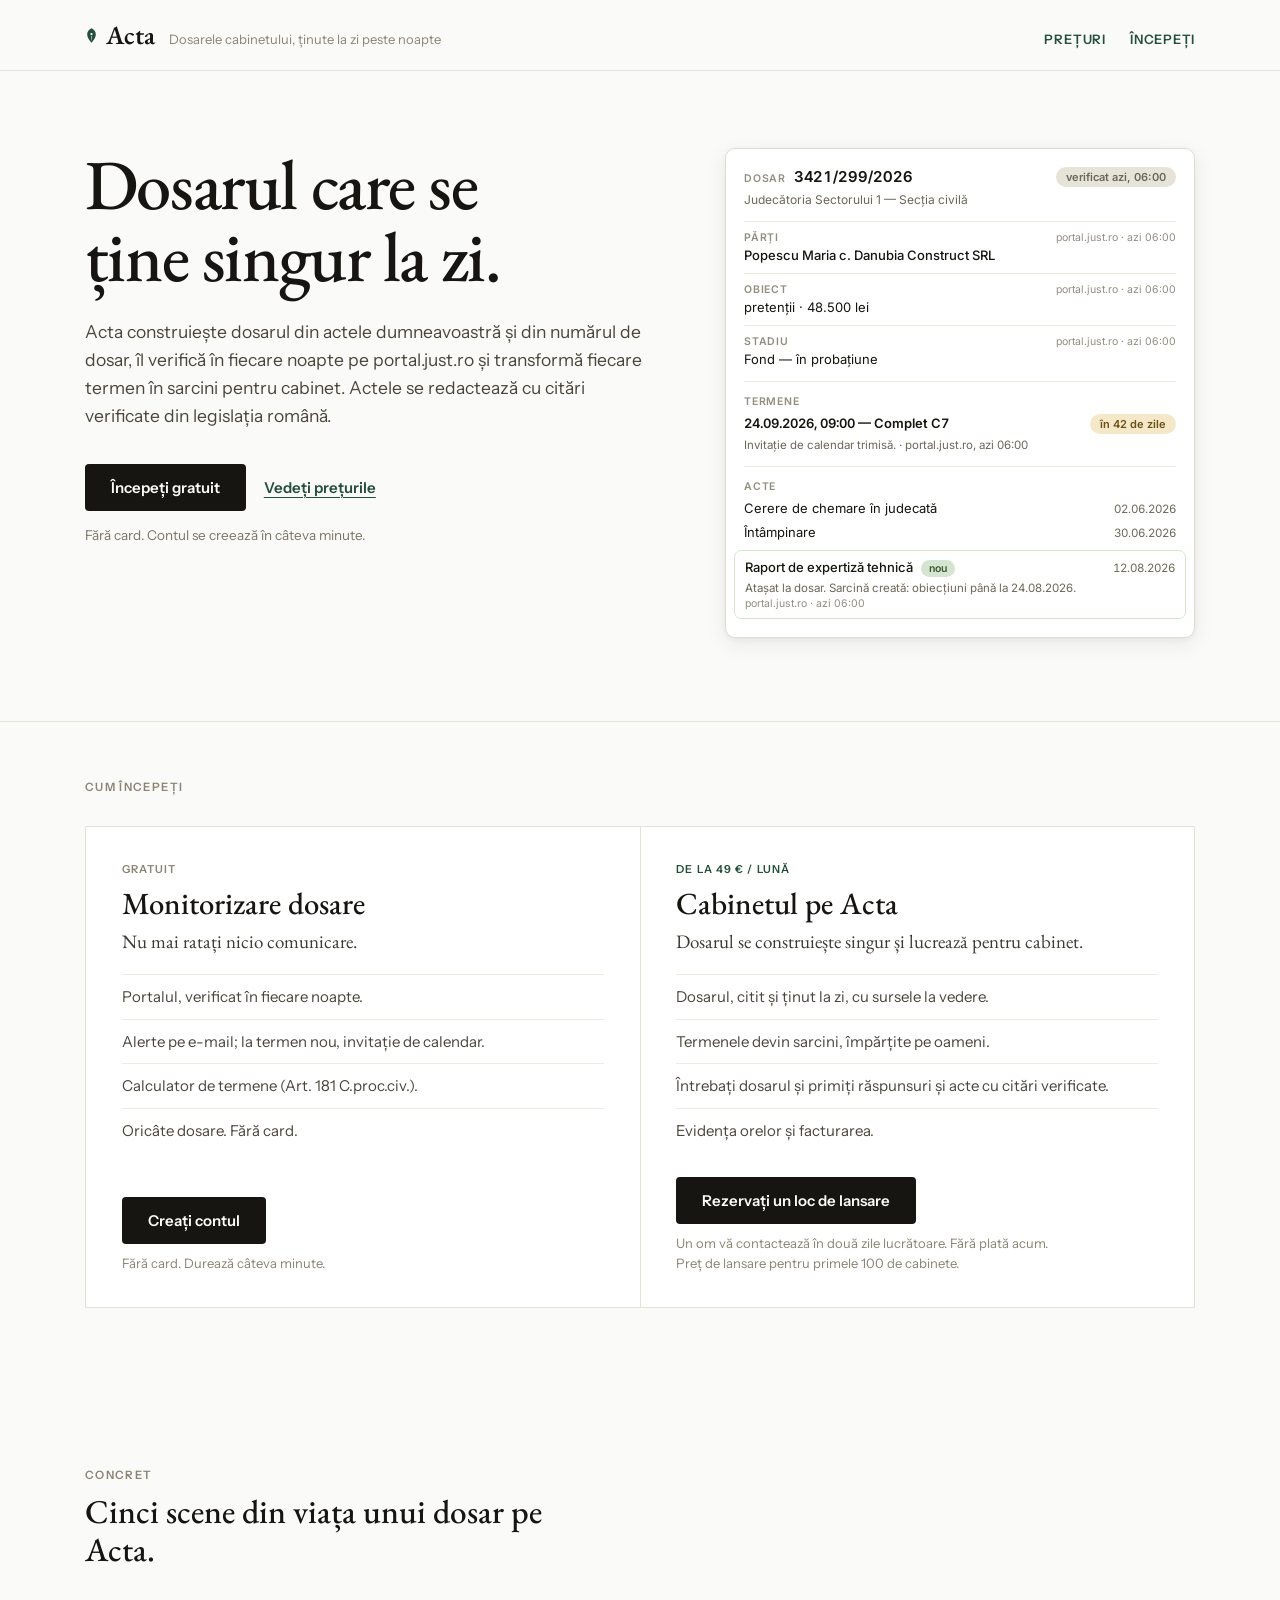
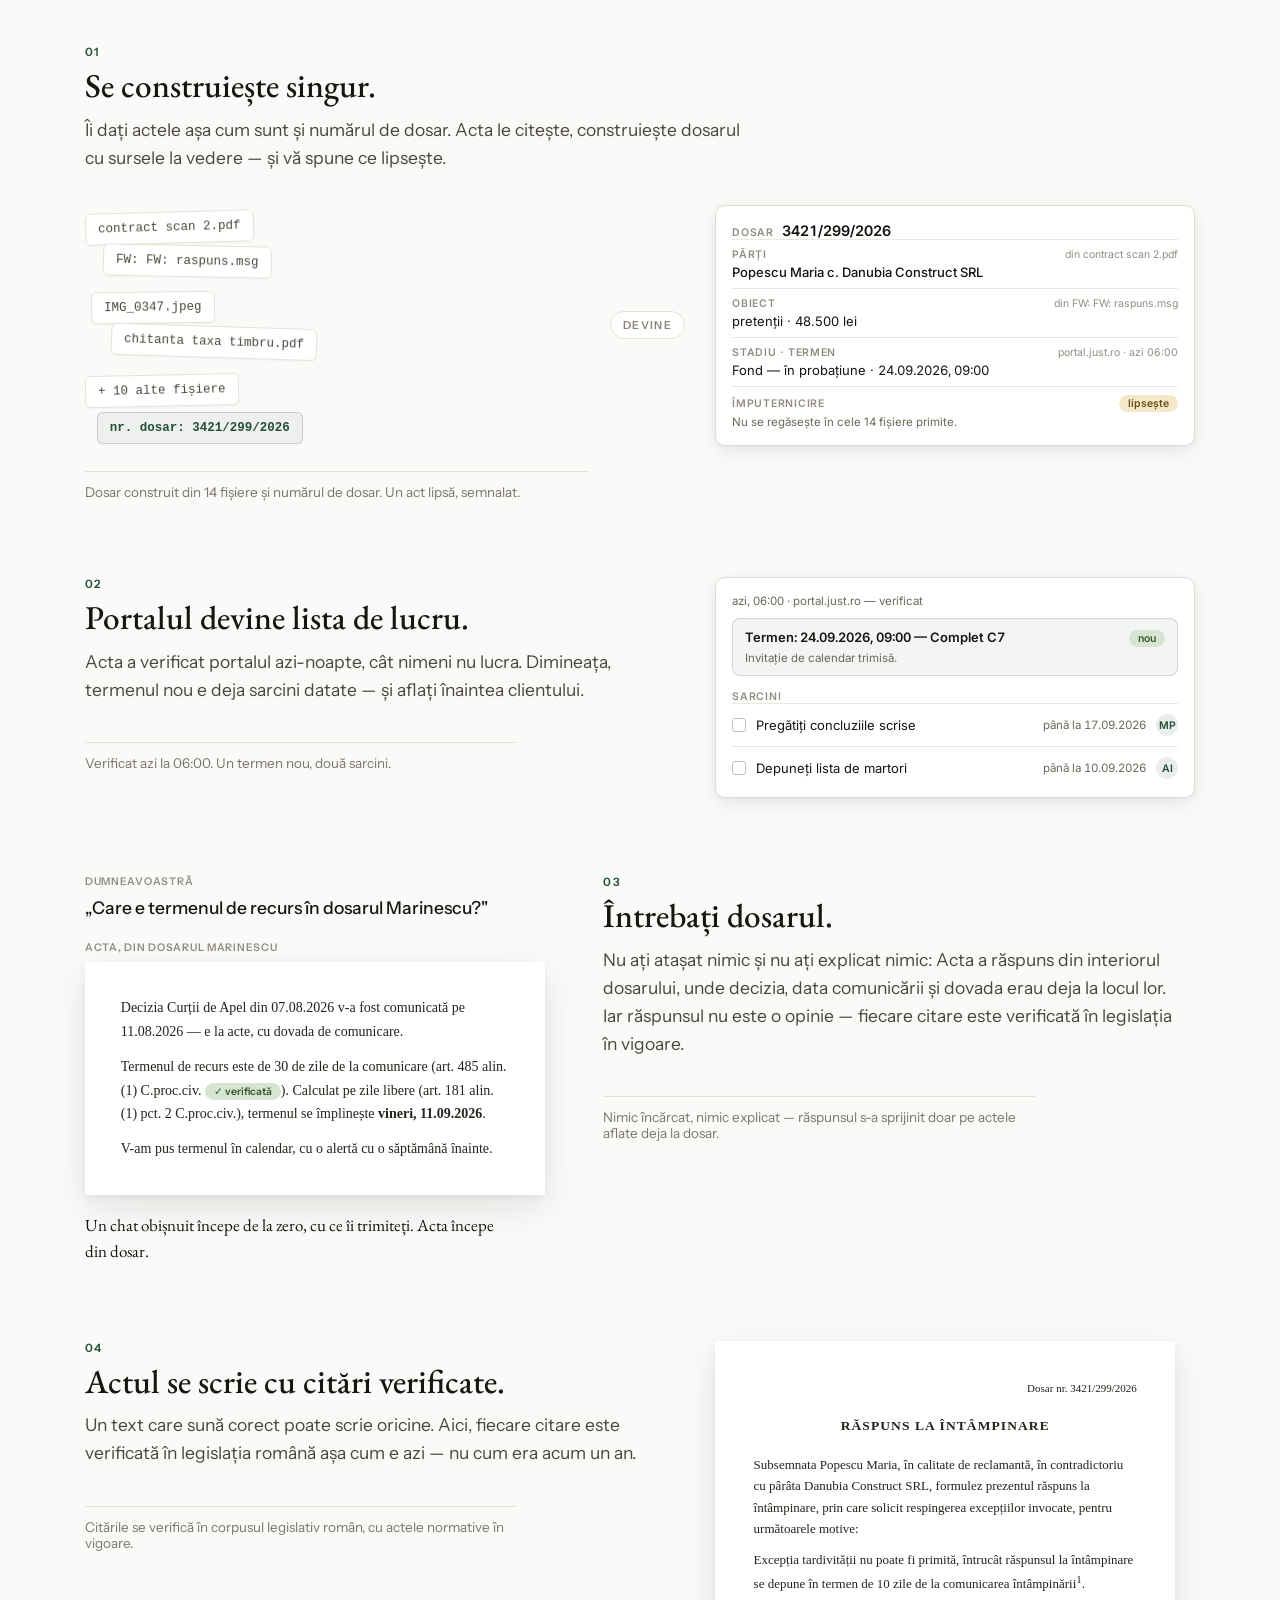
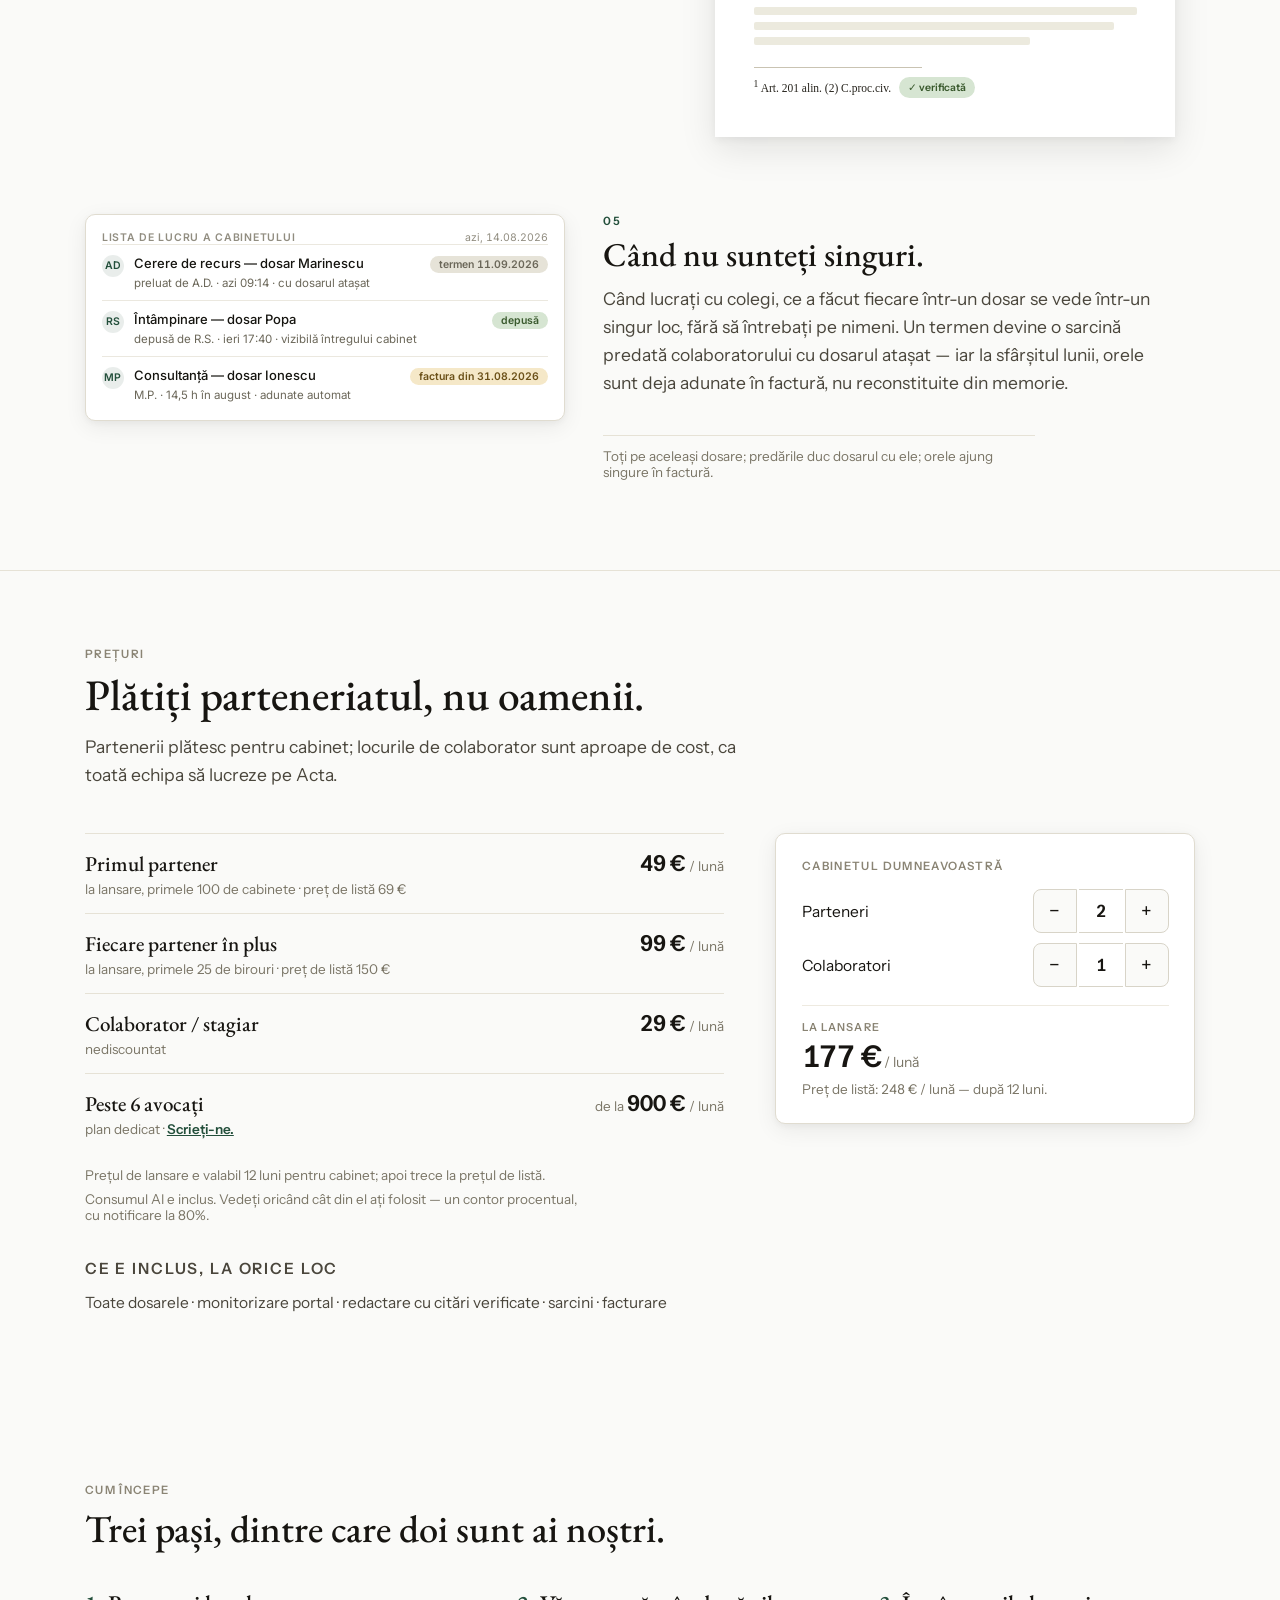
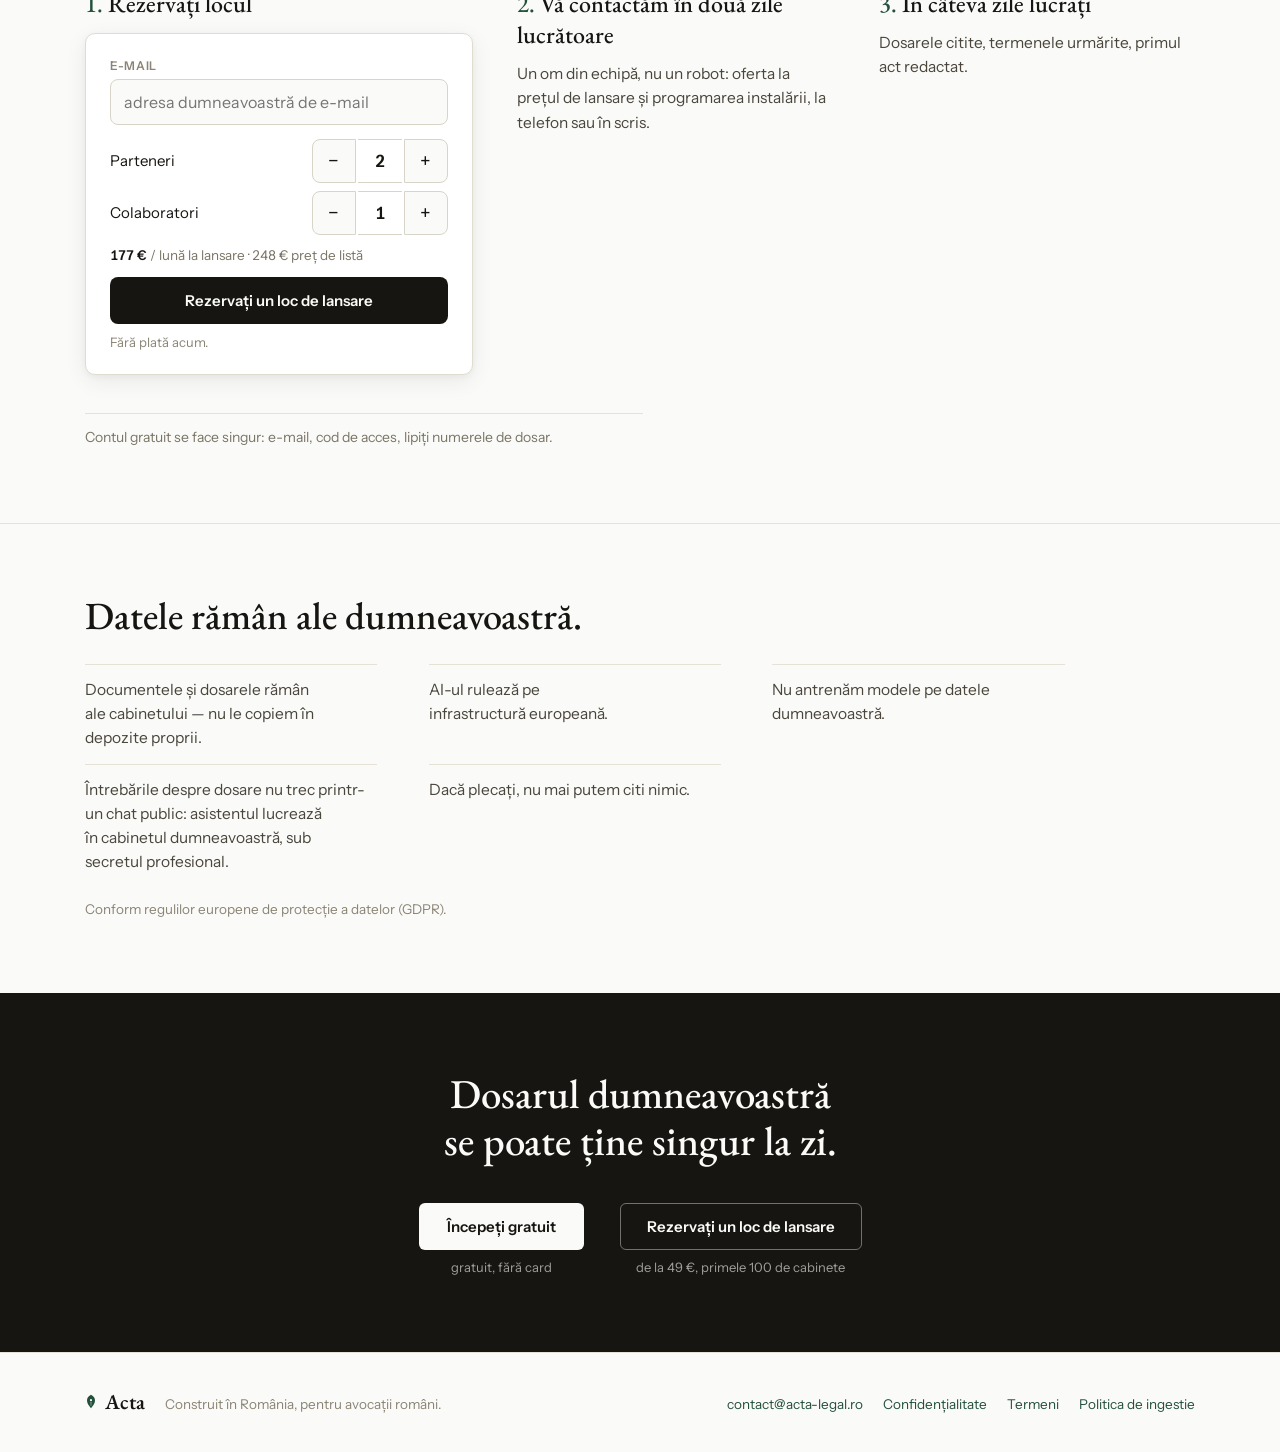
==== index.html @ aa52ecfa "Landing: sticky masthead; hide tagline under 760px so brand+nav share one row Anchor targets get scr" ====
<!DOCTYPE html>
<!-- THE GATE: data-gate="closed" | "open" on <html> is the single launch flag.
     Flipping it to "open" swaps every free-door copy variant at once (hero
     receipt line, free door footer, bottom free-path note, final band
     sub-line). No layout changes on flip. -->
<html lang="ro" data-gate="open">
<head>
  <meta charset="UTF-8">
  <meta name="viewport" content="width=device-width, initial-scale=1">
  <title>Acta — Dosarul care se ține singur la zi</title>
  <link rel="icon" href="/favicon.svg" type="image/svg+xml">
  <link rel="alternate icon" href="/favicon-32.png" type="image/png">
  <link rel="apple-touch-icon" href="/apple-touch-icon.png">
  <meta name="description" content="Acta construiește dosarul din actele dumneavoastră și din numărul de dosar, îl verifică în fiecare noapte pe portal.just.ro și transformă fiecare termen în sarcini pentru cabinet.">
  <meta property="og:title" content="Acta — Dosarul care se ține singur la zi">
  <meta property="og:description" content="Dosarele cabinetului, ținute la zi peste noapte. Monitorizare gratuită sau cabinetul întreg pe Acta, de la 49 €.">
  <meta property="og:url" content="https://acta-legal.ro/">
  <meta property="og:type" content="website">
  <meta property="og:locale" content="ro_RO">
  <link rel="preconnect" href="https://fonts.googleapis.com">
  <link rel="preconnect" href="https://fonts.gstatic.com" crossorigin>
  <link href="https://fonts.googleapis.com/css2?family=EB+Garamond:wght@400;500;600&family=Instrument+Sans:wght@400;500;600&family=Inter:wght@400;500;600&family=Inter+Tight:wght@600&family=Tinos:wght@400;700&display=swap" rel="stylesheet">
  <style>
  :root {
    --paper: #fafaf8;
    --ink: #171511;
    --ink-hover: #33302a;
    --body: #4a463c;
    --muted: #7a7566;
    --faint: #8a8474;
    --green: #234f3b;
    --green-hover: #17352a;
    --green-tint: rgba(35,79,59,0.055);
    --green-line: rgba(35,79,59,0.2);
    --line: #e6e2d6;
    --line-in: #eeeae0;
    --card-line: #e0dcd0;
    --card-line-in: #ebe8df;
    --input-line: #d8d4c8;
    --a-ink: #15140f;
    --a-label: #918d80;
    --a-mut: #6b6759;
    --a-pill: #e6e3d8;
    --warn-bg: #f5e8c8;
    --warn-tx: #6b5018;
    --ok-bg: #d6e5d2;
    --ok-tx: #3a5a2e;
    --err: #7a1f0f;
    --dark-sub: rgba(250,250,248,0.6);
    --serif: 'EB Garamond', Georgia, serif;
    --sans: 'Instrument Sans', system-ui, sans-serif;
    --a-sans: 'Inter', system-ui, sans-serif;
    --doc: 'Tinos', Georgia, serif;
    --card-shadow: 0 6px 22px rgba(21,20,15,0.07), 0 2px 6px rgba(21,20,15,0.04);
    --sheet-shadow: 0 12px 34px rgba(21,20,15,0.1), 0 3px 8px rgba(21,20,15,0.05);
  }
  * { box-sizing: border-box; }
  body { margin: 0; background: var(--paper); color: var(--ink);
    font-family: var(--sans); -webkit-font-smoothing: antialiased; }
  a { color: var(--green); }
  a:hover { color: var(--green-hover); }

  /* the gate: default (closed) hides .g-open; data-gate="open" flips it */
  html[data-gate="closed"] .g-open { display: none; }
  html[data-gate="open"] .g-closed { display: none; }

  .shell { max-width: 1200px; margin: 0 auto; padding-left: clamp(18px, 3.5vw, 48px);
    padding-right: clamp(18px, 3.5vw, 48px); }

  /* ---------- masthead ---------- */
  .masthead { border-bottom: 1px solid var(--line); position: sticky; top: 0;
    z-index: 40; background: var(--paper); }
  /* anchor targets must clear the sticky bar */
  #incepeti, #gratuit, #preturi, #lansare { scroll-margin-top: 76px; }
  @media (max-width: 760px) {
    .brand-tag { display: none; }
    .masthead .shell { flex-wrap: nowrap; }
  }
  .masthead .shell { padding-top: clamp(16px, 1.8vw, 22px); padding-bottom: clamp(16px, 1.8vw, 22px);
    display: flex; align-items: baseline; justify-content: space-between; gap: 16px; flex-wrap: wrap; }
  .brand { display: inline-flex; align-items: baseline; gap: 14px; flex-wrap: wrap; }
  .brand-mark { display: inline-flex; align-items: baseline; gap: 8px; }
  .brand-mark svg { align-self: center; flex: none; }
  .brand-name { font-family: var(--serif); font-size: 26px; font-weight: 600; line-height: 1; }
  .brand-tag { font-size: 13px; color: var(--faint); }
  .masthead nav { display: flex; gap: 24px; font-size: 13px; font-weight: 600;
    letter-spacing: 0.06em; text-transform: uppercase; }
  .masthead nav a { text-decoration: none; }
  .masthead nav a:hover { text-decoration: underline; }

  /* ---------- hero ---------- */
  .hero { padding-top: clamp(44px, 6vw, 104px); padding-bottom: clamp(52px, 6.5vw, 110px); }
  .hero-inner { display: flex; flex-wrap: wrap; gap: clamp(32px, 5vw, 84px); align-items: flex-start; }
  .hero-copy { flex: 1 1 400px; min-width: 0; }
  h1 { margin: 0; font-family: var(--serif); font-size: clamp(38px, 5.5vw, 74px);
    line-height: 1.03; font-weight: 500; letter-spacing: -0.02em; text-wrap: balance; }
  .lead { margin: clamp(18px, 2vw, 28px) 0 0; font-size: clamp(16px, 1.4vw, 17.5px);
    line-height: 1.6; color: var(--body); max-width: 54ch; text-wrap: pretty; }
  .hero-ctas { display: flex; flex-wrap: wrap; gap: 18px; align-items: center;
    margin-top: clamp(24px, 2.6vw, 36px); }
  .btn { display: inline-block; background: var(--ink); color: var(--paper); text-decoration: none;
    border: none; border-radius: 4px; padding: 14px 26px; font-family: var(--sans);
    font-size: 15px; font-weight: 600; cursor: pointer; }
  .btn:hover { background: var(--ink-hover); color: var(--paper); }
  .link-cta { font-size: 15px; font-weight: 600; text-decoration: underline;
    text-underline-offset: 4px; text-decoration-thickness: 1px; }
  .hero-fine { margin: 16px 0 0; font-size: 13.5px; color: var(--muted); }

  /* ---------- dosar card (hero artifact) ---------- */
  .dosar-card { flex: 1 1 330px; max-width: 470px; min-width: 0; font-family: var(--a-sans);
    background: #fff; border: 1px solid var(--card-line); border-radius: 10px;
    box-shadow: var(--card-shadow); padding: 18px 18px 8px; font-size: 13px; color: var(--a-ink); }
  .dc-top { display: flex; align-items: center; justify-content: space-between; gap: 10px; flex-wrap: wrap; }
  .a-label { font-size: 10.5px; font-weight: 600; letter-spacing: 0.07em; color: var(--a-label); }
  .dc-nr { font-family: 'Inter Tight', Inter, sans-serif; font-size: 15px; font-weight: 600;
    font-variant-numeric: tabular-nums; }
  .pill { border-radius: 999px; padding: 3px 10px; font-size: 11px; font-weight: 600; white-space: nowrap; }
  .pill.gray { background: var(--a-pill); color: var(--a-mut); }
  .pill.warn { background: var(--warn-bg); color: var(--warn-tx); }
  .pill.ok { background: var(--ok-bg); color: var(--ok-tx); }
  .dc-sub { margin: 5px 0 0; font-size: 12px; color: var(--a-mut); }
  .dc-rows { margin-top: 14px; display: grid; gap: 10px; }
  .dc-row { border-top: 1px solid var(--card-line-in); padding-top: 9px; }
  .dc-head { display: flex; justify-content: space-between; gap: 10px; align-items: baseline; }
  .a-src { font-size: 10.5px; color: var(--a-label); }
  .dc-row p { margin: 3px 0 0; }
  .dc-row .strong { font-weight: 500; }
  .dc-block { margin-top: 14px; border-top: 1px solid var(--card-line-in); padding-top: 10px; }
  .dc-termen { display: flex; justify-content: space-between; gap: 10px; align-items: baseline; margin-top: 6px; }
  .dc-termen .when { font-weight: 600; font-variant-numeric: tabular-nums; }
  .dc-note { margin: 4px 0 0; font-size: 11.5px; color: var(--a-mut); }
  .dc-acte { display: grid; gap: 8px; margin-top: 7px; padding-bottom: 10px; }
  .dc-act { display: flex; justify-content: space-between; gap: 10px; align-items: baseline; }
  .dc-date { font-size: 11.5px; color: var(--a-mut); font-variant-numeric: tabular-nums; white-space: nowrap; }
  .dc-new { border: 1px solid var(--ok-bg); border-radius: 7px; padding: 8px 10px; margin: 2px -10px 0;
    animation: acta-file-in 0.7s cubic-bezier(0.2,0,0,1) 1.4s both, acta-settle 2.8s ease 1.4s both; }
  .dc-new .title { font-weight: 500; display: inline-flex; gap: 8px; align-items: baseline; }
  .dc-new .pill.ok { padding: 2px 8px; font-size: 10.5px; }
  .dc-src-line { margin: 2px 0 0; font-size: 10.5px; color: var(--a-label); }
  @keyframes acta-file-in { 0% { opacity: 0; transform: translateY(-9px); } 100% { opacity: 1; transform: none; } }
  @keyframes acta-settle { 0%, 55% { background-color: var(--warn-bg); } 100% { background-color: #fff; } }

  /* ---------- doors ---------- */
  .doors-sect { border-top: 1px solid var(--line); }
  .doors-sect .shell { padding-top: clamp(36px, 4.5vw, 64px); padding-bottom: clamp(56px, 6.5vw, 104px); }
  .kicker { margin: 0; font-size: 11.5px; font-weight: 600; letter-spacing: 0.12em;
    text-transform: uppercase; color: var(--faint); }
  .doors { display: flex; flex-wrap: wrap; gap: 1px; background: var(--line);
    border: 1px solid var(--line); margin-top: clamp(20px, 2.6vw, 32px); }
  .door { flex: 1 1 340px; min-width: 0; background: #fff; padding: clamp(24px, 2.8vw, 40px);
    display: flex; flex-direction: column; }
  .door-kicker { font-size: 11px; font-weight: 600; letter-spacing: 0.1em; text-transform: uppercase; }
  .door-kicker.free { color: var(--faint); }
  .door-kicker.paid { color: var(--green); }
  .door h2 { margin: 10px 0 0; font-family: var(--serif); font-size: clamp(26px, 2.4vw, 32px);
    font-weight: 500; line-height: 1.12; }
  .door-promise { margin: 8px 0 0; font-family: var(--serif); font-size: 19px; color: #3d3a32; }
  .door-facts { margin-top: 20px; font-size: 15px; color: var(--body); line-height: 1.45; }
  .door-facts p { margin: 0; border-top: 1px solid var(--line-in); padding: 11px 0; }
  .door-cta { margin-top: auto; padding-top: 24px; }
  .door-soon { margin: 0 0 12px; font-size: 15px; font-weight: 600; }
  .wl-row { display: flex; flex-wrap: wrap; gap: 8px; }
  .wl-row input { flex: 1 1 190px; min-width: 0; font: 400 16px var(--sans); color: var(--ink);
    background: var(--paper); border: 1px solid var(--input-line); border-radius: 4px;
    padding: 11px 13px; outline: none; }
  .wl-row .btn { padding: 12px 20px; font-size: 14.5px; white-space: nowrap; }
  .fine { margin: 11px 0 0; font-size: 13px; color: var(--faint); }
  .fine + .fine { margin-top: 4px; }
  .wl-done { margin: 0; font-size: 14.5px; font-weight: 600; color: var(--green); }
  .wl-done small { display: block; margin-top: 6px; font-size: 13px; font-weight: 400; color: var(--faint); }
  .wl-err { margin: 11px 0 0; font-size: 13px; color: var(--err); }
  .wl-err a { color: var(--err); font-weight: 600; }

  /* ---------- proof ---------- */
  .proof .shell { padding-top: clamp(48px, 6vw, 96px); padding-bottom: clamp(56px, 7vw, 110px); }
  .proof-title { margin: 10px 0 0; font-family: var(--serif); font-size: clamp(26px, 2.6vw, 36px);
    font-weight: 500; line-height: 1.15; max-width: 30ch; }
  .scene { margin-top: clamp(52px, 6vw, 92px); }
  .scene-nr { margin: 0; font-size: 11.5px; font-weight: 600; letter-spacing: 0.12em; color: var(--green); }
  .scene h2 { margin: 8px 0 0; font-family: var(--serif); font-size: clamp(27px, 2.6vw, 34px);
    font-weight: 500; line-height: 1.1; }
  .scene .stand { margin: 12px 0 0; font-size: clamp(16px, 1.4vw, 17.5px); line-height: 1.6;
    color: var(--body); max-width: 56ch; text-wrap: pretty; }
  .receipt { margin: clamp(18px, 2vw, 26px) 0 0; padding-top: 12px; border-top: 1px solid var(--line);
    font-size: 13.5px; color: var(--muted); max-width: 56ch; }

  /* scene 1: files -> dosar */
  .s1-flow { display: flex; flex-wrap: wrap; gap: clamp(18px, 2.4vw, 32px); align-items: center;
    margin-top: clamp(22px, 2.6vw, 36px); }
  .files { flex: 1 1 300px; min-width: 0; display: flex; flex-direction: column; gap: 9px;
    font-family: ui-monospace, Menlo, monospace; font-size: 12.5px; color: var(--body); }
  .fchip { display: inline-block; background: #fff; border: 1px solid var(--line); border-radius: 6px;
    padding: 8px 12px; box-shadow: 0 1px 2px rgba(21,20,15,0.04); }
  .fchip.nr { background: var(--green-tint); border-color: var(--green-line); color: var(--green); font-weight: 600; }
  .devine { flex: 0 0 auto; align-self: center; margin: 0 auto; font-size: 11px; font-weight: 600;
    letter-spacing: 0.12em; color: var(--faint); padding: 6px 12px; border: 1px solid var(--line);
    border-radius: 999px; background: #fff; }
  .a-card { flex: 1 1 320px; min-width: 0; max-width: 480px; font-family: var(--a-sans); background: #fff;
    border: 1px solid var(--card-line); border-radius: 10px; box-shadow: var(--card-shadow);
    padding: 16px 16px 6px; font-size: 13px; color: var(--a-ink); }
  .a-card .dc-nr { font-size: 14.5px; }
  .a-row { border-top: 1px solid var(--card-line-in); margin-top: 0; padding: 8px 0; }
  .a-row:first-of-type { margin-top: 10px; }
  .a-row p { margin: 3px 0 0; }
  .a-row .mut { font-size: 11.5px; color: var(--a-mut); }

  /* scenes 2 & 3: text | visual grid */
  .scene.grid { display: grid; grid-template-columns: minmax(0, 1fr); gap: clamp(20px, 3vw, 48px);
    align-items: start; }
  .scene.grid > .txt { min-width: 0; }
  .scene.grid > .vis { min-width: 0; max-width: 480px; width: 100%; justify-self: start; }
  .scene.grid > .receipt { margin: 0; }
  @media (min-width: 800px) {
    .scene.grid { grid-template-rows: auto 1fr; }
    .scene.grid > .vis { grid-row: 1 / span 2; }
    .scene.grid > .receipt { align-self: start; }
    .scene.grid.right { grid-template-columns: minmax(0, 1fr) minmax(320px, 480px); }
    .scene.grid.right > .vis { grid-column: 2; }
    .scene.grid.right > .txt, .scene.grid.right > .receipt { grid-column: 1; }
    .scene.grid.left { grid-template-columns: minmax(320px, 480px) minmax(0, 1fr); }
    .scene.grid.left > .vis { grid-column: 1; }
    .scene.grid.left > .txt, .scene.grid.left > .receipt { grid-column: 2; }
  }
  .work-card { font-family: var(--a-sans); background: #fff; border: 1px solid var(--card-line);
    border-radius: 10px; box-shadow: var(--card-shadow); padding: 16px; font-size: 13px; color: var(--a-ink); }
  .wc-check { margin: 0; font-size: 11.5px; color: var(--a-mut); }
  .wc-termen { margin-top: 10px; background: var(--green-tint); border: 1px solid rgba(35,79,59,0.18);
    border-radius: 8px; padding: 10px 12px; }
  .wc-termen .top { display: flex; justify-content: space-between; gap: 10px; align-items: baseline; flex-wrap: wrap; }
  .wc-termen .when { font-weight: 600; font-variant-numeric: tabular-nums; }
  .wc-label { margin: 14px 0 0; }
  .task { display: flex; gap: 10px; align-items: center; border-top: 1px solid var(--card-line-in); padding: 10px 0; }
  .task:first-of-type { margin-top: 7px; }
  .task:last-child { padding-bottom: 2px; }
  .task .box { flex: none; width: 14px; height: 14px; border: 1.5px solid #c6c1b3; border-radius: 3px; }
  .task .what { flex: 1; min-width: 0; }
  .task .due { font-size: 11.5px; color: var(--a-mut); font-variant-numeric: tabular-nums; white-space: nowrap; }
  .task .who { flex: none; width: 22px; height: 22px; border-radius: 999px; background: rgba(35,79,59,0.1);
    color: var(--green); font-size: 10.5px; font-weight: 600; display: inline-flex;
    align-items: center; justify-content: center; }

  .doc-sheet { font-family: var(--doc); background: #fff; box-shadow: var(--sheet-shadow);
    padding: clamp(24px, 3vw, 40px) clamp(22px, 3vw, 42px); font-size: 13px; line-height: 1.65; color: #26231c; }
  .doc-nr { margin: 0; font-size: 11px; text-align: right; font-variant-numeric: tabular-nums; }
  .doc-title { margin: 18px 0 0; text-align: center; font-weight: 700; letter-spacing: 0.08em; font-size: 13.5px; }
  .doc-sheet .para { margin: 16px 0 0; text-wrap: pretty; }
  .doc-sheet .para + .para { margin-top: 10px; }
  .doc-skel { margin-top: 12px; }
  .doc-skel span { display: block; height: 8px; background: #eceade; border-radius: 2px; }
  .doc-skel span + span { margin-top: 7px; }
  .doc-skel span:nth-child(2) { width: 94%; }
  .doc-skel span:nth-child(3) { width: 72%; }
  .doc-fnline { margin-top: 22px; border-top: 1px solid #c9c3b2; width: 44%; }
  .doc-fn { margin: 8px 0 0; font-size: 11.5px; display: flex; align-items: baseline; gap: 8px; flex-wrap: wrap; }
  .doc-fn .pill.ok { font-family: var(--sans); padding: 2px 9px; font-size: 10.5px; }

  /* scene 3: the exchange — typographic, no chat UI */
  .exch-label { margin: 0; font-size: 10.5px; font-weight: 600; letter-spacing: 0.07em;
    text-transform: uppercase; color: var(--a-label); }
  .exch-q { margin: 7px 0 0; font-size: 17.5px; line-height: 1.5; font-weight: 500;
    color: var(--ink); text-wrap: pretty; }
  .exch-sheet { margin-top: 8px; font-family: var(--doc); background: #fff;
    box-shadow: var(--sheet-shadow); padding: clamp(20px, 3vw, 34px) clamp(20px, 3vw, 36px);
    font-size: 14px; line-height: 1.7; color: #26231c; }
  .exch-sheet p { margin: 0; text-wrap: pretty; }
  .exch-sheet p + p { margin-top: 11px; }
  .exch-sheet .pill.ok { font-family: var(--sans); padding: 2px 9px; font-size: 10.5px; white-space: nowrap; }
  .exch-contrast { margin: 18px 0 0; font-family: var(--serif); font-size: 17px;
    line-height: 1.5; color: var(--ink); text-wrap: pretty; }

  /* scene 5: the firm work list */
  .frow-head { display: flex; justify-content: space-between; gap: 10px; align-items: baseline; }
  .frow { display: flex; gap: 10px; align-items: flex-start; border-top: 1px solid var(--card-line-in);
    padding: 10px 0; }
  .frow:first-of-type { margin-top: 10px; }
  .frow:last-child { padding-bottom: 12px; }
  .who-chip { flex: none; width: 22px; height: 22px; border-radius: 999px; background: rgba(35,79,59,0.1);
    color: var(--green); font-size: 10.5px; font-weight: 600; display: inline-flex;
    align-items: center; justify-content: center; }
  .fbody { flex: 1; min-width: 0; display: flex; flex-direction: column; gap: 3px; }
  .ftop { display: flex; justify-content: space-between; gap: 8px; align-items: baseline; flex-wrap: wrap; }
  .ftop .ft { font-weight: 500; }
  .fsrc { font-size: 11.5px; color: var(--a-mut); }

  @keyframes fx-rise { 0% { opacity: 0; transform: translateY(10px); } 100% { opacity: 1; transform: none; } }
  @keyframes fx-pop { 0% { opacity: 0; transform: scale(0.85); } 70% { transform: scale(1.04); } 100% { opacity: 1; transform: none; } }

  /* ---------- pricing ---------- */
  .pricing { border-top: 1px solid var(--line); }
  .pricing .shell { padding-top: clamp(48px, 6vw, 96px); padding-bottom: clamp(56px, 7vw, 104px); }
  .pricing h2.big { margin: 10px 0 0; font-family: var(--serif); font-size: clamp(30px, 3.4vw, 46px);
    font-weight: 500; line-height: 1.1; text-wrap: balance; }
  .pricing .intro { margin: 14px 0 0; font-size: clamp(16px, 1.4vw, 17.5px); line-height: 1.6;
    color: var(--body); max-width: 56ch; text-wrap: pretty; }
  .price-cols { display: flex; flex-wrap: wrap; gap: clamp(28px, 4vw, 64px); align-items: flex-start;
    margin-top: clamp(28px, 3.4vw, 48px); }
  .ladder { flex: 1 1 420px; min-width: 0; }
  .lrow { border-top: 1px solid var(--line); padding: 16px 0; display: flex; flex-wrap: wrap;
    justify-content: space-between; align-items: baseline; gap: 6px 18px; }
  .lrow:last-of-type { border-bottom: 1px solid var(--line); }
  .lrow .role { margin: 0; font-family: var(--serif); font-size: 21px; font-weight: 500; }
  .lrow .cond { margin: 4px 0 0; font-size: 13.5px; color: var(--muted); }
  .lrow .price { margin: 0; white-space: nowrap; }
  .lrow .price b { font-size: 22px; font-weight: 600; font-variant-numeric: tabular-nums; }
  .lrow .price span { font-size: 13.5px; color: var(--muted); font-weight: 400; }
  .price-note { margin: 14px 0 0; font-size: 13.5px; color: var(--muted); max-width: 56ch; }
  .price-note + .price-note { margin-top: 8px; }
  .included { margin-top: clamp(22px, 2.6vw, 34px); }
  .included p { margin: 8px 0 0; font-size: 15.5px; line-height: 1.7; color: var(--body); max-width: 60ch; }

  .calc { flex: 1 1 300px; min-width: 0; max-width: 420px; background: #fff;
    border: 1px solid var(--card-line); border-radius: 10px; box-shadow: var(--card-shadow);
    padding: clamp(18px, 2vw, 26px); }
  .calc-row { display: flex; justify-content: space-between; align-items: center; gap: 12px; margin-top: 16px; }
  .calc-row + .calc-row { margin-top: 10px; }
  .calc-row .lbl { font-size: 15.5px; }
  .stepper { display: inline-flex; align-items: center; gap: 2px; }
  .stepper button { width: 44px; height: 44px; border: 1px solid var(--input-line); background: var(--paper);
    font-size: 20px; color: var(--ink); cursor: pointer; font-family: var(--sans); padding: 0; }
  .stepper .dec { border-radius: 8px 0 0 8px; }
  .stepper .inc { border-radius: 0 8px 8px 0; }
  .stepper output { width: 44px; height: 44px; display: inline-flex; align-items: center;
    justify-content: center; border-top: 1px solid var(--input-line); border-bottom: 1px solid var(--input-line);
    font-size: 17px; font-weight: 600; font-variant-numeric: tabular-nums; }
  .calc-result { margin-top: 18px; border-top: 1px solid var(--line-in); padding-top: 14px; }
  .calc-kicker { margin: 0; font-size: 11px; font-weight: 600; letter-spacing: 0.1em;
    text-transform: uppercase; color: var(--faint); }
  .calc-total { margin: 4px 0 0; }
  .calc-total b { font-size: 30px; font-weight: 600; font-variant-numeric: tabular-nums; letter-spacing: -0.01em; }
  .calc-total span { font-size: 14px; color: var(--muted); font-weight: 400; }
  .calc-list { margin: 6px 0 0; font-size: 13.5px; color: var(--muted); }
  .calc-list b { font-weight: 400; font-variant-numeric: tabular-nums; }
  .calc-dedicat p { margin: 0; font-size: 15.5px; line-height: 1.5; }
  .calc-dedicat .sub { margin: 8px 0 0; font-size: 13.5px; color: var(--muted); }

  /* ---------- cum începe ---------- */
  .start .shell { padding-top: clamp(48px, 6vw, 96px); padding-bottom: clamp(48px, 6vw, 88px); }
  .start h2.big { margin: 10px 0 0; font-family: var(--serif); font-size: clamp(28px, 3vw, 40px);
    font-weight: 500; line-height: 1.1; text-wrap: balance; }
  .steps { display: flex; flex-wrap: wrap; gap: clamp(28px, 3.5vw, 56px); align-items: flex-start;
    margin-top: clamp(26px, 3vw, 44px); }
  .step { flex: 1 1 260px; min-width: 0; }
  .step.form-step { flex: 1.2 1 320px; }
  .step-title { margin: 0; font-family: var(--serif); font-size: 24px; font-weight: 500; }
  .step-title .n { color: var(--green); }
  .step p.body { margin: 12px 0 0; font-size: 15.5px; line-height: 1.6; color: var(--body); text-wrap: pretty; }

  .claim { margin-top: 14px; background: #fff; border: 1px solid var(--card-line); border-radius: 10px;
    box-shadow: var(--card-shadow); padding: clamp(16px, 2vw, 24px); }
  .claim label { display: block; font-size: 12px; font-weight: 600; letter-spacing: 0.06em;
    text-transform: uppercase; color: var(--faint); }
  .claim input[type=email] { margin-top: 6px; width: 100%; font: 400 16px var(--sans); color: var(--ink);
    background: var(--paper); border: 1px solid var(--input-line); border-radius: 8px;
    padding: 12px 13px; outline: none; }
  .claim .calc-row { margin-top: 14px; }
  .claim .calc-row + .calc-row { margin-top: 8px; }
  .claim .calc-row .lbl { font-size: 15px; }
  .claim-price { margin: 12px 0 0; font-size: 13.5px; color: var(--muted); }
  .claim-price b { font-weight: 600; color: var(--ink); font-variant-numeric: tabular-nums; }
  .claim-price span { font-variant-numeric: tabular-nums; }
  .claim .btn { margin-top: 14px; width: 100%; border-radius: 8px; padding: 14px 22px; }
  .claim-fine { margin: 10px 0 0; font-size: 13px; color: var(--faint); }
  .claim-err { margin: 12px 0 0; font-size: 13.5px; color: var(--err); display: none; }
  .claim-err a { color: var(--err); font-weight: 600; }
  .claim.err .claim-err { display: block; }
  .claim-done { margin-top: 14px; background: var(--green-tint); border: 1px solid var(--green-line);
    border-radius: 10px; padding: clamp(16px, 2vw, 24px); }
  .claim-done .t { margin: 0; font-size: 16px; font-weight: 600; color: var(--green); }
  .claim-done .m { margin: 8px 0 0; font-size: 14.5px; color: var(--body); }
  .claim-done .m b { font-weight: 600; }
  .claim-done .echo { margin: 8px 0 0; font-size: 13.5px; color: var(--muted); }

  .free-note { margin: clamp(24px, 3vw, 40px) 0 0; padding-top: 14px; border-top: 1px solid var(--line);
    font-size: 14px; color: var(--muted); max-width: 62ch; }

  /* ---------- trust ---------- */
  .trust { border-top: 1px solid var(--line); }
  .trust .shell { padding-top: clamp(44px, 5.5vw, 80px); padding-bottom: clamp(48px, 6vw, 88px); }
  .trust h2 { margin: 0; font-family: var(--serif); font-size: clamp(28px, 3vw, 40px);
    font-weight: 500; line-height: 1.1; }
  .trust-grid { display: grid; grid-template-columns: repeat(auto-fit, minmax(280px, 1fr));
    gap: 0 clamp(28px, 4vw, 64px); margin-top: clamp(18px, 2.2vw, 28px); font-size: 15.5px;
    line-height: 1.55; color: var(--body); max-width: 980px; }
  .trust-grid p { margin: 0; border-top: 1px solid var(--line); padding: 13px 0; text-wrap: pretty; }
  .trust-fine { margin: 14px 0 0; font-size: 13.5px; color: var(--faint); }

  /* ---------- final band ---------- */
  .band { background: var(--ink); color: var(--paper); }
  .band .shell { padding-top: clamp(48px, 6vw, 88px); padding-bottom: clamp(48px, 6vw, 88px); text-align: center; }
  .band h2 { margin: 0 auto; font-family: var(--serif); font-size: clamp(28px, 3.2vw, 44px);
    font-weight: 500; line-height: 1.15; max-width: 24ch; text-wrap: balance; }
  .band-ctas { display: flex; flex-wrap: wrap; justify-content: center; gap: 24px 36px;
    margin-top: clamp(26px, 3vw, 40px); }
  .band-cta { display: flex; flex-direction: column; gap: 9px; align-items: center; }
  .band-cta .sub { font-size: 13px; color: var(--dark-sub); }
  .btn-light { display: inline-block; background: var(--paper); color: var(--ink); text-decoration: none;
    padding: 14px 28px; border-radius: 6px; font-size: 15px; font-weight: 600; }
  .btn-light:hover { background: #e8e6df; color: var(--ink); }
  .btn-ghost { display: inline-block; background: transparent; color: var(--paper); text-decoration: none;
    padding: 13px 26px; border-radius: 6px; border: 1px solid rgba(250,250,248,0.4);
    font-size: 15px; font-weight: 600; }
  .btn-ghost:hover { border-color: rgba(250,250,248,0.8); color: var(--paper); }

  /* ---------- footer ---------- */
  .footer { border-top: 1px solid var(--line); }
  .footer .shell { padding-top: clamp(24px, 3vw, 40px); padding-bottom: clamp(24px, 3vw, 40px);
    display: flex; flex-wrap: wrap; justify-content: space-between; align-items: baseline; gap: 16px 32px; }
  .footer .brand-name { font-size: 21px; }
  .footer .brand-tag { font-size: 13.5px; margin-left: 6px; }
  .footer nav { display: flex; flex-wrap: wrap; gap: 8px 20px; font-size: 13.5px; }
  .footer nav a { text-decoration: none; }
  .footer nav a:hover { text-decoration: underline; }

  @media (prefers-reduced-motion: reduce) {
    * { animation: none !important; transition: none !important; }
  }
  </style>
  <!-- Umami: self-hosted, cookieless analytics. No consent banner required.
       The tracker is vendored (js/a.js) rather than loaded from the analytics
       host, so no third-party origin can execute script on a page that collects
       email addresses. data-host-url points it at our collector.
       On Umami upgrade, re-vendor:
       curl -sS https://analytics.acta-legal.ro/script.js -o js/a.js -->
  <script defer src="/js/a.js"
          data-website-id="198f8cd9-6c70-42f2-9277-fb39db06a86d"
          data-host-url="https://analytics.acta-legal.ro"></script>
</head>
<body>

<!-- MASTHEAD -->
<header class="masthead">
  <div class="shell">
    <span class="brand">
      <span class="brand-mark">
        <svg width="13" height="17" viewBox="0 0 18 22" aria-hidden="true"><path fill-rule="evenodd" d="M9 1 C13.2 3.2 15 6.3 15 9.6 C15 13.9 11.6 18.4 9 21 C6.4 18.4 3 13.9 3 9.6 C3 6.3 4.8 3.2 9 1 Z M9 7.4 A1.6 1.6 0 1 0 9 10.6 A1.6 1.6 0 1 0 9 7.4 Z M8.55 11.6 L9.45 11.6 L9.2 17.8 L8.8 17.8 Z" fill="#234f3b"/></svg>
        <span class="brand-name">Acta</span>
      </span>
      <span class="brand-tag">Dosarele cabinetului, ținute la zi peste noapte</span>
    </span>
    <nav>
      <a href="#preturi">Prețuri</a>
      <a href="#incepeti">Începeți</a>
    </nav>
  </div>
</header>

<!-- HERO -->
<section class="hero">
  <div class="shell hero-inner">
    <div class="hero-copy">
      <h1>Dosarul care se ține singur la&nbsp;zi.</h1>
      <p class="lead">Acta construiește dosarul din actele dumneavoastră și din numărul de dosar, îl verifică în fiecare noapte pe portal.just.ro și transformă fiecare termen în sarcini pentru cabinet. Actele se redactează cu citări verificate din legislația română.</p>
      <div class="hero-ctas">
        <a class="btn" href="#incepeti" data-track="hero-cta-gratuit">Începeți gratuit</a>
        <a class="link-cta" href="#preturi" data-track="hero-cta-preturi">Vedeți prețurile</a>
      </div>
      <p class="hero-fine g-closed">Contul gratuit se deschide pe rând, pe invitații — vă trecem pe lista de așteptare.</p>
      <p class="hero-fine g-open">Fără card. Contul se creează în câteva minute.</p>
    </div>

    <div class="dosar-card" aria-label="Exemplu: un dosar ținut la zi de Acta">
      <div class="dc-top">
        <span style="display:inline-flex;align-items:baseline;gap:8px">
          <span class="a-label">DOSAR</span>
          <span class="dc-nr">3421/299/2026</span>
        </span>
        <span class="pill gray">verificat azi, 06:00</span>
      </div>
      <p class="dc-sub">Judecătoria Sectorului 1 — Secția civilă</p>
      <div class="dc-rows">
        <div class="dc-row">
          <div class="dc-head"><span class="a-label">PĂRȚI</span><span class="a-src">portal.just.ro · azi 06:00</span></div>
          <p class="strong">Popescu Maria c. Danubia Construct SRL</p>
        </div>
        <div class="dc-row">
          <div class="dc-head"><span class="a-label">OBIECT</span><span class="a-src">portal.just.ro · azi 06:00</span></div>
          <p>pretenții · 48.500 lei</p>
        </div>
        <div class="dc-row">
          <div class="dc-head"><span class="a-label">STADIU</span><span class="a-src">portal.just.ro · azi 06:00</span></div>
          <p>Fond — în probațiune</p>
        </div>
      </div>
      <div class="dc-block">
        <span class="a-label">TERMENE</span>
        <div class="dc-termen">
          <span class="when">24.09.2026, 09:00 — Complet C7</span>
          <span class="pill warn">în 42 de zile</span>
        </div>
        <p class="dc-note">Invitație de calendar trimisă. · portal.just.ro, azi 06:00</p>
      </div>
      <div class="dc-block">
        <span class="a-label">ACTE</span>
        <div class="dc-acte">
          <div class="dc-act"><span>Cerere de chemare în judecată</span><span class="dc-date">02.06.2026</span></div>
          <div class="dc-act"><span>Întâmpinare</span><span class="dc-date">30.06.2026</span></div>
          <div class="dc-new">
            <div class="dc-act">
              <span class="title">Raport de expertiză tehnică <span class="pill ok">nou</span></span>
              <span class="dc-date">12.08.2026</span>
            </div>
            <p class="dc-note">Atașat la dosar. Sarcină creată: obiecțiuni până la 24.08.2026.</p>
            <p class="dc-src-line">portal.just.ro · azi 06:00</p>
          </div>
        </div>
      </div>
    </div>
  </div>
</section>

<!-- THE TWO DOORS -->
<section class="doors-sect" id="incepeti">
  <div class="shell">
    <p class="kicker">Cum începeți</p>
    <div class="doors">

      <div class="door" id="gratuit">
        <span class="door-kicker free">Gratuit</span>
        <h2>Monitorizare dosare</h2>
        <p class="door-promise">Nu mai ratați nicio comunicare.</p>
        <div class="door-facts">
          <p>Portalul, verificat în fiecare noapte.</p>
          <p>Alerte pe e-mail; la termen nou, invitație de calendar.</p>
          <p>Calculator de termene (Art. 181 C.proc.civ.).</p>
          <p>Oricâte dosare. Fără card.</p>
        </div>
        <div class="door-cta g-closed">
          <p class="door-soon">În curând — deschis pe rând, pe invitații.</p>
          <form class="wl-row" id="freeWaitlist">
            <input type="email" name="email" autocomplete="email" required placeholder="adresa dumneavoastră de e-mail" aria-label="E-mail">
            <button type="submit" class="btn">Treceți pe listă</button>
          </form>
          <p class="fine" id="freeWaitlistFine">Vă anunțăm când se deschide.</p>
        </div>
        <div class="door-cta g-open">
          <a class="btn" href="https://app.acta-legal.ro/veghe/start">Creați contul</a>
          <p class="fine">Fără card. Durează câteva minute.</p>
        </div>
      </div>

      <div class="door">
        <span class="door-kicker paid">De la 49 € / lună</span>
        <h2>Cabinetul pe Acta</h2>
        <p class="door-promise">Dosarul se construiește singur și lucrează pentru cabinet.</p>
        <div class="door-facts">
          <p>Dosarul, citit și ținut la zi, cu sursele la vedere.</p>
          <p>Termenele devin sarcini, împărțite pe oameni.</p>
          <p>Întrebați dosarul și primiți răspunsuri și acte cu citări verificate.</p>
          <p>Evidența orelor și facturarea.</p>
        </div>
        <div class="door-cta">
          <a class="btn" href="#lansare" data-track="door-cta-paid">Rezervați un loc de lansare</a>
          <p class="fine">Un om vă contactează în două zile lucrătoare. Fără plată acum.</p>
          <p class="fine">Preț de lansare pentru primele 100 de cabinete.</p>
        </div>
      </div>

    </div>
  </div>
</section>

<!-- PROOF: FIVE SCENES -->
<section class="proof">
  <div class="shell">
    <p class="kicker">Concret</p>
    <p class="proof-title" style="font-family:var(--serif)">Cinci scene din viața unui dosar pe Acta.</p>

    <!-- SCENE 1 -->
    <div class="scene" data-scene>
      <p class="scene-nr">01</p>
      <h2>Se construiește singur.</h2>
      <p class="stand">Îi dați actele așa cum sunt și numărul de dosar. Acta le citește, construiește dosarul cu sursele la vedere — și vă spune ce lipsește.</p>
      <div class="s1-flow">
        <div class="files">
          <div style="transform:rotate(-1.6deg)"><span class="fchip" data-fx="fx-rise/0">contract scan 2.pdf</span></div>
          <div style="transform:rotate(1.1deg);margin-left:18px"><span class="fchip" data-fx="fx-rise/0.08">FW: FW: raspuns.msg</span></div>
          <div style="transform:rotate(-0.8deg);margin-left:6px"><span class="fchip" data-fx="fx-rise/0.16">IMG_0347.jpeg</span></div>
          <div style="transform:rotate(1.8deg);margin-left:26px"><span class="fchip" data-fx="fx-rise/0.24">chitanta taxa timbru.pdf</span></div>
          <div style="transform:rotate(-1.2deg)"><span class="fchip" data-fx="fx-rise/0.32">+ 10 alte fișiere</span></div>
          <div style="margin-left:12px"><span class="fchip nr" data-fx="fx-rise/0.4">nr. dosar: 3421/299/2026</span></div>
        </div>
        <div class="devine" data-fx="fx-pop/0.5">DEVINE</div>
        <div class="a-card">
          <div style="display:flex;align-items:baseline;gap:8px">
            <span class="a-label">DOSAR</span>
            <span class="dc-nr">3421/299/2026</span>
          </div>
          <div class="a-row" data-fx="fx-rise/0.6">
            <div class="dc-head"><span class="a-label">PĂRȚI</span><span class="a-src">din contract scan 2.pdf</span></div>
            <p style="font-weight:500">Popescu Maria c. Danubia Construct SRL</p>
          </div>
          <div class="a-row" data-fx="fx-rise/0.72">
            <div class="dc-head"><span class="a-label">OBIECT</span><span class="a-src">din FW: FW: raspuns.msg</span></div>
            <p>pretenții · 48.500 lei</p>
          </div>
          <div class="a-row" data-fx="fx-rise/0.84">
            <div class="dc-head"><span class="a-label">STADIU · TERMEN</span><span class="a-src">portal.just.ro · azi 06:00</span></div>
            <p>Fond — în probațiune · <span style="font-variant-numeric:tabular-nums">24.09.2026, 09:00</span></p>
          </div>
          <div class="a-row" data-fx="fx-rise/1" style="padding-bottom:10px">
            <div class="dc-head"><span class="a-label">ÎMPUTERNICIRE</span><span class="pill warn" style="padding:2px 9px;font-size:10.5px">lipsește</span></div>
            <p class="mut">Nu se regăsește în cele 14 fișiere primite.</p>
          </div>
        </div>
      </div>
      <p class="receipt">Dosar construit din 14 fișiere și numărul de dosar. Un act lipsă, semnalat.</p>
    </div>

    <!-- SCENE 2 -->
    <div class="scene grid right" data-scene>
      <div class="txt">
        <p class="scene-nr">02</p>
        <h2>Portalul devine lista de lucru.</h2>
        <p class="stand" style="max-width:48ch">Acta a verificat portalul azi-noapte, cât nimeni nu lucra. Dimineața, termenul nou e deja sarcini datate — și aflați înaintea clientului.</p>
      </div>
      <div class="vis work-card">
        <p class="wc-check" data-fx="fx-rise/0">azi, 06:00 · portal.just.ro — verificat</p>
        <div class="wc-termen" data-fx="fx-rise/0.2">
          <div class="top">
            <span class="when">Termen: 24.09.2026, 09:00 — Complet C7</span>
            <span class="pill ok" style="padding:2px 9px;font-size:10.5px">nou</span>
          </div>
          <p class="dc-note">Invitație de calendar trimisă.</p>
        </div>
        <p class="a-label wc-label" data-fx="fx-rise/0.45">SARCINI</p>
        <div class="task" data-fx="fx-rise/0.6">
          <span class="box"></span>
          <span class="what">Pregătiți concluziile scrise</span>
          <span class="due">până la 17.09.2026</span>
          <span class="who">MP</span>
        </div>
        <div class="task" data-fx="fx-rise/0.75">
          <span class="box"></span>
          <span class="what">Depuneți lista de martori</span>
          <span class="due">până la 10.09.2026</span>
          <span class="who">AI</span>
        </div>
      </div>
      <p class="receipt" style="max-width:48ch">Verificat azi la 06:00. Un termen nou, două sarcini.</p>
    </div>

    <!-- SCENE 3 — Întrebați dosarul: the exchange. Typographic, no chat UI.
         Legal content (art. 485 / art. 181 C.proc.civ., 11.08 → 11.09.2026) is
         verbatim from the handoff — do not paraphrase numbers, dates, articles. -->
    <div class="scene grid left" data-scene>
      <div class="txt">
        <p class="scene-nr">03</p>
        <h2>Întrebați dosarul.</h2>
        <p class="stand" style="max-width:48ch">Nu ați atașat nimic și nu ați explicat nimic: Acta a răspuns din interiorul dosarului, unde decizia, data comunicării și dovada erau deja la locul lor. Iar răspunsul nu este o opinie — fiecare citare este verificată în legislația în vigoare.</p>
      </div>
      <div class="vis" style="max-width:460px">
        <p class="exch-label" data-fx="fx-rise/0">Dumneavoastră</p>
        <p class="exch-q" data-fx="fx-rise/0.1">„Care e termenul de recurs în dosarul Marinescu?"</p>
        <p class="exch-label" style="margin-top:20px" data-fx="fx-rise/0.25">Acta, din dosarul Marinescu</p>
        <div class="exch-sheet" data-fx="fx-rise/0.35">
          <p>Decizia Curții de Apel din 07.08.2026 v-a fost comunicată pe 11.08.2026 — e la acte, cu dovada de comunicare.</p>
          <p>Termenul de recurs este de 30 de zile de la comunicare (art. 485 alin. (1) C.proc.civ. <span class="pill ok" data-fx="fx-pop/0.8">✓ verificată</span>). Calculat pe zile libere (art. 181 alin. (1) pct. 2 C.proc.civ.), termenul se împlinește <strong style="font-weight:700">vineri, 11.09.2026</strong>.</p>
          <p>V-am pus termenul în calendar, cu o alertă cu o săptămână înainte.</p>
        </div>
        <p class="exch-contrast" data-fx="fx-rise/0.95">Un chat obișnuit începe de la zero, cu ce îi trimiteți. Acta începe din dosar.</p>
      </div>
      <p class="receipt" style="max-width:48ch">Nimic încărcat, nimic explicat — răspunsul s-a sprijinit doar pe actele aflate deja la dosar.</p>
    </div>

    <!-- SCENE 4 (was 3) -->
    <div class="scene grid right" data-scene>
      <div class="txt">
        <p class="scene-nr">04</p>
        <h2>Actul se scrie cu citări verificate.</h2>
        <p class="stand" style="max-width:48ch">Un text care sună corect poate scrie oricine. Aici, fiecare citare este verificată în legislația română așa cum e azi — nu cum era acum un an.</p>
      </div>
      <div class="vis doc-sheet" style="max-width:460px">
        <p class="doc-nr" data-fx="fx-rise/0">Dosar nr. 3421/299/2026</p>
        <p class="doc-title" data-fx="fx-rise/0.12">RĂSPUNS LA ÎNTÂMPINARE</p>
        <p class="para" data-fx="fx-rise/0.28">Subsemnata Popescu Maria, în calitate de reclamantă, în contradictoriu cu pârâta Danubia Construct SRL, formulez prezentul răspuns la întâmpinare, prin care solicit respingerea excepțiilor invocate, pentru următoarele motive:</p>
      <p class="para" data-fx="fx-rise/0.44">Excepția tardivității nu poate fi primită, întrucât răspunsul la întâmpinare se depune în termen de 10 zile de la comunicarea întâmpinării<sup>1</sup>.</p>
        <div class="doc-skel" data-fx="fx-rise/0.58"><span></span><span></span><span></span></div>
        <div class="doc-fnline" data-fx="fx-rise/0.7"></div>
        <p class="doc-fn" data-fx="fx-rise/0.8"><span><sup>1</sup> Art. 201 alin. (2) C.proc.civ.</span><span class="pill ok" data-fx="fx-pop/1.1">✓ verificată</span></p>
      </div>
      <p class="receipt" style="max-width:48ch">Citările se verifică în corpusul legislativ român, cu actele normative în vigoare.</p>
    </div>

    <!-- SCENE 5 — Când nu sunteți singuri: colleagues, not hierarchy; hands into pricing. -->
    <div class="scene grid left" data-scene>
      <div class="txt">
        <p class="scene-nr">05</p>
        <h2>Când nu sunteți singuri.</h2>
        <p class="stand" style="max-width:48ch">Când lucrați cu colegi, ce a făcut fiecare într-un dosar se vede într-un singur loc, fără să întrebați pe nimeni. Un termen devine o sarcină predată colaboratorului cu dosarul atașat — iar la sfârșitul lunii, orele sunt deja adunate în factură, nu reconstituite din memorie.</p>
      </div>
      <div class="vis a-card">
        <div class="frow-head" data-fx="fx-rise/0">
          <span class="a-label">LISTA DE LUCRU A CABINETULUI</span>
          <span class="a-src" style="font-variant-numeric:tabular-nums">azi, 14.08.2026</span>
        </div>
        <div class="frow" data-fx="fx-rise/0.2">
          <span class="who-chip">AD</span>
          <div class="fbody">
            <div class="ftop">
              <span class="ft">Cerere de recurs — dosar Marinescu</span>
              <span class="pill gray" style="padding:2px 9px;font-size:10.5px;font-variant-numeric:tabular-nums">termen 11.09.2026</span>
            </div>
            <span class="fsrc">preluat de A.D. · azi 09:14 · cu dosarul atașat</span>
          </div>
        </div>
        <div class="frow" data-fx="fx-rise/0.35">
          <span class="who-chip">RS</span>
          <div class="fbody">
            <div class="ftop">
              <span class="ft">Întâmpinare — dosar Popa</span>
              <span class="pill ok" style="padding:2px 9px;font-size:10.5px">depusă</span>
            </div>
            <span class="fsrc">depusă de R.S. · ieri 17:40 · vizibilă întregului cabinet</span>
          </div>
        </div>
        <div class="frow" data-fx="fx-rise/0.5">
          <span class="who-chip">MP</span>
          <div class="fbody">
            <div class="ftop">
              <span class="ft">Consultanță — dosar Ionescu</span>
              <span class="pill warn" style="padding:2px 9px;font-size:10.5px;font-variant-numeric:tabular-nums">factura din 31.08.2026</span>
            </div>
            <span class="fsrc">M.P. · 14,5 h în august · adunate automat</span>
          </div>
        </div>
      </div>
      <p class="receipt" style="max-width:48ch">Toți pe aceleași dosare; predările duc dosarul cu ele; orele ajung singure în factură.</p>
    </div>

  </div>
</section>

<!-- PRICING -->
<section class="pricing" id="preturi">
  <div class="shell">
    <p class="kicker">Prețuri</p>
    <h2 class="big">Plătiți parteneriatul, nu oamenii.</h2>
    <p class="intro">Partenerii plătesc pentru cabinet; locurile de colaborator sunt aproape de cost, ca toată echipa să lucreze pe Acta.</p>

    <div class="price-cols">
      <div class="ladder">
        <div class="lrow">
          <div style="min-width:0">
            <p class="role">Primul partener</p>
            <p class="cond">la lansare, primele 100 de cabinete · preț de listă 69&nbsp;€</p>
          </div>
          <p class="price"><b>49&nbsp;€</b> <span>/ lună</span></p>
        </div>
        <div class="lrow">
          <div style="min-width:0">
            <p class="role">Fiecare partener în plus</p>
            <p class="cond">la lansare, primele 25 de birouri · preț de listă 150&nbsp;€</p>
          </div>
          <p class="price"><b>99&nbsp;€</b> <span>/ lună</span></p>
        </div>
        <div class="lrow">
          <div style="min-width:0">
            <p class="role">Colaborator / stagiar</p>
            <p class="cond">nediscountat</p>
          </div>
          <p class="price"><b>29&nbsp;€</b> <span>/ lună</span></p>
        </div>
        <div class="lrow">
          <div style="min-width:0">
            <p class="role">Peste 6 avocați</p>
            <p class="cond">plan dedicat · <a href="#lansare" style="font-weight:600">Scrieți-ne.</a></p>
          </div>
          <p class="price"><span>de la</span> <b>900&nbsp;€</b> <span>/ lună</span></p>
        </div>
        <p class="price-note">Prețul de lansare e valabil 12 luni pentru cabinet; apoi trece la prețul de listă.</p>
        <p class="price-note">Consumul AI e inclus. Vedeți oricând cât din el ați folosit — un contor procentual, cu notificare la 80%.</p>
        <div class="included">
          <p class="kicker">Ce e inclus, la orice loc</p>
          <p>Toate dosarele · monitorizare portal · redactare cu citări verificate · sarcini · facturare</p>
        </div>
      </div>

      <div class="calc" data-calc>
        <p class="kicker">Cabinetul dumneavoastră</p>
        <div class="calc-row">
          <span class="lbl">Parteneri</span>
          <span class="stepper">
            <button type="button" class="dec" data-dec="p" aria-label="mai puțini parteneri">−</button>
            <output data-out="p">2</output>
            <button type="button" class="inc" data-inc="p" aria-label="mai mulți parteneri">+</button>
          </span>
        </div>
        <div class="calc-row">
          <span class="lbl">Colaboratori</span>
          <span class="stepper">
            <button type="button" class="dec" data-dec="c" aria-label="mai puțini colaboratori">−</button>
            <output data-out="c">1</output>
            <button type="button" class="inc" data-inc="c" aria-label="mai mulți colaboratori">+</button>
          </span>
        </div>
        <div class="calc-result">
          <div data-when="normal">
            <p class="calc-kicker">La lansare</p>
            <p class="calc-total"><b data-out="launch">177&nbsp;€</b> <span>/ lună</span></p>
            <p class="calc-list">Preț de listă: <b data-out="list">248&nbsp;€</b> / lună — după 12 luni.</p>
          </div>
          <div class="calc-dedicat" data-when="dedicated" hidden>
            <p>Peste 6 avocați — plan dedicat, <span style="font-weight:600;white-space:nowrap">de la 900&nbsp;€ / lună</span>.</p>
            <p class="sub"><a href="#lansare" style="font-weight:600">Scrieți-ne</a> — vă răspundem în două zile lucrătoare.</p>
          </div>
        </div>
      </div>

    </div>
  </div>
</section>

<!-- CUM ÎNCEPE -->
<section class="start" id="lansare">
  <div class="shell">
    <p class="kicker">Cum începe</p>
    <h2 class="big">Trei pași, dintre care doi sunt ai noștri.</h2>
    <div class="steps">

      <div class="step form-step">
        <p class="step-title"><span class="n">1.</span> Rezervați locul</p>
        <form class="claim" id="claimForm" data-calc>
          <label for="claimEmail">E-mail</label>
          <input type="email" id="claimEmail" name="email" autocomplete="email" required placeholder="adresa dumneavoastră de e-mail">
          <div class="calc-row">
            <span class="lbl">Parteneri</span>
            <span class="stepper">
              <button type="button" class="dec" data-dec="p" aria-label="mai puțini parteneri">−</button>
              <output data-out="p">2</output>
              <button type="button" class="inc" data-inc="p" aria-label="mai mulți parteneri">+</button>
            </span>
          </div>
          <div class="calc-row">
            <span class="lbl">Colaboratori</span>
            <span class="stepper">
              <button type="button" class="dec" data-dec="c" aria-label="mai puțini colaboratori">−</button>
              <output data-out="c">1</output>
              <button type="button" class="inc" data-inc="c" aria-label="mai mulți colaboratori">+</button>
            </span>
          </div>
          <p class="claim-price" data-when="normal"><b data-out="launch">177&nbsp;€</b> / lună la lansare · <span data-out="list">248&nbsp;€</span> preț de listă</p>
          <p class="claim-price" data-when="dedicated" hidden>Peste 6 avocați — plan dedicat, de la 900&nbsp;€ / lună.</p>
          <button type="submit" class="btn">Rezervați un loc de lansare</button>
          <p class="claim-err">Nu am putut trimite. Scrieți-ne direct la <a href="mailto:contact@acta-legal.ro">contact@acta-legal.ro</a>.</p>
          <p class="claim-fine">Fără plată acum.</p>
        </form>
      </div>

      <div class="step">
        <p class="step-title"><span class="n">2.</span> Vă contactăm în două zile lucrătoare</p>
        <p class="body">Un om din echipă, nu un robot: oferta la prețul de lansare și programarea instalării, la telefon sau în scris.</p>
      </div>

      <div class="step">
        <p class="step-title"><span class="n">3.</span> În câteva zile lucrați</p>
        <p class="body">Dosarele citite, termenele urmărite, primul act redactat.</p>
      </div>
    </div>

    <p class="free-note g-closed">Ușa gratuită se deschide pe rând, pe invitații — <a href="#gratuit">lista de așteptare e mai sus</a>. Vă anunțăm când se deschide.</p>
    <p class="free-note g-open">Contul gratuit se face singur: e-mail, cod de acces, lipiți numerele de dosar.</p>
  </div>
</section>

<!-- TRUST -->
<section class="trust">
  <div class="shell">
    <h2>Datele rămân ale dumneavoastră.</h2>
    <div class="trust-grid">
      <p>Documentele și dosarele rămân ale cabinetului — nu le copiem în depozite proprii.</p>
      <p>AI-ul rulează pe infrastructură europeană.</p>
      <p>Nu antrenăm modele pe datele dumneavoastră.</p>
      <p>Întrebările despre dosare nu trec printr-un chat public: asistentul lucrează în cabinetul dumneavoastră, sub secretul profesional.</p>
      <p>Dacă plecați, nu mai putem citi nimic.</p>
    </div>
    <p class="trust-fine">Conform regulilor europene de protecție a datelor (GDPR).</p>
  </div>
</section>

<!-- FINAL BAND -->
<section class="band">
  <div class="shell">
    <h2>Dosarul dumneavoastră se poate ține singur la zi.</h2>
    <div class="band-ctas">
      <div class="band-cta">
        <a class="btn-light" href="#gratuit" data-track="band-cta-free">Începeți gratuit</a>
        <span class="sub g-closed">pe invitații — vă trecem pe lista de așteptare</span>
        <span class="sub g-open">gratuit, fără card</span>
      </div>
      <div class="band-cta">
        <a class="btn-ghost" href="#lansare" data-track="band-cta-paid">Rezervați un loc de lansare</a>
        <span class="sub">de la 49&nbsp;€, primele 100 de cabinete</span>
      </div>
    </div>
  </div>
</section>

<!-- FOOTER -->
<footer class="footer">
  <div class="shell">
    <span class="brand">
      <span class="brand-mark">
        <svg width="12" height="15" viewBox="0 0 18 22" aria-hidden="true"><path fill-rule="evenodd" d="M9 1 C13.2 3.2 15 6.3 15 9.6 C15 13.9 11.6 18.4 9 21 C6.4 18.4 3 13.9 3 9.6 C3 6.3 4.8 3.2 9 1 Z M9 7.4 A1.6 1.6 0 1 0 9 10.6 A1.6 1.6 0 1 0 9 7.4 Z M8.55 11.6 L9.45 11.6 L9.2 17.8 L8.8 17.8 Z" fill="#234f3b"/></svg>
        <span class="brand-name">Acta</span>
      </span>
      <span class="brand-tag">Construit în România, pentru avocații români.</span>
    </span>
    <nav>
      <a href="mailto:contact@acta-legal.ro">contact@acta-legal.ro</a>
      <a href="/privacy/">Confidențialitate</a>
      <a href="/terms/">Termeni</a>
      <a href="/INGESTION_POLICY.html">Politica de ingestie</a>
    </nav>
  </div>
</footer>

<script>
(function () {
  "use strict";
  var ENDPOINT = "https://api.acta-legal.ro/public/waitlist";
  var reduced = window.matchMedia("(prefers-reduced-motion: reduce)").matches;

  // Every event goes through actaTrack, a no-op when Umami is unavailable
  // (ad-blocked, offline, still loading, or opted out via /exclude/).
  window.actaTrack = function (name, data) {
    if (window.umami && typeof window.umami.track === "function") {
      window.umami.track(name, data);
    }
  };
  document.querySelectorAll("[data-track]").forEach(function (el) {
    el.addEventListener("click", function () { window.actaTrack(el.getAttribute("data-track")); });
  });

  /* ----- proof scenes: one-shot entrance per scene. The DOM's default state
     is the finished frame, so JS-off and reduced-motion show everything. ----- */
  if (!reduced && "IntersectionObserver" in window) {
    var io = new IntersectionObserver(function (entries) {
      entries.forEach(function (e) {
        if (!e.isIntersecting) return;
        e.target.querySelectorAll("[data-fx]").forEach(function (n) {
          var p = n.getAttribute("data-fx").split("/");
          n.style.animation = p[0] + " 0.55s cubic-bezier(0.2,0,0,1) " + (p[1] || "0") + "s both";
        });
        io.unobserve(e.target);
      });
    }, { threshold: 0.25 });
    document.querySelectorAll("[data-scene]").forEach(function (el) { io.observe(el); });
  }

  /* ----- mini-calculator (two independent instances: pricing zone + form) -----
     launch = 49 + (p-1)*99 + c*29 ; list = 69 + (p-1)*150 + c*29
     p + c > 6 flips to the dedicated-plan line. */
  function initCalc(root) {
    var p = 2, c = 1;
    var clamp = function (v, a, b) { return Math.max(a, Math.min(b, v)); };
    function render() {
      var dedicated = p + c > 6;
      root.querySelector("[data-out=p]").textContent = p;
      root.querySelector("[data-out=c]").textContent = c;
      root.querySelectorAll("[data-when=normal]").forEach(function (el) { el.hidden = dedicated; });
      root.querySelectorAll("[data-when=dedicated]").forEach(function (el) { el.hidden = !dedicated; });
      if (!dedicated) {
        var launch = 49 + (p - 1) * 99 + c * 29;
        var list = 69 + (p - 1) * 150 + c * 29;
        root.querySelectorAll("[data-out=launch]").forEach(function (el) { el.textContent = launch + " €"; });
        root.querySelectorAll("[data-out=list]").forEach(function (el) { el.textContent = list + " €"; });
      }
    }
    root.querySelector("[data-dec=p]").addEventListener("click", function () { p = clamp(p - 1, 1, 6); render(); });
    root.querySelector("[data-inc=p]").addEventListener("click", function () { p = clamp(p + 1, 1, 6); render(); });
    root.querySelector("[data-dec=c]").addEventListener("click", function () { c = clamp(c - 1, 0, 10); render(); });
    root.querySelector("[data-inc=c]").addEventListener("click", function () { c = clamp(c + 1, 0, 10); render(); });
    render();
    return { get: function () { return { p: p, c: c, dedicated: p + c > 6 }; } };
  }
  document.querySelectorAll(".calc[data-calc]").forEach(initCalc);

  /* ----- claim-spot form (paid path) ----- */
  var claim = document.getElementById("claimForm");
  var claimCalc = initCalc(claim);
  claim.addEventListener("submit", function (event) {
    event.preventDefault();
    var input = document.getElementById("claimEmail");
    var button = claim.querySelector("button[type=submit]");
    var email = (input.value || "").trim();
    if (!email) return;
    var s = claimCalc.get();
    var firmShape = s.dedicated ? "dedicat (" + s.p + "p+" + s.c + "c)" : s.p + "p+" + s.c + "c";

    claim.classList.remove("err");
    button.disabled = true;
    button.textContent = "Se trimite...";

    fetch(ENDPOINT, {
      method: "POST",
      headers: { "content-type": "application/json" },
      body: JSON.stringify({ email: email, source: "claim-spot", firmShape: firmShape }),
    }).then(function (res) {
      if (!res.ok) throw new Error("HTTP " + res.status);
      return res.json();
    }).then(function (data) {
      window.actaTrack("signup-submitted", {
        source: "claim-spot", firmShape: firmShape, alreadyOnList: !!data.alreadyOnList,
      });
      var pL = s.p === 1 ? "1 partener" : s.p + " parteneri";
      var cL = s.c === 1 ? "1 colaborator" : s.c + " colaboratori";
      var shape = s.c === 0 ? pL : pL + ", " + cL;
      var echo = s.dedicated
        ? shape + " — plan dedicat."
        : shape + " — " + (49 + (s.p - 1) * 99 + s.c * 29) + " € / lună la lansare.";
      var done = document.createElement("div");
      done.className = "claim-done";
      var t = document.createElement("p"); t.className = "t"; t.textContent = "Locul e notat.";
      var m = document.createElement("p"); m.className = "m";
      m.append(document.createTextNode("Vă scriem de la "));
      var b = document.createElement("b"); b.textContent = "contact@acta-legal.ro";
      m.append(b, document.createTextNode("."));
      var e2 = document.createElement("p"); e2.className = "echo"; e2.textContent = echo;
      done.append(t, m, e2);
      claim.replaceWith(done);
    }).catch(function () {
      claim.classList.add("err");
      button.disabled = false;
      button.textContent = "Rezervați un loc de lansare";
    });
  });

  // "Reached the claim form": fires at most once per pageview.
  if ("IntersectionObserver" in window) {
    var seen = false;
    var fio = new IntersectionObserver(function (entries) {
      entries.forEach(function (e) {
        if (e.isIntersecting && !seen) { seen = true; window.actaTrack("form-seen"); fio.disconnect(); }
      });
    }, { threshold: 0.5 });
    fio.observe(claim);
  }

  /* ----- free-door waitlist capture (gate closed) ----- */
  var wl = document.getElementById("freeWaitlist");
  if (wl) {
    wl.addEventListener("submit", function (event) {
      event.preventDefault();
      var input = wl.querySelector("input[type=email]");
      var button = wl.querySelector("button");
      var email = (input.value || "").trim();
      if (!email) return;
      button.disabled = true;
      button.textContent = "Se trimite...";
      fetch(ENDPOINT, {
        method: "POST",
        headers: { "content-type": "application/json" },
        body: JSON.stringify({ email: email, source: "free-door" }),
      }).then(function (res) {
        if (!res.ok) throw new Error("HTTP " + res.status);
        return res.json();
      }).then(function (data) {
        window.actaTrack("signup-submitted", { source: "free-door", alreadyOnList: !!data.alreadyOnList });
        var done = document.createElement("p");
        done.className = "wl-done";
        done.textContent = data.alreadyOnList ? "Sunteți deja pe listă." : "Sunteți pe listă.";
        var small = document.createElement("small");
        small.textContent = "Vă anunțăm când se deschide.";
        done.appendChild(small);
        document.getElementById("freeWaitlistFine").remove();
        wl.replaceWith(done);
      }).catch(function () {
        button.disabled = false;
        button.textContent = "Treceți pe listă";
        if (!wl.querySelector(".wl-err")) {
          var err = document.createElement("p");
          err.className = "wl-err";
          err.append(document.createTextNode("Nu am putut trimite. "));
          var link = document.createElement("a");
          link.href = "mailto:contact@acta-legal.ro?subject=" + encodeURIComponent("Lista de așteptare — cont gratuit");
          link.textContent = "Scrieți-ne";
          err.append(link, document.createTextNode(" și vă adăugăm manual."));
          wl.after(err);
        }
      });
    });
  }

  /* ----- scroll depth: percentage milestones, each fired once per pageview ----- */
  var milestones = [25, 50, 75, 100];
  var fired = {};
  function onScroll() {
    var doc = document.documentElement;
    var scrollable = doc.scrollHeight - window.innerHeight;
    var pct = scrollable <= 0 ? 100 : (window.scrollY / scrollable) * 100;
    milestones.forEach(function (m) {
      if (!fired[m] && pct >= m) { fired[m] = true; window.actaTrack("scroll-" + m); }
    });
    if (fired[100]) window.removeEventListener("scroll", onScroll);
  }
  window.addEventListener("scroll", onScroll, { passive: true });
  onScroll();
})();
</script>
</body>
</html>
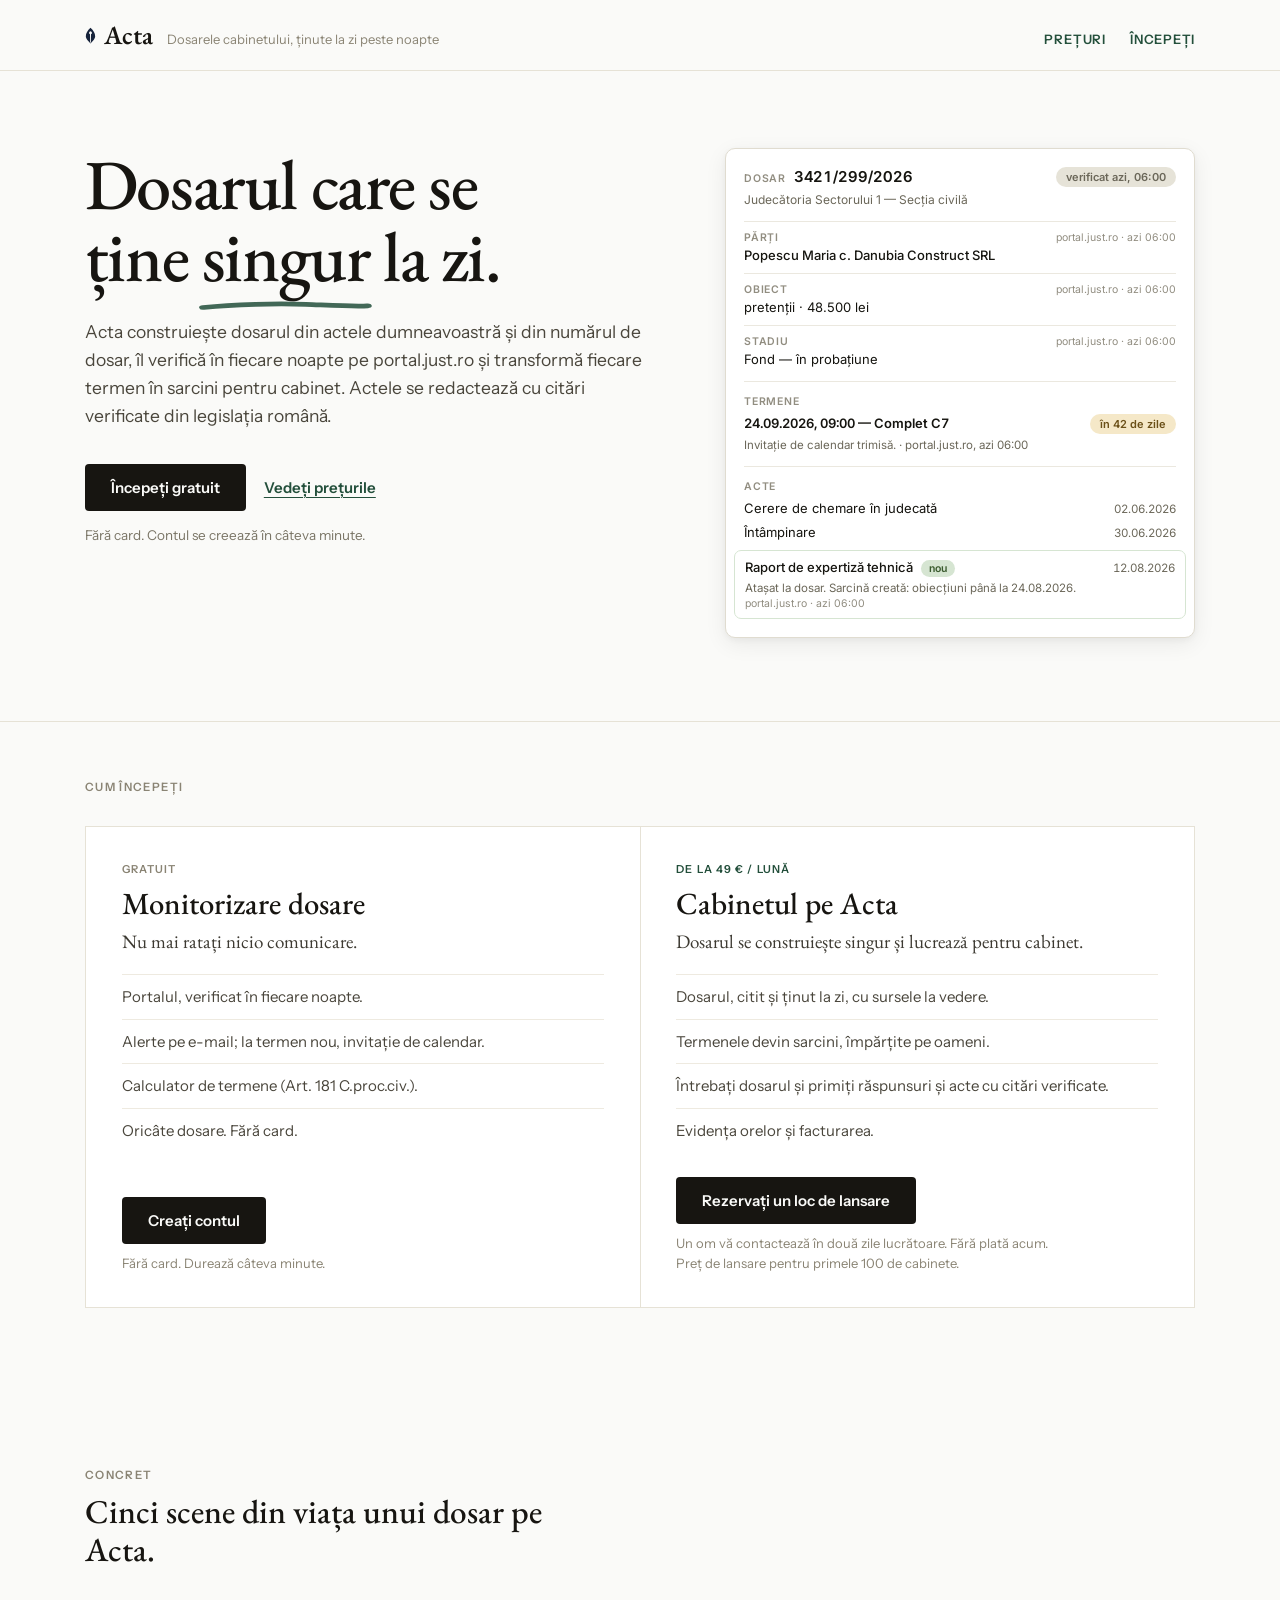
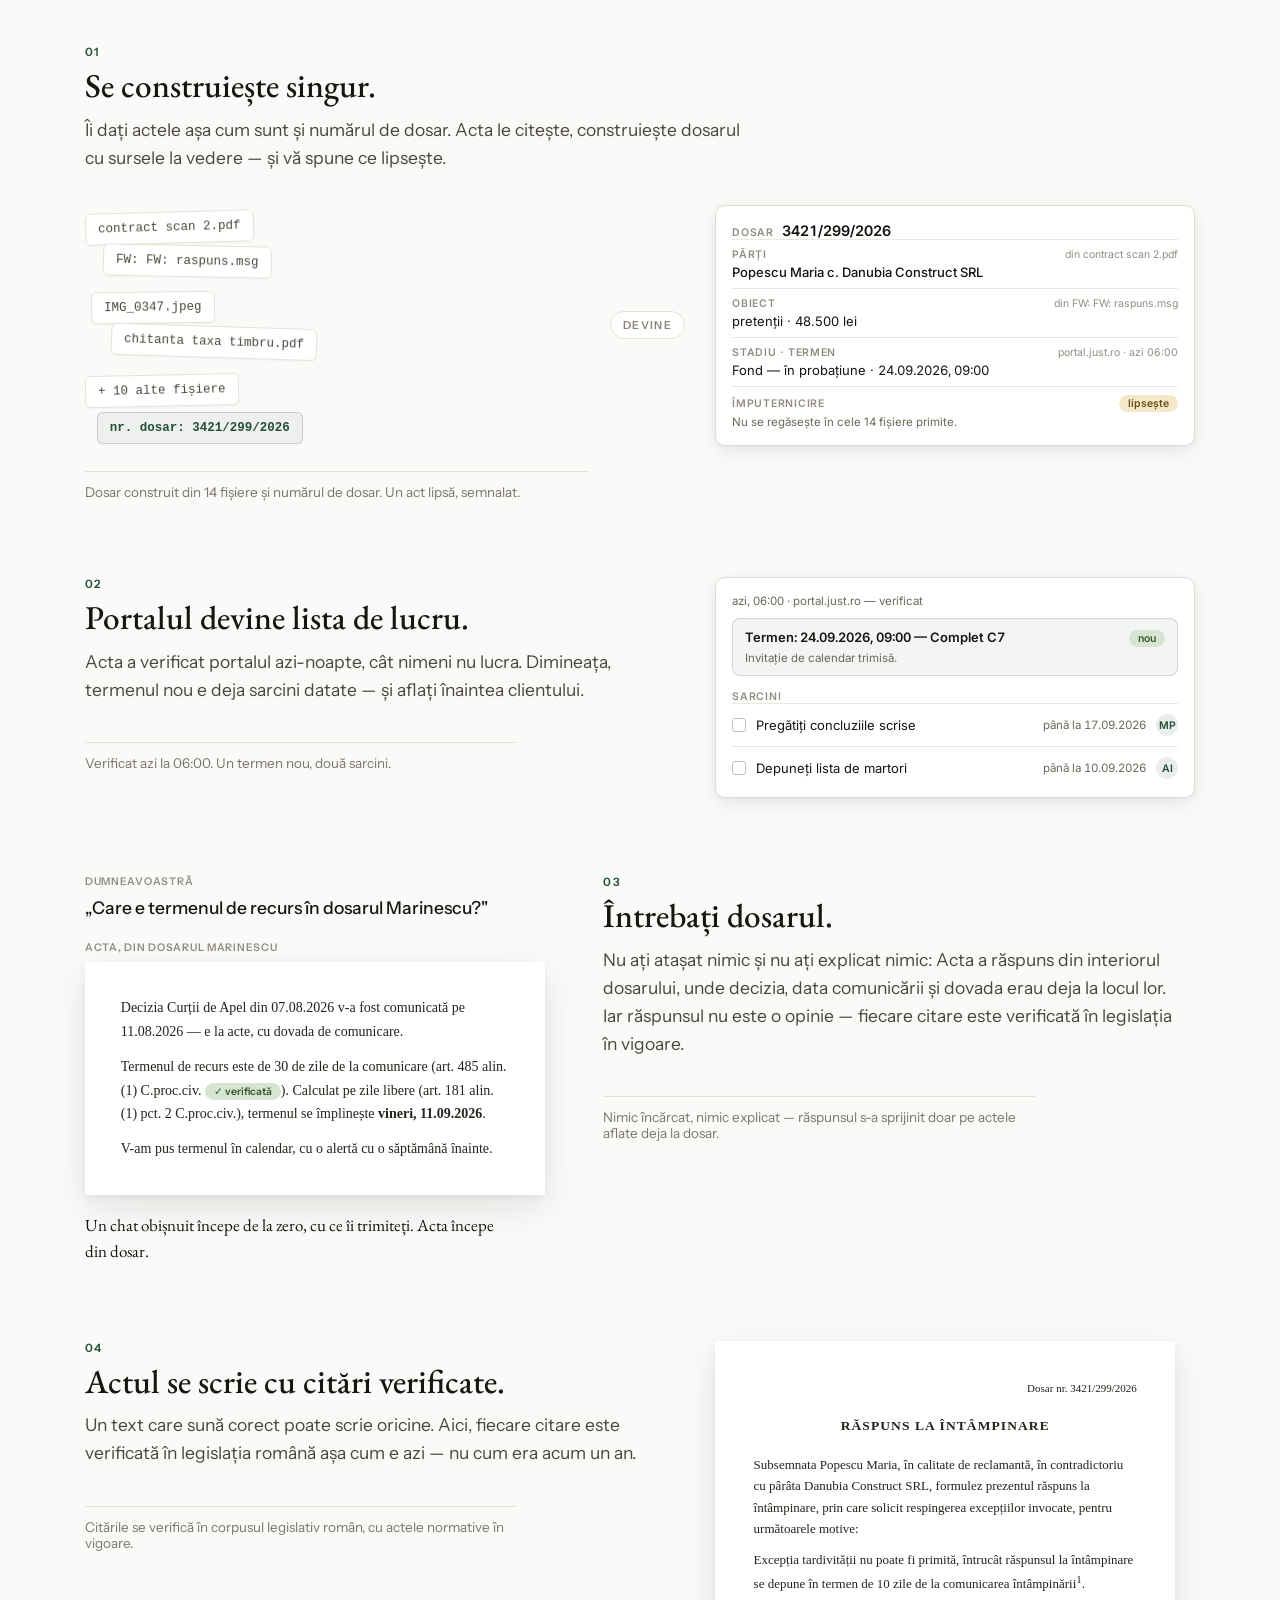
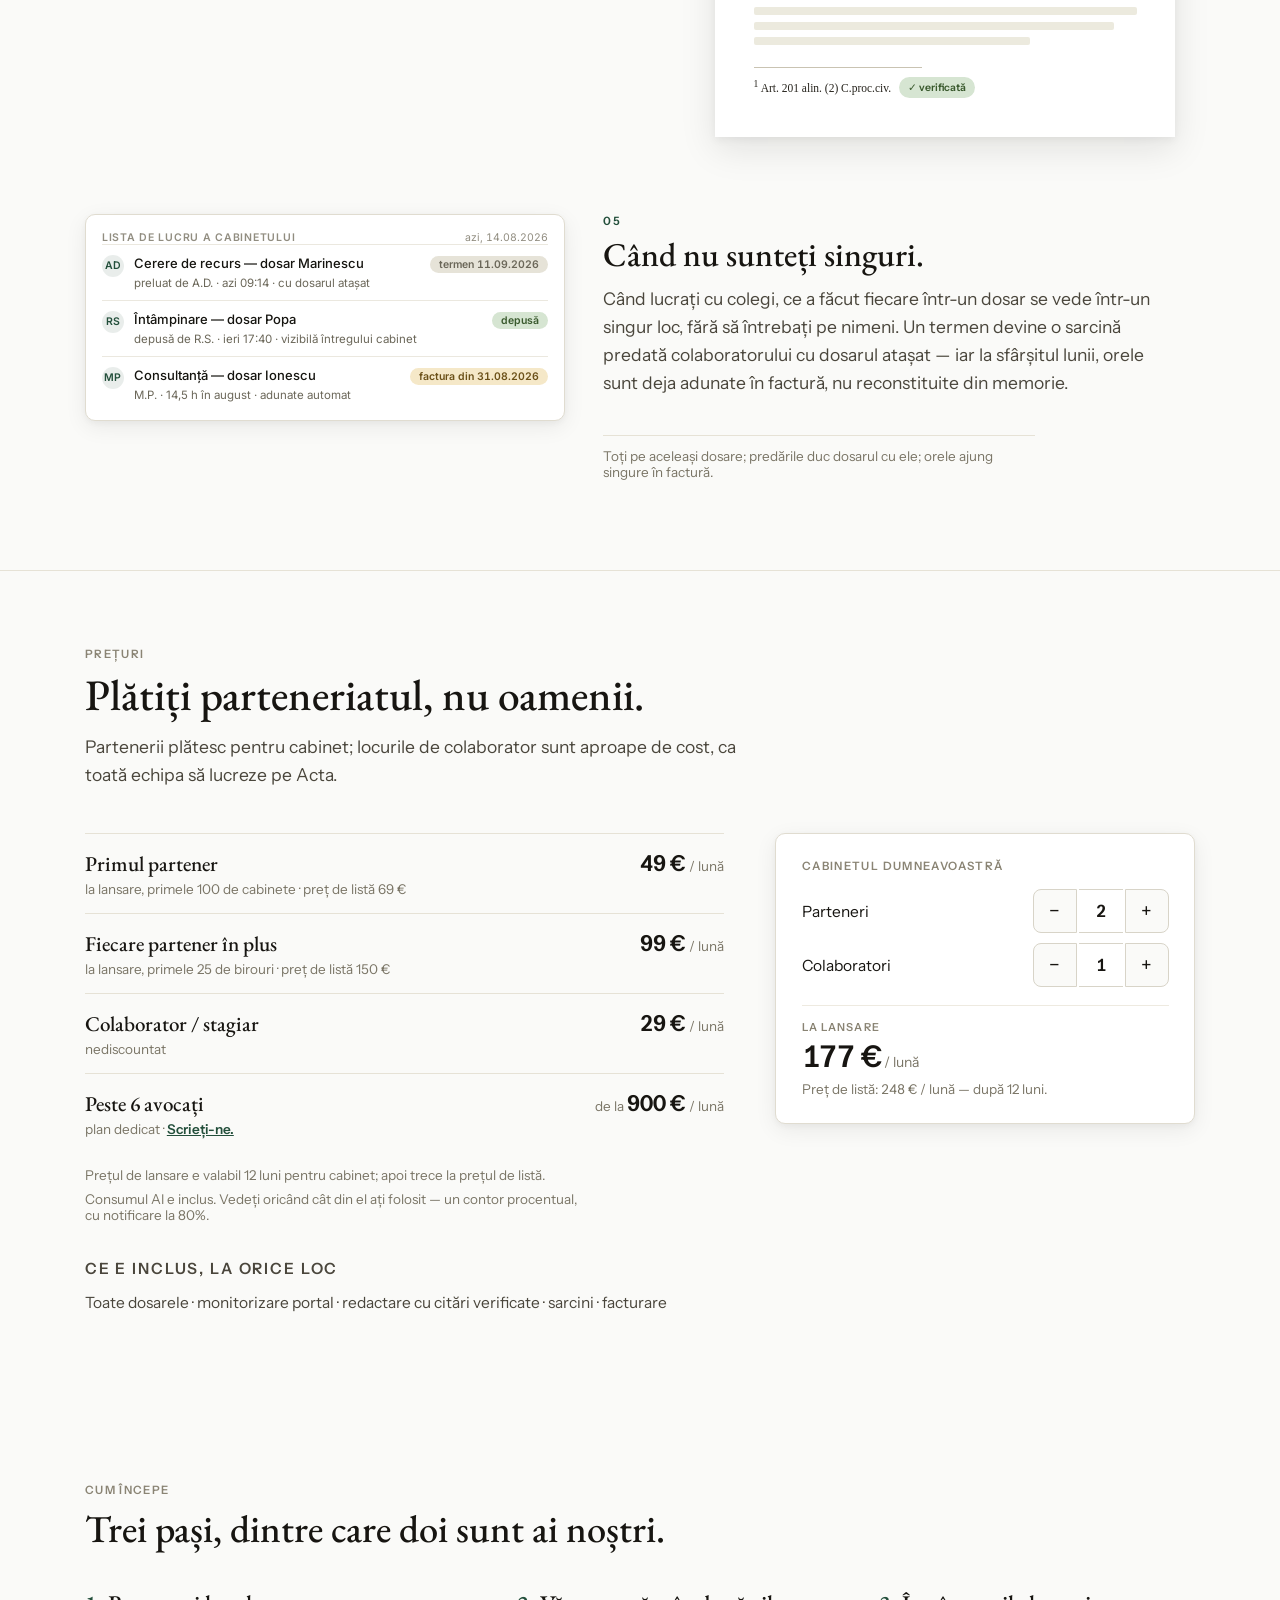
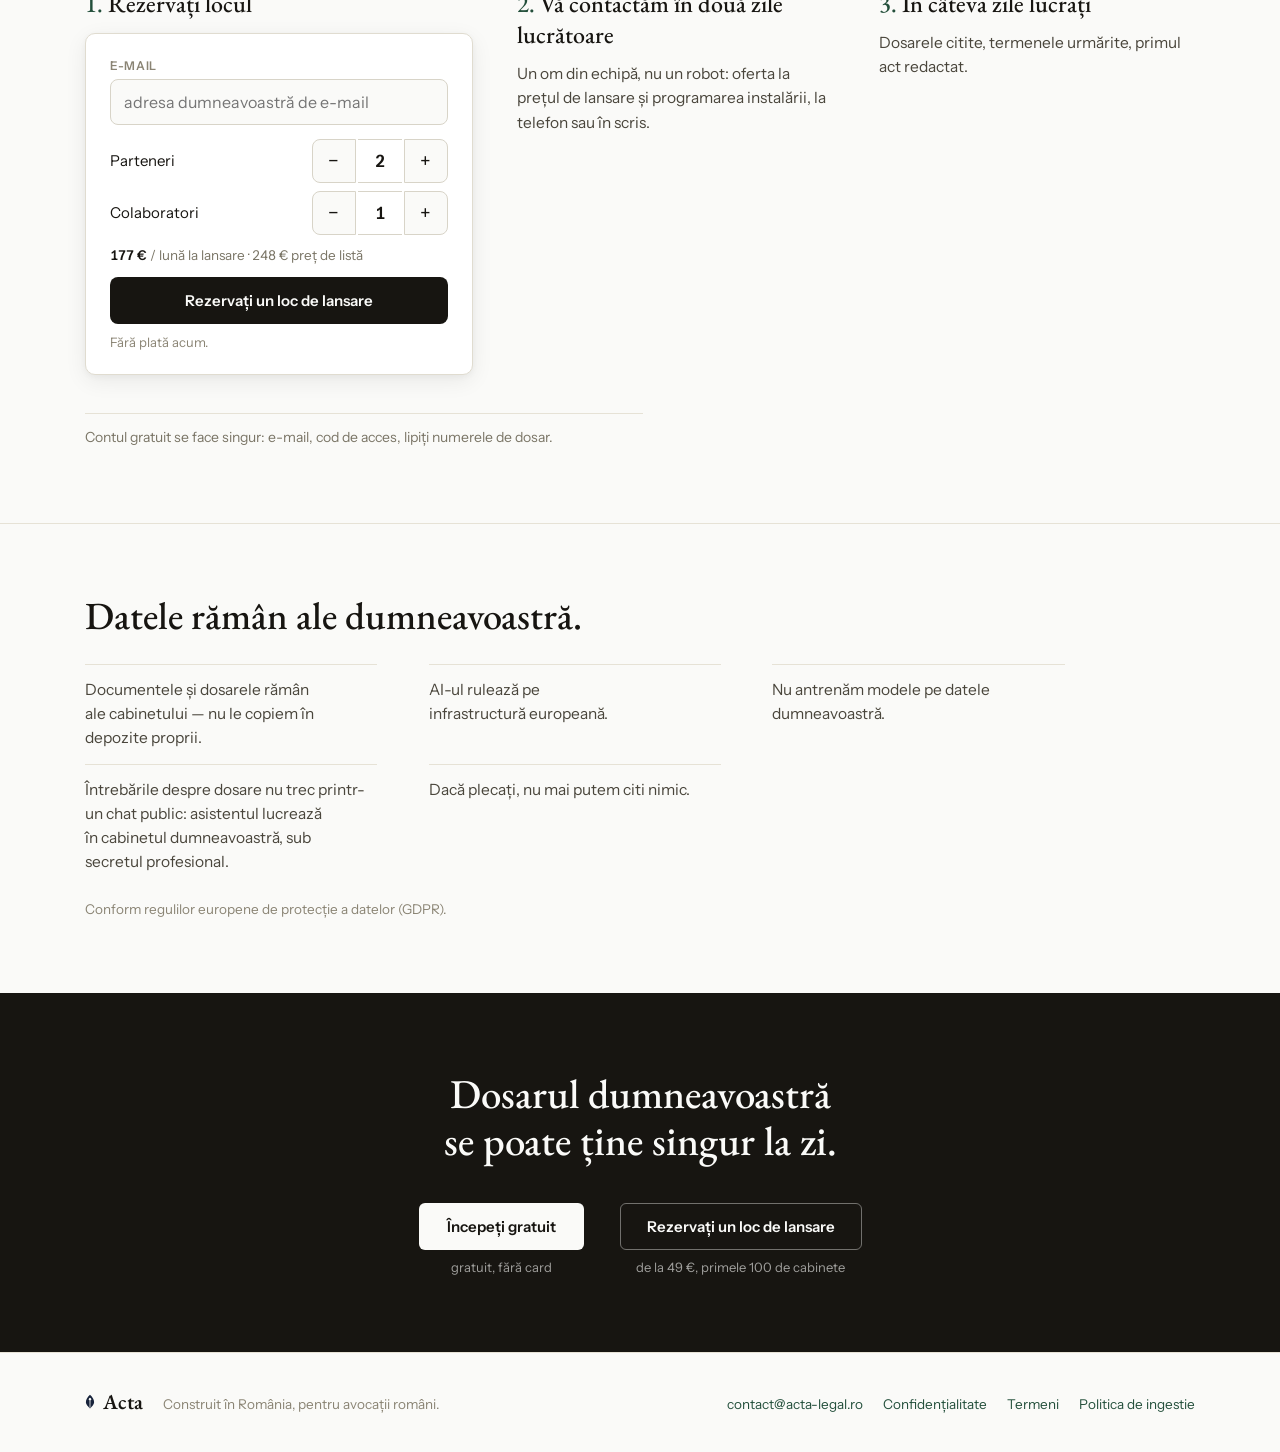
==== commit 98a6354d: "feat(brand): v2 nib in the masthead, and the nib writes the hero underline The mark: orifice and sli" ====
--- a/index.html
+++ b/index.html
@@ -285,6 +285,72 @@
   @keyframes fx-rise { 0% { opacity: 0; transform: translateY(10px); } 100% { opacity: 1; transform: none; } }
   @keyframes fx-pop { 0% { opacity: 0; transform: scale(0.85); } 70% { transform: scale(1.04); } 100% { opacity: 1; transform: none; } }
 
+  /* ---------- hero: the nib writes the underline under „singur" ----------
+     Two animations on one clock: the stroke draws itself while the mark rides
+     along it. Both start at 1.1s, run 1.6s, and play once (fill: both leaves
+     the finished frame in place, which is also what a JS-off reader gets —
+     the underline is inert markup until the animation runs, so the frame it
+     settles on has to be the correct one).
+
+     `ink-draw` works off pathLength=1: the dash array is one full unit long,
+     so animating the offset from 1 to its default 0 wipes the stroke on.
+
+     `nib-glide` is hand-tuned to THAT curve at 5% steps — the mark tracks the
+     underline's rise and fall, so the two are not independently editable. If
+     the underline path changes, these keyframes have to be re-derived. */
+  @keyframes ink-draw { from { stroke-dashoffset: 1; } }
+  @keyframes nib-glide {
+    0%   { left: -6.18%; bottom: -0.8833em; opacity: 0; }
+    5%   { left: -5.48%; bottom: -0.8816em; opacity: 0.7; }
+    10%  { left: -4.19%; bottom: -0.8785em; opacity: 1; }
+    15%  { left: -2.23%; bottom: -0.8740em; opacity: 1; }
+    20%  { left: 0.55%;  bottom: -0.8683em; opacity: 1; }
+    25%  { left: 4.32%;  bottom: -0.8614em; opacity: 1; }
+    30%  { left: 9.25%;  bottom: -0.8537em; opacity: 1; }
+    35%  { left: 15.57%; bottom: -0.8458em; opacity: 1; }
+    40%  { left: 23.39%; bottom: -0.8387em; opacity: 1; }
+    45%  { left: 32.65%; bottom: -0.8337em; opacity: 1; }
+    50%  { left: 42.82%; bottom: -0.8325em; opacity: 1; }
+    55%  { left: 52.99%; bottom: -0.8364em; opacity: 1; }
+    60%  { left: 62.25%; bottom: -0.8453em; opacity: 1; }
+    65%  { left: 70.07%; bottom: -0.8534em; opacity: 1; }
+    70%  { left: 76.39%; bottom: -0.8593em; opacity: 1; }
+    75%  { left: 81.32%; bottom: -0.8626em; opacity: 1; }
+    80%  { left: 85.09%; bottom: -0.8639em; opacity: 1; }
+    85%  { left: 87.87%; bottom: -0.8634em; opacity: 1; }
+    90%  { left: 89.83%; bottom: -0.8621em; opacity: 1; }
+    95%  { left: 91.12%; bottom: -0.8605em; opacity: 1; }
+    100% { left: 91.82%; bottom: -0.8593em; opacity: 0; }
+  }
+  .ink-word { position: relative; white-space: nowrap; }
+  .ink-rule {
+    position: absolute; left: -1%; bottom: -0.12em; width: 102%; height: 0.16em;
+    overflow: visible; pointer-events: none;
+  }
+  .ink-rule path {
+    stroke-dasharray: 1;
+    opacity: 0.85;
+    animation: ink-draw 1.6s cubic-bezier(0.55, 0.05, 0.45, 0.95) 1.1s both;
+  }
+  .ink-nib {
+    position: absolute; bottom: -0.83em; left: -6.18%;
+    width: 0.55em; height: auto; opacity: 0;
+    transform: rotate(152deg); transform-origin: 50% 50%;
+    filter: drop-shadow(0 2px 3px rgba(21, 20, 15, 0.25));
+    pointer-events: none;
+    /* Linear, so the mark stays on the stroke's leading edge rather than
+       drifting ahead of it — the easing lives in the keyframe spacing. */
+    animation: nib-glide 1.6s linear 1.1s both;
+  }
+  /* Reduced motion kills the animations globally (see the block near the end of
+     this stylesheet), which would strand the nib at opacity 0 mid-air and leave
+     the underline undrawn. Hide the nib outright and hand the rule its finished
+     frame instead. */
+  @media (prefers-reduced-motion: reduce) {
+    .ink-nib { display: none; }
+    .ink-rule path { stroke-dashoffset: 0; }
+  }
+
   /* ---------- pricing ---------- */
   .pricing { border-top: 1px solid var(--line); }
   .pricing .shell { padding-top: clamp(48px, 6vw, 96px); padding-bottom: clamp(56px, 7vw, 104px); }
@@ -432,7 +498,9 @@
   <div class="shell">
     <span class="brand">
       <span class="brand-mark">
-        <svg width="13" height="17" viewBox="0 0 18 22" aria-hidden="true"><path fill-rule="evenodd" d="M9 1 C13.2 3.2 15 6.3 15 9.6 C15 13.9 11.6 18.4 9 21 C6.4 18.4 3 13.9 3 9.6 C3 6.3 4.8 3.2 9 1 Z M9 7.4 A1.6 1.6 0 1 0 9 10.6 A1.6 1.6 0 1 0 9 7.4 Z M8.55 11.6 L9.45 11.6 L9.2 17.8 L8.8 17.8 Z" fill="#234f3b"/></svg>
+        <!-- Acta mark, brand v2 (MID cut, cropped viewBox). The mark is always
+             monochrome ink — evergreen belongs to the page, never to the mark. -->
+        <svg width="11" height="17" viewBox="16 6 32 51" aria-hidden="true"><path fill-rule="evenodd" d="M32 8.5 C 41 16.5 46 25.5 46 34 C 46 37.5 44.3 41 41.5 44.7 L32 55.5 L22.5 44.7 C 19.7 41 18 37.5 18 34 C 18 25.5 23 16.5 32 8.5 Z M30.5 27.5 A 4.3 4.3 0 1 1 33.5 27.5 L33.2 51.4 L32 54 L30.8 51.4 Z" fill="#17233B"/></svg>
         <span class="brand-name">Acta</span>
       </span>
       <span class="brand-tag">Dosarele cabinetului, ținute la zi peste noapte</span>
@@ -448,7 +516,7 @@
 <section class="hero">
   <div class="shell hero-inner">
     <div class="hero-copy">
-      <h1>Dosarul care se ține singur la&nbsp;zi.</h1>
+      <h1>Dosarul care se ține <span class="ink-word">singur<svg class="ink-rule" viewBox="0 0 100 12" preserveAspectRatio="none" aria-hidden="true"><path d="M2 8 C 20 4.5 45 3.5 62 4.6 C 78 5.8 91 7.2 98 6.2" fill="none" stroke="#234f3b" stroke-width="5" stroke-linecap="round" pathLength="1"/></svg><svg class="ink-nib" viewBox="16 6 32 51" aria-hidden="true"><path fill-rule="evenodd" d="M32 8.5 C 41 16.5 46 25.5 46 34 C 46 37.5 44.3 41 41.5 44.7 L32 55.5 L22.5 44.7 C 19.7 41 18 37.5 18 34 C 18 25.5 23 16.5 32 8.5 Z M30.5 27.5 A 4.3 4.3 0 1 1 33.5 27.5 L33.2 51.4 L32 54 L30.8 51.4 Z" fill="#17233B"/></svg></span> la&nbsp;zi.</h1>
       <p class="lead">Acta construiește dosarul din actele dumneavoastră și din numărul de dosar, îl verifică în fiecare noapte pe portal.just.ro și transformă fiecare termen în sarcini pentru cabinet. Actele se redactează cu citări verificate din legislația română.</p>
       <div class="hero-ctas">
         <a class="btn" href="#incepeti" data-track="hero-cta-gratuit">Începeți gratuit</a>
@@ -900,7 +968,8 @@
   <div class="shell">
     <span class="brand">
       <span class="brand-mark">
-        <svg width="12" height="15" viewBox="0 0 18 22" aria-hidden="true"><path fill-rule="evenodd" d="M9 1 C13.2 3.2 15 6.3 15 9.6 C15 13.9 11.6 18.4 9 21 C6.4 18.4 3 13.9 3 9.6 C3 6.3 4.8 3.2 9 1 Z M9 7.4 A1.6 1.6 0 1 0 9 10.6 A1.6 1.6 0 1 0 9 7.4 Z M8.55 11.6 L9.45 11.6 L9.2 17.8 L8.8 17.8 Z" fill="#234f3b"/></svg>
+        <!-- Acta mark, brand v2 (MID cut, cropped viewBox) — see the masthead. -->
+        <svg width="10" height="15" viewBox="16 6 32 51" aria-hidden="true"><path fill-rule="evenodd" d="M32 8.5 C 41 16.5 46 25.5 46 34 C 46 37.5 44.3 41 41.5 44.7 L32 55.5 L22.5 44.7 C 19.7 41 18 37.5 18 34 C 18 25.5 23 16.5 32 8.5 Z M30.5 27.5 A 4.3 4.3 0 1 1 33.5 27.5 L33.2 51.4 L32 54 L30.8 51.4 Z" fill="#17233B"/></svg>
         <span class="brand-name">Acta</span>
       </span>
       <span class="brand-tag">Construit în România, pentru avocații români.</span>
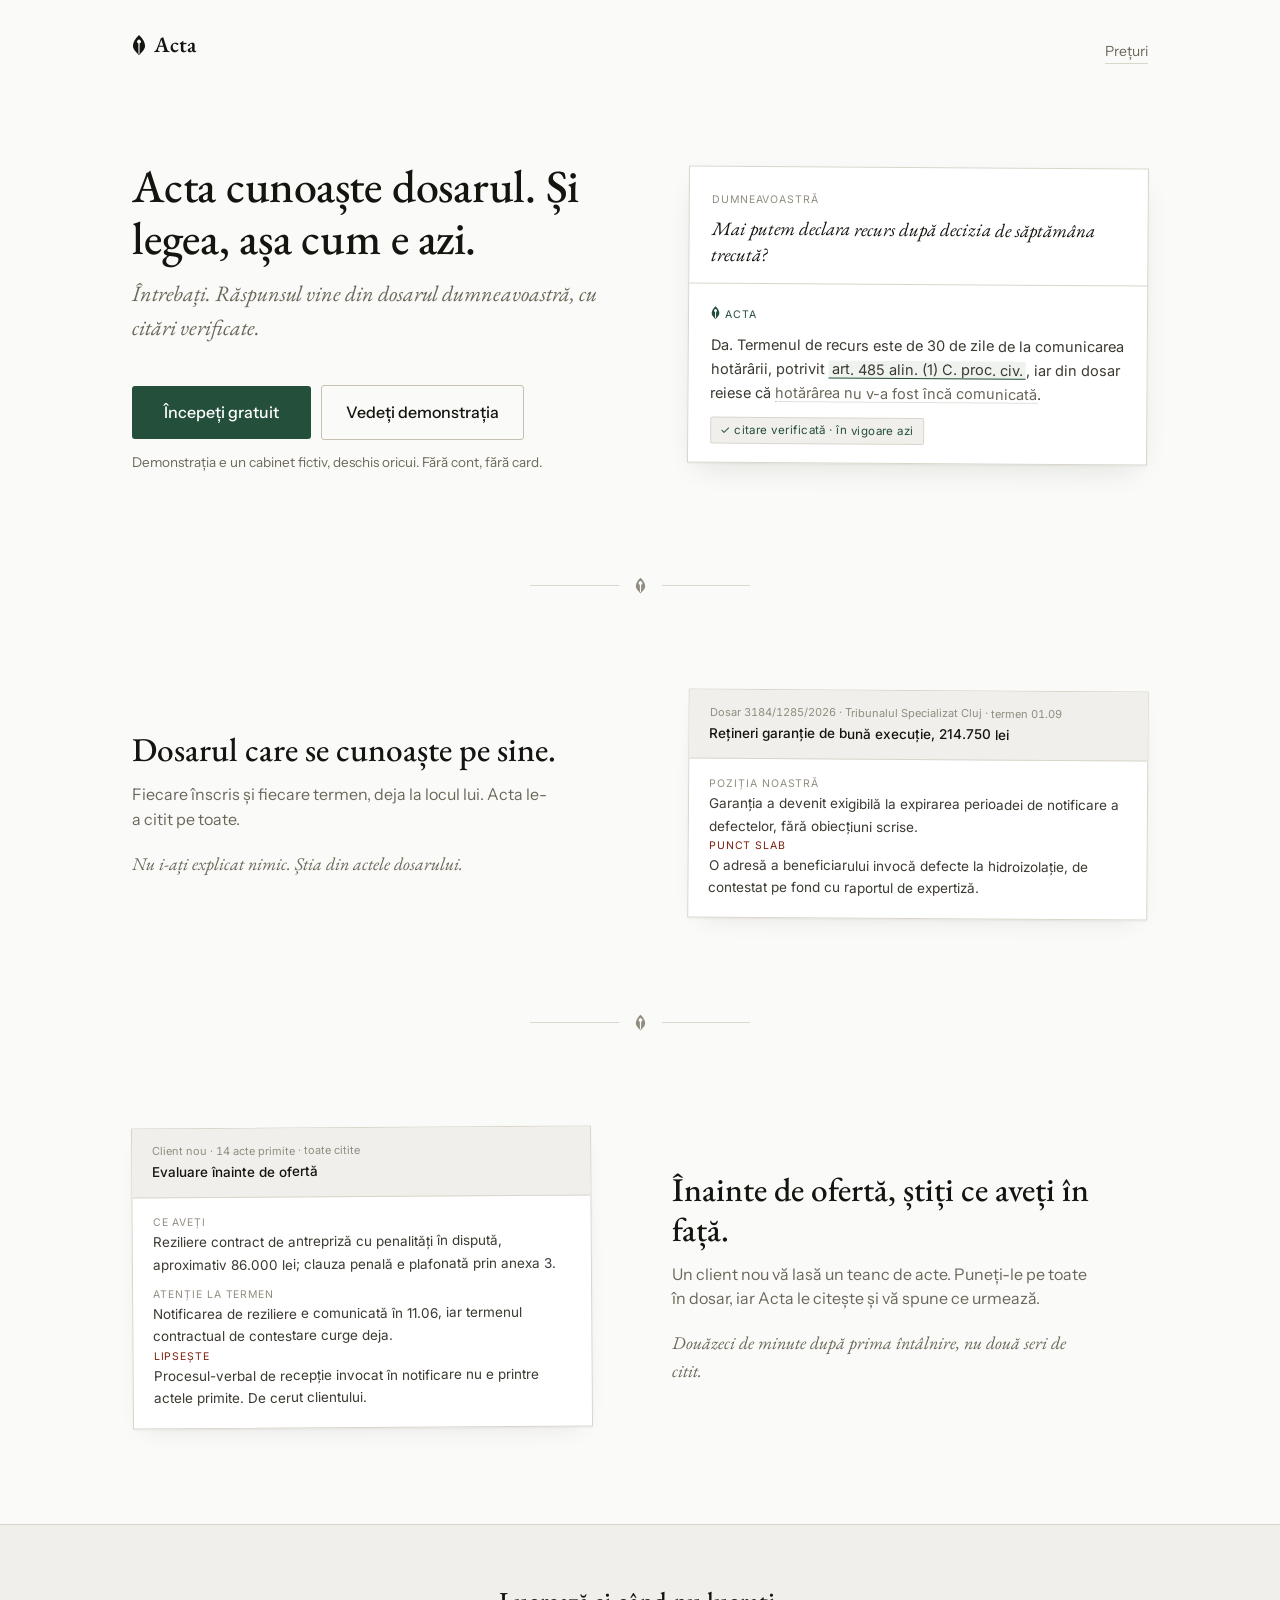
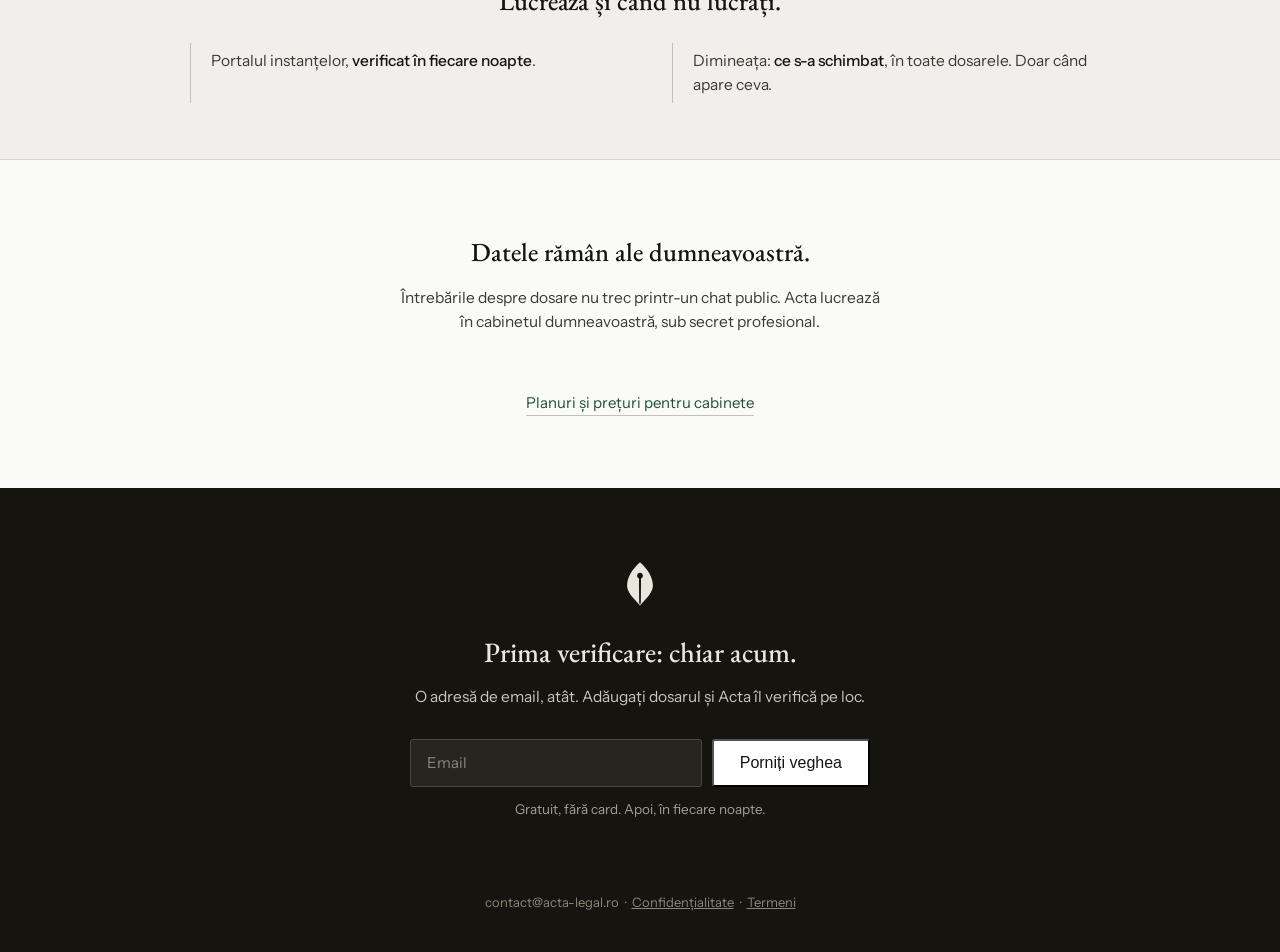
==== commit 1fbe8b05: "Landing v3: artifact-first rebuild (Q&A hero, dosar card, intake, on-page Veghe signup)" ====
--- a/index.html
+++ b/index.html
@@ -1,487 +1,22 @@
 <!DOCTYPE html>
-<!-- THE GATE: data-gate="closed" | "open" on <html> is the single launch flag.
-     Flipping it to "open" swaps every free-door copy variant at once (hero
-     receipt line, free door footer, bottom free-path note, final band
-     sub-line). No layout changes on flip. -->
-<html lang="ro" data-gate="open">
+<html lang="ro">
 <head>
   <meta charset="UTF-8">
   <meta name="viewport" content="width=device-width, initial-scale=1">
-  <title>Acta — Dosarul care se ține singur la zi</title>
+  <title>Acta. Cunoaște dosarul. Și legea, așa cum e azi.</title>
   <link rel="icon" href="/favicon.svg" type="image/svg+xml">
   <link rel="alternate icon" href="/favicon-32.png" type="image/png">
   <link rel="apple-touch-icon" href="/apple-touch-icon.png">
-  <meta name="description" content="Acta construiește dosarul din actele dumneavoastră și din numărul de dosar, îl verifică în fiecare noapte pe portal.just.ro și transformă fiecare termen în sarcini pentru cabinet.">
-  <meta property="og:title" content="Acta — Dosarul care se ține singur la zi">
-  <meta property="og:description" content="Dosarele cabinetului, ținute la zi peste noapte. Monitorizare gratuită sau cabinetul întreg pe Acta, de la 49 €.">
+  <meta name="description" content="Întrebați dosarul și primiți răspunsuri cu citări verificate în legislația de azi. Portalul instanțelor, verificat în fiecare noapte. Începeți gratuit.">
+  <meta property="og:title" content="Acta. Cunoaște dosarul. Și legea, așa cum e azi.">
+  <meta property="og:description" content="Răspunsuri din dosarul dumneavoastră, cu citări verificate. Portalul, verificat în fiecare noapte. Începeți gratuit.">
   <meta property="og:url" content="https://acta-legal.ro/">
   <meta property="og:type" content="website">
   <meta property="og:locale" content="ro_RO">
   <link rel="preconnect" href="https://fonts.googleapis.com">
   <link rel="preconnect" href="https://fonts.gstatic.com" crossorigin>
-  <link href="https://fonts.googleapis.com/css2?family=EB+Garamond:wght@400;500;600&family=Instrument+Sans:wght@400;500;600&family=Inter:wght@400;500;600&family=Inter+Tight:wght@600&family=Tinos:wght@400;700&display=swap" rel="stylesheet">
-  <style>
-  :root {
-    --paper: #fafaf8;
-    --ink: #171511;
-    --ink-hover: #33302a;
-    --body: #4a463c;
-    --muted: #7a7566;
-    --faint: #8a8474;
-    --green: #234f3b;
-    --green-hover: #17352a;
-    --green-tint: rgba(35,79,59,0.055);
-    --green-line: rgba(35,79,59,0.2);
-    --line: #e6e2d6;
-    --line-in: #eeeae0;
-    --card-line: #e0dcd0;
-    --card-line-in: #ebe8df;
-    --input-line: #d8d4c8;
-    --a-ink: #15140f;
-    --a-label: #918d80;
-    --a-mut: #6b6759;
-    --a-pill: #e6e3d8;
-    --warn-bg: #f5e8c8;
-    --warn-tx: #6b5018;
-    --ok-bg: #d6e5d2;
-    --ok-tx: #3a5a2e;
-    --err: #7a1f0f;
-    --dark-sub: rgba(250,250,248,0.6);
-    --serif: 'EB Garamond', Georgia, serif;
-    --sans: 'Instrument Sans', system-ui, sans-serif;
-    --a-sans: 'Inter', system-ui, sans-serif;
-    --doc: 'Tinos', Georgia, serif;
-    --card-shadow: 0 6px 22px rgba(21,20,15,0.07), 0 2px 6px rgba(21,20,15,0.04);
-    --sheet-shadow: 0 12px 34px rgba(21,20,15,0.1), 0 3px 8px rgba(21,20,15,0.05);
-  }
-  * { box-sizing: border-box; }
-  body { margin: 0; background: var(--paper); color: var(--ink);
-    font-family: var(--sans); -webkit-font-smoothing: antialiased; }
-  a { color: var(--green); }
-  a:hover { color: var(--green-hover); }
-
-  /* the gate: default (closed) hides .g-open; data-gate="open" flips it */
-  html[data-gate="closed"] .g-open { display: none; }
-  html[data-gate="open"] .g-closed { display: none; }
-
-  .shell { max-width: 1200px; margin: 0 auto; padding-left: clamp(18px, 3.5vw, 48px);
-    padding-right: clamp(18px, 3.5vw, 48px); }
-
-  /* ---------- masthead ---------- */
-  .masthead { border-bottom: 1px solid var(--line); position: sticky; top: 0;
-    z-index: 40; background: var(--paper); }
-  /* anchor targets must clear the sticky bar */
-  #incepeti, #gratuit, #preturi, #lansare { scroll-margin-top: 76px; }
-  @media (max-width: 760px) {
-    .brand-tag { display: none; }
-    .masthead .shell { flex-wrap: nowrap; }
-  }
-  .masthead .shell { padding-top: clamp(16px, 1.8vw, 22px); padding-bottom: clamp(16px, 1.8vw, 22px);
-    display: flex; align-items: baseline; justify-content: space-between; gap: 16px; flex-wrap: wrap; }
-  .brand { display: inline-flex; align-items: baseline; gap: 14px; flex-wrap: wrap; }
-  .brand-mark { display: inline-flex; align-items: baseline; gap: 8px; }
-  .brand-mark svg { align-self: center; flex: none; }
-  .brand-name { font-family: var(--serif); font-size: 26px; font-weight: 600; line-height: 1; }
-  .brand-tag { font-size: 13px; color: var(--faint); }
-  .masthead nav { display: flex; gap: 24px; font-size: 13px; font-weight: 600;
-    letter-spacing: 0.06em; text-transform: uppercase; }
-  .masthead nav a { text-decoration: none; }
-  .masthead nav a:hover { text-decoration: underline; }
-
-  /* ---------- hero ---------- */
-  .hero { padding-top: clamp(44px, 6vw, 104px); padding-bottom: clamp(52px, 6.5vw, 110px); }
-  .hero-inner { display: flex; flex-wrap: wrap; gap: clamp(32px, 5vw, 84px); align-items: flex-start; }
-  .hero-copy { flex: 1 1 400px; min-width: 0; }
-  h1 { margin: 0; font-family: var(--serif); font-size: clamp(38px, 5.5vw, 74px);
-    line-height: 1.03; font-weight: 500; letter-spacing: -0.02em; text-wrap: balance; }
-  .lead { margin: clamp(18px, 2vw, 28px) 0 0; font-size: clamp(16px, 1.4vw, 17.5px);
-    line-height: 1.6; color: var(--body); max-width: 54ch; text-wrap: pretty; }
-  .hero-ctas { display: flex; flex-wrap: wrap; gap: 18px; align-items: center;
-    margin-top: clamp(24px, 2.6vw, 36px); }
-  .btn { display: inline-block; background: var(--ink); color: var(--paper); text-decoration: none;
-    border: none; border-radius: 4px; padding: 14px 26px; font-family: var(--sans);
-    font-size: 15px; font-weight: 600; cursor: pointer; }
-  .btn:hover { background: var(--ink-hover); color: var(--paper); }
-  .link-cta { font-size: 15px; font-weight: 600; text-decoration: underline;
-    text-underline-offset: 4px; text-decoration-thickness: 1px; }
-  .hero-fine { margin: 16px 0 0; font-size: 13.5px; color: var(--muted); }
-
-  /* ---------- dosar card (hero artifact) ---------- */
-  .dosar-card { flex: 1 1 330px; max-width: 470px; min-width: 0; font-family: var(--a-sans);
-    background: #fff; border: 1px solid var(--card-line); border-radius: 10px;
-    box-shadow: var(--card-shadow); padding: 18px 18px 8px; font-size: 13px; color: var(--a-ink); }
-  .dc-top { display: flex; align-items: center; justify-content: space-between; gap: 10px; flex-wrap: wrap; }
-  .a-label { font-size: 10.5px; font-weight: 600; letter-spacing: 0.07em; color: var(--a-label); }
-  .dc-nr { font-family: 'Inter Tight', Inter, sans-serif; font-size: 15px; font-weight: 600;
-    font-variant-numeric: tabular-nums; }
-  .pill { border-radius: 999px; padding: 3px 10px; font-size: 11px; font-weight: 600; white-space: nowrap; }
-  .pill.gray { background: var(--a-pill); color: var(--a-mut); }
-  .pill.warn { background: var(--warn-bg); color: var(--warn-tx); }
-  .pill.ok { background: var(--ok-bg); color: var(--ok-tx); }
-  .dc-sub { margin: 5px 0 0; font-size: 12px; color: var(--a-mut); }
-  .dc-rows { margin-top: 14px; display: grid; gap: 10px; }
-  .dc-row { border-top: 1px solid var(--card-line-in); padding-top: 9px; }
-  .dc-head { display: flex; justify-content: space-between; gap: 10px; align-items: baseline; }
-  .a-src { font-size: 10.5px; color: var(--a-label); }
-  .dc-row p { margin: 3px 0 0; }
-  .dc-row .strong { font-weight: 500; }
-  .dc-block { margin-top: 14px; border-top: 1px solid var(--card-line-in); padding-top: 10px; }
-  .dc-termen { display: flex; justify-content: space-between; gap: 10px; align-items: baseline; margin-top: 6px; }
-  .dc-termen .when { font-weight: 600; font-variant-numeric: tabular-nums; }
-  .dc-note { margin: 4px 0 0; font-size: 11.5px; color: var(--a-mut); }
-  .dc-acte { display: grid; gap: 8px; margin-top: 7px; padding-bottom: 10px; }
-  .dc-act { display: flex; justify-content: space-between; gap: 10px; align-items: baseline; }
-  .dc-date { font-size: 11.5px; color: var(--a-mut); font-variant-numeric: tabular-nums; white-space: nowrap; }
-  .dc-new { border: 1px solid var(--ok-bg); border-radius: 7px; padding: 8px 10px; margin: 2px -10px 0;
-    animation: acta-file-in 0.7s cubic-bezier(0.2,0,0,1) 1.4s both, acta-settle 2.8s ease 1.4s both; }
-  .dc-new .title { font-weight: 500; display: inline-flex; gap: 8px; align-items: baseline; }
-  .dc-new .pill.ok { padding: 2px 8px; font-size: 10.5px; }
-  .dc-src-line { margin: 2px 0 0; font-size: 10.5px; color: var(--a-label); }
-  @keyframes acta-file-in { 0% { opacity: 0; transform: translateY(-9px); } 100% { opacity: 1; transform: none; } }
-  @keyframes acta-settle { 0%, 55% { background-color: var(--warn-bg); } 100% { background-color: #fff; } }
-
-  /* ---------- doors ---------- */
-  .doors-sect { border-top: 1px solid var(--line); }
-  .doors-sect .shell { padding-top: clamp(36px, 4.5vw, 64px); padding-bottom: clamp(56px, 6.5vw, 104px); }
-  .kicker { margin: 0; font-size: 11.5px; font-weight: 600; letter-spacing: 0.12em;
-    text-transform: uppercase; color: var(--faint); }
-  .doors { display: flex; flex-wrap: wrap; gap: 1px; background: var(--line);
-    border: 1px solid var(--line); margin-top: clamp(20px, 2.6vw, 32px); }
-  .door { flex: 1 1 340px; min-width: 0; background: #fff; padding: clamp(24px, 2.8vw, 40px);
-    display: flex; flex-direction: column; }
-  .door-kicker { font-size: 11px; font-weight: 600; letter-spacing: 0.1em; text-transform: uppercase; }
-  .door-kicker.free { color: var(--faint); }
-  .door-kicker.paid { color: var(--green); }
-  .door h2 { margin: 10px 0 0; font-family: var(--serif); font-size: clamp(26px, 2.4vw, 32px);
-    font-weight: 500; line-height: 1.12; }
-  .door-promise { margin: 8px 0 0; font-family: var(--serif); font-size: 19px; color: #3d3a32; }
-  .door-facts { margin-top: 20px; font-size: 15px; color: var(--body); line-height: 1.45; }
-  .door-facts p { margin: 0; border-top: 1px solid var(--line-in); padding: 11px 0; }
-  .door-cta { margin-top: auto; padding-top: 24px; }
-  .door-soon { margin: 0 0 12px; font-size: 15px; font-weight: 600; }
-  .wl-row { display: flex; flex-wrap: wrap; gap: 8px; }
-  .wl-row input { flex: 1 1 190px; min-width: 0; font: 400 16px var(--sans); color: var(--ink);
-    background: var(--paper); border: 1px solid var(--input-line); border-radius: 4px;
-    padding: 11px 13px; outline: none; }
-  .wl-row .btn { padding: 12px 20px; font-size: 14.5px; white-space: nowrap; }
-  .fine { margin: 11px 0 0; font-size: 13px; color: var(--faint); }
-  .fine + .fine { margin-top: 4px; }
-  .wl-done { margin: 0; font-size: 14.5px; font-weight: 600; color: var(--green); }
-  .wl-done small { display: block; margin-top: 6px; font-size: 13px; font-weight: 400; color: var(--faint); }
-  .wl-err { margin: 11px 0 0; font-size: 13px; color: var(--err); }
-  .wl-err a { color: var(--err); font-weight: 600; }
-
-  /* ---------- proof ---------- */
-  .proof .shell { padding-top: clamp(48px, 6vw, 96px); padding-bottom: clamp(56px, 7vw, 110px); }
-  .proof-title { margin: 10px 0 0; font-family: var(--serif); font-size: clamp(26px, 2.6vw, 36px);
-    font-weight: 500; line-height: 1.15; max-width: 30ch; }
-  .scene { margin-top: clamp(52px, 6vw, 92px); }
-  .scene-nr { margin: 0; font-size: 11.5px; font-weight: 600; letter-spacing: 0.12em; color: var(--green); }
-  .scene h2 { margin: 8px 0 0; font-family: var(--serif); font-size: clamp(27px, 2.6vw, 34px);
-    font-weight: 500; line-height: 1.1; }
-  .scene .stand { margin: 12px 0 0; font-size: clamp(16px, 1.4vw, 17.5px); line-height: 1.6;
-    color: var(--body); max-width: 56ch; text-wrap: pretty; }
-  .receipt { margin: clamp(18px, 2vw, 26px) 0 0; padding-top: 12px; border-top: 1px solid var(--line);
-    font-size: 13.5px; color: var(--muted); max-width: 56ch; }
-
-  /* scene 1: files -> dosar */
-  .s1-flow { display: flex; flex-wrap: wrap; gap: clamp(18px, 2.4vw, 32px); align-items: center;
-    margin-top: clamp(22px, 2.6vw, 36px); }
-  .files { flex: 1 1 300px; min-width: 0; display: flex; flex-direction: column; gap: 9px;
-    font-family: ui-monospace, Menlo, monospace; font-size: 12.5px; color: var(--body); }
-  .fchip { display: inline-block; background: #fff; border: 1px solid var(--line); border-radius: 6px;
-    padding: 8px 12px; box-shadow: 0 1px 2px rgba(21,20,15,0.04); }
-  .fchip.nr { background: var(--green-tint); border-color: var(--green-line); color: var(--green); font-weight: 600; }
-  .devine { flex: 0 0 auto; align-self: center; margin: 0 auto; font-size: 11px; font-weight: 600;
-    letter-spacing: 0.12em; color: var(--faint); padding: 6px 12px; border: 1px solid var(--line);
-    border-radius: 999px; background: #fff; }
-  .a-card { flex: 1 1 320px; min-width: 0; max-width: 480px; font-family: var(--a-sans); background: #fff;
-    border: 1px solid var(--card-line); border-radius: 10px; box-shadow: var(--card-shadow);
-    padding: 16px 16px 6px; font-size: 13px; color: var(--a-ink); }
-  .a-card .dc-nr { font-size: 14.5px; }
-  .a-row { border-top: 1px solid var(--card-line-in); margin-top: 0; padding: 8px 0; }
-  .a-row:first-of-type { margin-top: 10px; }
-  .a-row p { margin: 3px 0 0; }
-  .a-row .mut { font-size: 11.5px; color: var(--a-mut); }
-
-  /* scenes 2 & 3: text | visual grid */
-  .scene.grid { display: grid; grid-template-columns: minmax(0, 1fr); gap: clamp(20px, 3vw, 48px);
-    align-items: start; }
-  .scene.grid > .txt { min-width: 0; }
-  .scene.grid > .vis { min-width: 0; max-width: 480px; width: 100%; justify-self: start; }
-  .scene.grid > .receipt { margin: 0; }
-  @media (min-width: 800px) {
-    .scene.grid { grid-template-rows: auto 1fr; }
-    .scene.grid > .vis { grid-row: 1 / span 2; }
-    .scene.grid > .receipt { align-self: start; }
-    .scene.grid.right { grid-template-columns: minmax(0, 1fr) minmax(320px, 480px); }
-    .scene.grid.right > .vis { grid-column: 2; }
-    .scene.grid.right > .txt, .scene.grid.right > .receipt { grid-column: 1; }
-    .scene.grid.left { grid-template-columns: minmax(320px, 480px) minmax(0, 1fr); }
-    .scene.grid.left > .vis { grid-column: 1; }
-    .scene.grid.left > .txt, .scene.grid.left > .receipt { grid-column: 2; }
-  }
-  .work-card { font-family: var(--a-sans); background: #fff; border: 1px solid var(--card-line);
-    border-radius: 10px; box-shadow: var(--card-shadow); padding: 16px; font-size: 13px; color: var(--a-ink); }
-  .wc-check { margin: 0; font-size: 11.5px; color: var(--a-mut); }
-  .wc-termen { margin-top: 10px; background: var(--green-tint); border: 1px solid rgba(35,79,59,0.18);
-    border-radius: 8px; padding: 10px 12px; }
-  .wc-termen .top { display: flex; justify-content: space-between; gap: 10px; align-items: baseline; flex-wrap: wrap; }
-  .wc-termen .when { font-weight: 600; font-variant-numeric: tabular-nums; }
-  .wc-label { margin: 14px 0 0; }
-  .task { display: flex; gap: 10px; align-items: center; border-top: 1px solid var(--card-line-in); padding: 10px 0; }
-  .task:first-of-type { margin-top: 7px; }
-  .task:last-child { padding-bottom: 2px; }
-  .task .box { flex: none; width: 14px; height: 14px; border: 1.5px solid #c6c1b3; border-radius: 3px; }
-  .task .what { flex: 1; min-width: 0; }
-  .task .due { font-size: 11.5px; color: var(--a-mut); font-variant-numeric: tabular-nums; white-space: nowrap; }
-  .task .who { flex: none; width: 22px; height: 22px; border-radius: 999px; background: rgba(35,79,59,0.1);
-    color: var(--green); font-size: 10.5px; font-weight: 600; display: inline-flex;
-    align-items: center; justify-content: center; }
-
-  .doc-sheet { font-family: var(--doc); background: #fff; box-shadow: var(--sheet-shadow);
-    padding: clamp(24px, 3vw, 40px) clamp(22px, 3vw, 42px); font-size: 13px; line-height: 1.65; color: #26231c; }
-  .doc-nr { margin: 0; font-size: 11px; text-align: right; font-variant-numeric: tabular-nums; }
-  .doc-title { margin: 18px 0 0; text-align: center; font-weight: 700; letter-spacing: 0.08em; font-size: 13.5px; }
-  .doc-sheet .para { margin: 16px 0 0; text-wrap: pretty; }
-  .doc-sheet .para + .para { margin-top: 10px; }
-  .doc-skel { margin-top: 12px; }
-  .doc-skel span { display: block; height: 8px; background: #eceade; border-radius: 2px; }
-  .doc-skel span + span { margin-top: 7px; }
-  .doc-skel span:nth-child(2) { width: 94%; }
-  .doc-skel span:nth-child(3) { width: 72%; }
-  .doc-fnline { margin-top: 22px; border-top: 1px solid #c9c3b2; width: 44%; }
-  .doc-fn { margin: 8px 0 0; font-size: 11.5px; display: flex; align-items: baseline; gap: 8px; flex-wrap: wrap; }
-  .doc-fn .pill.ok { font-family: var(--sans); padding: 2px 9px; font-size: 10.5px; }
-
-  /* scene 3: the exchange — typographic, no chat UI */
-  .exch-label { margin: 0; font-size: 10.5px; font-weight: 600; letter-spacing: 0.07em;
-    text-transform: uppercase; color: var(--a-label); }
-  .exch-q { margin: 7px 0 0; font-size: 17.5px; line-height: 1.5; font-weight: 500;
-    color: var(--ink); text-wrap: pretty; }
-  .exch-sheet { margin-top: 8px; font-family: var(--doc); background: #fff;
-    box-shadow: var(--sheet-shadow); padding: clamp(20px, 3vw, 34px) clamp(20px, 3vw, 36px);
-    font-size: 14px; line-height: 1.7; color: #26231c; }
-  .exch-sheet p { margin: 0; text-wrap: pretty; }
-  .exch-sheet p + p { margin-top: 11px; }
-  .exch-sheet .pill.ok { font-family: var(--sans); padding: 2px 9px; font-size: 10.5px; white-space: nowrap; }
-  .exch-contrast { margin: 18px 0 0; font-family: var(--serif); font-size: 17px;
-    line-height: 1.5; color: var(--ink); text-wrap: pretty; }
-
-  /* scene 5: the firm work list */
-  .frow-head { display: flex; justify-content: space-between; gap: 10px; align-items: baseline; }
-  .frow { display: flex; gap: 10px; align-items: flex-start; border-top: 1px solid var(--card-line-in);
-    padding: 10px 0; }
-  .frow:first-of-type { margin-top: 10px; }
-  .frow:last-child { padding-bottom: 12px; }
-  .who-chip { flex: none; width: 22px; height: 22px; border-radius: 999px; background: rgba(35,79,59,0.1);
-    color: var(--green); font-size: 10.5px; font-weight: 600; display: inline-flex;
-    align-items: center; justify-content: center; }
-  .fbody { flex: 1; min-width: 0; display: flex; flex-direction: column; gap: 3px; }
-  .ftop { display: flex; justify-content: space-between; gap: 8px; align-items: baseline; flex-wrap: wrap; }
-  .ftop .ft { font-weight: 500; }
-  .fsrc { font-size: 11.5px; color: var(--a-mut); }
-
-  @keyframes fx-rise { 0% { opacity: 0; transform: translateY(10px); } 100% { opacity: 1; transform: none; } }
-  @keyframes fx-pop { 0% { opacity: 0; transform: scale(0.85); } 70% { transform: scale(1.04); } 100% { opacity: 1; transform: none; } }
-
-  /* ---------- hero: the nib writes the underline under „singur" ----------
-     Two animations on one clock: the stroke draws itself while the mark rides
-     along it. Both start at 1.1s, run 1.6s, and play once (fill: both leaves
-     the finished frame in place, which is also what a JS-off reader gets —
-     the underline is inert markup until the animation runs, so the frame it
-     settles on has to be the correct one).
-
-     `ink-draw` works off pathLength=1: the dash array is one full unit long,
-     so animating the offset from 1 to its default 0 wipes the stroke on.
-
-     `nib-glide` is hand-tuned to THAT curve at 5% steps — the mark tracks the
-     underline's rise and fall, so the two are not independently editable. If
-     the underline path changes, these keyframes have to be re-derived. */
-  @keyframes ink-draw { from { stroke-dashoffset: 1; } }
-  @keyframes nib-glide {
-    0%   { left: -6.18%; bottom: -0.8833em; opacity: 0; }
-    5%   { left: -5.48%; bottom: -0.8816em; opacity: 0.7; }
-    10%  { left: -4.19%; bottom: -0.8785em; opacity: 1; }
-    15%  { left: -2.23%; bottom: -0.8740em; opacity: 1; }
-    20%  { left: 0.55%;  bottom: -0.8683em; opacity: 1; }
-    25%  { left: 4.32%;  bottom: -0.8614em; opacity: 1; }
-    30%  { left: 9.25%;  bottom: -0.8537em; opacity: 1; }
-    35%  { left: 15.57%; bottom: -0.8458em; opacity: 1; }
-    40%  { left: 23.39%; bottom: -0.8387em; opacity: 1; }
-    45%  { left: 32.65%; bottom: -0.8337em; opacity: 1; }
-    50%  { left: 42.82%; bottom: -0.8325em; opacity: 1; }
-    55%  { left: 52.99%; bottom: -0.8364em; opacity: 1; }
-    60%  { left: 62.25%; bottom: -0.8453em; opacity: 1; }
-    65%  { left: 70.07%; bottom: -0.8534em; opacity: 1; }
-    70%  { left: 76.39%; bottom: -0.8593em; opacity: 1; }
-    75%  { left: 81.32%; bottom: -0.8626em; opacity: 1; }
-    80%  { left: 85.09%; bottom: -0.8639em; opacity: 1; }
-    85%  { left: 87.87%; bottom: -0.8634em; opacity: 1; }
-    90%  { left: 89.83%; bottom: -0.8621em; opacity: 1; }
-    95%  { left: 91.12%; bottom: -0.8605em; opacity: 1; }
-    100% { left: 91.82%; bottom: -0.8593em; opacity: 0; }
-  }
-  .ink-word { position: relative; white-space: nowrap; }
-  .ink-rule {
-    position: absolute; left: -1%; bottom: -0.12em; width: 102%; height: 0.16em;
-    overflow: visible; pointer-events: none;
-  }
-  .ink-rule path {
-    stroke-dasharray: 1;
-    opacity: 0.85;
-    animation: ink-draw 1.6s cubic-bezier(0.55, 0.05, 0.45, 0.95) 1.1s both;
-  }
-  .ink-nib {
-    position: absolute; bottom: -0.83em; left: -6.18%;
-    width: 0.55em; height: auto; opacity: 0;
-    transform: rotate(152deg); transform-origin: 50% 50%;
-    filter: drop-shadow(0 2px 3px rgba(21, 20, 15, 0.25));
-    pointer-events: none;
-    /* Linear, so the mark stays on the stroke's leading edge rather than
-       drifting ahead of it — the easing lives in the keyframe spacing. */
-    animation: nib-glide 1.6s linear 1.1s both;
-  }
-  /* Reduced motion kills the animations globally (see the block near the end of
-     this stylesheet), which would strand the nib at opacity 0 mid-air and leave
-     the underline undrawn. Hide the nib outright and hand the rule its finished
-     frame instead. */
-  @media (prefers-reduced-motion: reduce) {
-    .ink-nib { display: none; }
-    .ink-rule path { stroke-dashoffset: 0; }
-  }
-
-  /* ---------- pricing ---------- */
-  .pricing { border-top: 1px solid var(--line); }
-  .pricing .shell { padding-top: clamp(48px, 6vw, 96px); padding-bottom: clamp(56px, 7vw, 104px); }
-  .pricing h2.big { margin: 10px 0 0; font-family: var(--serif); font-size: clamp(30px, 3.4vw, 46px);
-    font-weight: 500; line-height: 1.1; text-wrap: balance; }
-  .pricing .intro { margin: 14px 0 0; font-size: clamp(16px, 1.4vw, 17.5px); line-height: 1.6;
-    color: var(--body); max-width: 56ch; text-wrap: pretty; }
-  .price-cols { display: flex; flex-wrap: wrap; gap: clamp(28px, 4vw, 64px); align-items: flex-start;
-    margin-top: clamp(28px, 3.4vw, 48px); }
-  .ladder { flex: 1 1 420px; min-width: 0; }
-  .lrow { border-top: 1px solid var(--line); padding: 16px 0; display: flex; flex-wrap: wrap;
-    justify-content: space-between; align-items: baseline; gap: 6px 18px; }
-  .lrow:last-of-type { border-bottom: 1px solid var(--line); }
-  .lrow .role { margin: 0; font-family: var(--serif); font-size: 21px; font-weight: 500; }
-  .lrow .cond { margin: 4px 0 0; font-size: 13.5px; color: var(--muted); }
-  .lrow .price { margin: 0; white-space: nowrap; }
-  .lrow .price b { font-size: 22px; font-weight: 600; font-variant-numeric: tabular-nums; }
-  .lrow .price span { font-size: 13.5px; color: var(--muted); font-weight: 400; }
-  .price-note { margin: 14px 0 0; font-size: 13.5px; color: var(--muted); max-width: 56ch; }
-  .price-note + .price-note { margin-top: 8px; }
-  .included { margin-top: clamp(22px, 2.6vw, 34px); }
-  .included p { margin: 8px 0 0; font-size: 15.5px; line-height: 1.7; color: var(--body); max-width: 60ch; }
-
-  .calc { flex: 1 1 300px; min-width: 0; max-width: 420px; background: #fff;
-    border: 1px solid var(--card-line); border-radius: 10px; box-shadow: var(--card-shadow);
-    padding: clamp(18px, 2vw, 26px); }
-  .calc-row { display: flex; justify-content: space-between; align-items: center; gap: 12px; margin-top: 16px; }
-  .calc-row + .calc-row { margin-top: 10px; }
-  .calc-row .lbl { font-size: 15.5px; }
-  .stepper { display: inline-flex; align-items: center; gap: 2px; }
-  .stepper button { width: 44px; height: 44px; border: 1px solid var(--input-line); background: var(--paper);
-    font-size: 20px; color: var(--ink); cursor: pointer; font-family: var(--sans); padding: 0; }
-  .stepper .dec { border-radius: 8px 0 0 8px; }
-  .stepper .inc { border-radius: 0 8px 8px 0; }
-  .stepper output { width: 44px; height: 44px; display: inline-flex; align-items: center;
-    justify-content: center; border-top: 1px solid var(--input-line); border-bottom: 1px solid var(--input-line);
-    font-size: 17px; font-weight: 600; font-variant-numeric: tabular-nums; }
-  .calc-result { margin-top: 18px; border-top: 1px solid var(--line-in); padding-top: 14px; }
-  .calc-kicker { margin: 0; font-size: 11px; font-weight: 600; letter-spacing: 0.1em;
-    text-transform: uppercase; color: var(--faint); }
-  .calc-total { margin: 4px 0 0; }
-  .calc-total b { font-size: 30px; font-weight: 600; font-variant-numeric: tabular-nums; letter-spacing: -0.01em; }
-  .calc-total span { font-size: 14px; color: var(--muted); font-weight: 400; }
-  .calc-list { margin: 6px 0 0; font-size: 13.5px; color: var(--muted); }
-  .calc-list b { font-weight: 400; font-variant-numeric: tabular-nums; }
-  .calc-dedicat p { margin: 0; font-size: 15.5px; line-height: 1.5; }
-  .calc-dedicat .sub { margin: 8px 0 0; font-size: 13.5px; color: var(--muted); }
-
-  /* ---------- cum începe ---------- */
-  .start .shell { padding-top: clamp(48px, 6vw, 96px); padding-bottom: clamp(48px, 6vw, 88px); }
-  .start h2.big { margin: 10px 0 0; font-family: var(--serif); font-size: clamp(28px, 3vw, 40px);
-    font-weight: 500; line-height: 1.1; text-wrap: balance; }
-  .steps { display: flex; flex-wrap: wrap; gap: clamp(28px, 3.5vw, 56px); align-items: flex-start;
-    margin-top: clamp(26px, 3vw, 44px); }
-  .step { flex: 1 1 260px; min-width: 0; }
-  .step.form-step { flex: 1.2 1 320px; }
-  .step-title { margin: 0; font-family: var(--serif); font-size: 24px; font-weight: 500; }
-  .step-title .n { color: var(--green); }
-  .step p.body { margin: 12px 0 0; font-size: 15.5px; line-height: 1.6; color: var(--body); text-wrap: pretty; }
-
-  .claim { margin-top: 14px; background: #fff; border: 1px solid var(--card-line); border-radius: 10px;
-    box-shadow: var(--card-shadow); padding: clamp(16px, 2vw, 24px); }
-  .claim label { display: block; font-size: 12px; font-weight: 600; letter-spacing: 0.06em;
-    text-transform: uppercase; color: var(--faint); }
-  .claim input[type=email] { margin-top: 6px; width: 100%; font: 400 16px var(--sans); color: var(--ink);
-    background: var(--paper); border: 1px solid var(--input-line); border-radius: 8px;
-    padding: 12px 13px; outline: none; }
-  .claim .calc-row { margin-top: 14px; }
-  .claim .calc-row + .calc-row { margin-top: 8px; }
-  .claim .calc-row .lbl { font-size: 15px; }
-  .claim-price { margin: 12px 0 0; font-size: 13.5px; color: var(--muted); }
-  .claim-price b { font-weight: 600; color: var(--ink); font-variant-numeric: tabular-nums; }
-  .claim-price span { font-variant-numeric: tabular-nums; }
-  .claim .btn { margin-top: 14px; width: 100%; border-radius: 8px; padding: 14px 22px; }
-  .claim-fine { margin: 10px 0 0; font-size: 13px; color: var(--faint); }
-  .claim-err { margin: 12px 0 0; font-size: 13.5px; color: var(--err); display: none; }
-  .claim-err a { color: var(--err); font-weight: 600; }
-  .claim.err .claim-err { display: block; }
-  .claim-done { margin-top: 14px; background: var(--green-tint); border: 1px solid var(--green-line);
-    border-radius: 10px; padding: clamp(16px, 2vw, 24px); }
-  .claim-done .t { margin: 0; font-size: 16px; font-weight: 600; color: var(--green); }
-  .claim-done .m { margin: 8px 0 0; font-size: 14.5px; color: var(--body); }
-  .claim-done .m b { font-weight: 600; }
-  .claim-done .echo { margin: 8px 0 0; font-size: 13.5px; color: var(--muted); }
-
-  .free-note { margin: clamp(24px, 3vw, 40px) 0 0; padding-top: 14px; border-top: 1px solid var(--line);
-    font-size: 14px; color: var(--muted); max-width: 62ch; }
-
-  /* ---------- trust ---------- */
-  .trust { border-top: 1px solid var(--line); }
-  .trust .shell { padding-top: clamp(44px, 5.5vw, 80px); padding-bottom: clamp(48px, 6vw, 88px); }
-  .trust h2 { margin: 0; font-family: var(--serif); font-size: clamp(28px, 3vw, 40px);
-    font-weight: 500; line-height: 1.1; }
-  .trust-grid { display: grid; grid-template-columns: repeat(auto-fit, minmax(280px, 1fr));
-    gap: 0 clamp(28px, 4vw, 64px); margin-top: clamp(18px, 2.2vw, 28px); font-size: 15.5px;
-    line-height: 1.55; color: var(--body); max-width: 980px; }
-  .trust-grid p { margin: 0; border-top: 1px solid var(--line); padding: 13px 0; text-wrap: pretty; }
-  .trust-fine { margin: 14px 0 0; font-size: 13.5px; color: var(--faint); }
-
-  /* ---------- final band ---------- */
-  .band { background: var(--ink); color: var(--paper); }
-  .band .shell { padding-top: clamp(48px, 6vw, 88px); padding-bottom: clamp(48px, 6vw, 88px); text-align: center; }
-  .band h2 { margin: 0 auto; font-family: var(--serif); font-size: clamp(28px, 3.2vw, 44px);
-    font-weight: 500; line-height: 1.15; max-width: 24ch; text-wrap: balance; }
-  .band-ctas { display: flex; flex-wrap: wrap; justify-content: center; gap: 24px 36px;
-    margin-top: clamp(26px, 3vw, 40px); }
-  .band-cta { display: flex; flex-direction: column; gap: 9px; align-items: center; }
-  .band-cta .sub { font-size: 13px; color: var(--dark-sub); }
-  .btn-light { display: inline-block; background: var(--paper); color: var(--ink); text-decoration: none;
-    padding: 14px 28px; border-radius: 6px; font-size: 15px; font-weight: 600; }
-  .btn-light:hover { background: #e8e6df; color: var(--ink); }
-  .btn-ghost { display: inline-block; background: transparent; color: var(--paper); text-decoration: none;
-    padding: 13px 26px; border-radius: 6px; border: 1px solid rgba(250,250,248,0.4);
-    font-size: 15px; font-weight: 600; }
-  .btn-ghost:hover { border-color: rgba(250,250,248,0.8); color: var(--paper); }
-
-  /* ---------- footer ---------- */
-  .footer { border-top: 1px solid var(--line); }
-  .footer .shell { padding-top: clamp(24px, 3vw, 40px); padding-bottom: clamp(24px, 3vw, 40px);
-    display: flex; flex-wrap: wrap; justify-content: space-between; align-items: baseline; gap: 16px 32px; }
-  .footer .brand-name { font-size: 21px; }
-  .footer .brand-tag { font-size: 13.5px; margin-left: 6px; }
-  .footer nav { display: flex; flex-wrap: wrap; gap: 8px 20px; font-size: 13.5px; }
-  .footer nav a { text-decoration: none; }
-  .footer nav a:hover { text-decoration: underline; }
-
-  @media (prefers-reduced-motion: reduce) {
-    * { animation: none !important; transition: none !important; }
-  }
-  </style>
-  <!-- Umami: self-hosted, cookieless analytics. No consent banner required.
+  <link href="https://fonts.googleapis.com/css2?family=EB+Garamond:ital,wght@0,400;0,500;0,600;1,400&family=Instrument+Sans:wght@400;500;600&family=Inter:wght@400;500&display=swap" rel="stylesheet">
+  <!-- Umami, self-hosted collector at analytics.acta-legal.ro.
        The tracker is vendored (js/a.js) rather than loaded from the analytics
        host, so no third-party origin can execute script on a page that collects
        email addresses. data-host-url points it at our collector.
@@ -490,504 +25,276 @@
   <script defer src="/js/a.js"
           data-website-id="198f8cd9-6c70-42f2-9277-fb39db06a86d"
           data-host-url="https://analytics.acta-legal.ro"></script>
+<style>
+  :root{
+    --paper:#fafaf8; --surface:#ffffff; --tinted:#f0efeb; --tinted-deep:#e8e5dc;
+    --rule:#dad6cc; --rule-strong:#c6c1b3;
+    --ink:#15140f; --text-2:#3d3a32; --text-3:#6b6759; --text-4:#918d80;
+    --accent:#234f3b; --accent-2:#2c6149;
+    --display:'EB Garamond', Georgia, serif;
+    --ui:'Instrument Sans', -apple-system, sans-serif;
+    --artifact:'Inter', -apple-system, sans-serif;
+    --doc:'Tinos','Times New Roman', serif;
+  }
+  *{margin:0;padding:0;box-sizing:border-box}
+  body{background:var(--paper);color:var(--ink);font-family:var(--ui);line-height:1.55;-webkit-font-smoothing:antialiased}
+  .note{position:sticky;top:0;z-index:9;background:var(--ink);color:#cfcbc0;font-size:12px;letter-spacing:.04em;text-align:center;padding:6px 12px}
+
+  .wrap{max-width:680px;margin:0 auto;padding:0 24px}
+  .wrap-wide{max-width:1080px;margin:0 auto;padding:0 32px}
+
+  header.site{display:flex;justify-content:space-between;align-items:baseline;padding:28px 0 0}
+  .wordmark{font-family:var(--display);font-weight:600;font-size:22px;display:inline-flex;align-items:center;gap:8px;color:var(--ink)}
+  .wordmark .nib{width:14px;height:22px;color:var(--ink)}
+  .navlink{font-size:14px;color:var(--text-3);text-decoration:none;border-bottom:1px solid var(--rule)}
+
+  /* ---- HERO ---- */
+  .hero{padding:72px 0 80px;text-align:center}
+  .hero h1{font-family:var(--display);font-weight:500;font-size:clamp(30px,3.6vw,46px);line-height:1.14;letter-spacing:-.005em}
+  .hero .sub{font-family:var(--display);font-style:italic;font-size:clamp(18px,1.8vw,22px);color:var(--text-3);margin-top:12px}
+
+  .qa{margin:44px auto 0;max-width:460px;background:var(--surface);border:1px solid var(--rule);text-align:left;
+    box-shadow:0 1px 2px rgba(21,20,15,.05),0 12px 32px -12px rgba(21,20,15,.14);transform:rotate(-.3deg)}
+  .qa .q{padding:18px 22px 14px;border-bottom:1px solid var(--rule)}
+  .qa .q .who{font-family:var(--artifact);font-size:10.5px;letter-spacing:.09em;text-transform:uppercase;color:var(--text-4)}
+  .qa .q p{font-family:var(--display);font-style:italic;font-size:19px;line-height:1.4;margin-top:6px}
+  .qa .a{padding:16px 22px 18px}
+  .qa .a .who{font-family:var(--artifact);font-size:10.5px;letter-spacing:.09em;text-transform:uppercase;color:var(--accent)}
+  .qa .a p{font-family:var(--artifact);font-size:14.5px;color:var(--text-2);margin-top:8px;line-height:1.65}
+  .qa .a .src{color:var(--text-3);border-bottom:1px dotted var(--rule-strong)}
+  .qa .cite{background:#eef3ef;border-bottom:1px solid var(--accent);padding:0 3px;white-space:nowrap}
+  .qa .chip{display:inline-flex;align-items:center;gap:6px;margin-top:12px;font-family:var(--artifact);font-size:11.5px;
+    letter-spacing:.04em;color:var(--accent);border:1px solid var(--rule);border-radius:2px;padding:4px 9px;background:var(--tinted)}
+
+  .cta-block{margin-top:40px}
+  .btn{display:inline-block;background:var(--accent);color:#fff;text-decoration:none;font-weight:500;font-size:16px;padding:14px 32px;border-radius:3px}
+  .btn:hover{background:var(--accent-2)}
+  .btn-ghost{display:inline-block;color:var(--ink);text-decoration:none;font-weight:500;font-size:16px;padding:14px 24px;border:1px solid var(--rule-strong);border-radius:3px;margin-left:10px}
+  .micro{margin-top:12px;font-size:13.5px;color:var(--text-3)}
+
+  /* Desktop hero: text left, slip right; mobile keeps headline → slip → CTA */
+  @media (min-width:900px){
+    .hero{text-align:left;display:grid;grid-template-columns:1fr 460px;grid-template-areas:"lede qa" "cta qa";gap:0 72px;align-items:center;padding:96px 0 104px}
+    .hero .lede{grid-area:lede;max-width:480px;align-self:end}
+    .hero .qa{grid-area:qa;margin:0;transform:rotate(.4deg)}
+    .hero .cta-block{grid-area:cta;align-self:start}
+  }
+
+  .rule-sep{border:none;border-top:1px solid var(--rule);max-width:120px;margin:0 auto}
+  .orn{display:flex;align-items:center;justify-content:center;gap:16px;max-width:220px;margin:0 auto;color:var(--rule-strong)}
+  .orn::before,.orn::after{content:"";flex:1;border-top:1px solid var(--rule)}
+  .orn .nib{width:11px;height:17px;color:var(--text-4)}
+
+  /* ---- ARTIFACT SECTIONS ---- */
+  .knows{padding:80px 0;text-align:center}
+  .knows h2{font-family:var(--display);font-weight:500;font-size:clamp(24px,2.6vw,34px);line-height:1.2}
+  .knows .sub{font-size:16px;color:var(--text-3);margin-top:12px;max-width:460px;margin-left:auto;margin-right:auto}
+  .dosar{margin:36px auto 0;max-width:460px;background:var(--surface);border:1px solid var(--rule);text-align:left;font-family:var(--artifact);
+    box-shadow:0 1px 2px rgba(21,20,15,.05),0 10px 28px -14px rgba(21,20,15,.12)}
+  .dosar .d-head{padding:14px 20px;border-bottom:1px solid var(--rule);background:var(--tinted)}
+  .dosar .d-head .no{font-size:11px;color:var(--text-4);font-variant-numeric:tabular-nums}
+  .dosar .d-head .ti{font-size:13.5px;font-weight:500;margin-top:2px}
+  .dosar .d-body{padding:16px 20px 18px;font-size:13.5px;color:var(--text-2);line-height:1.65}
+  .dosar .d-body .lbl{font-size:10.5px;letter-spacing:.09em;text-transform:uppercase;color:var(--text-4);display:block;margin-top:10px}
+  .dosar .d-body .lbl:first-child{margin-top:0}
+  .dosar .d-body .weak .lbl{color:#7a1f0f}
+  .knows .after{margin-top:26px;font-size:15.5px;color:var(--text-2);max-width:440px;margin-left:auto;margin-right:auto}
+
+  /* Desktop: alternating text/artifact columns; mobile keeps text → card → punchline */
+  @media (min-width:900px){
+    .knows{display:grid;grid-template-columns:1fr 460px;grid-template-areas:"text card" "after card";gap:0 80px;align-items:center;text-align:left;padding:96px 0}
+    .knows.flip{grid-template-columns:460px 1fr;grid-template-areas:"card text" "card after"}
+    .knows .k-text{grid-area:text;align-self:end}
+    .knows .dosar{grid-area:card;margin:0}
+    .knows .after{grid-area:after;align-self:start;margin-top:18px;margin-left:0;max-width:420px;font-family:var(--display);font-style:italic;font-size:18px;color:var(--text-3)}
+    .knows .sub{margin-left:0;max-width:420px}
+    .knows .dosar.tilt-l{transform:rotate(-.4deg)}
+    .knows .dosar.tilt-r{transform:rotate(.4deg)}
+  }
+
+  /* ---- PRESENCE ---- */
+  .presence{background:var(--tinted);border-top:1px solid var(--rule);border-bottom:1px solid var(--rule);padding:56px 0;text-align:center}
+  .presence h2{font-family:var(--display);font-weight:500;font-size:26px}
+  .presence ul{list-style:none;max-width:440px;margin:22px auto 0;text-align:left}
+  .presence li{padding:12px 0;border-bottom:1px solid var(--rule);font-size:15.5px;color:var(--text-2)}
+  .presence li:last-child{border-bottom:none}
+  .presence li em{font-style:normal;color:var(--ink);font-weight:500}
+  @media (min-width:900px){
+    .presence ul{max-width:900px;display:grid;grid-template-columns:1fr 1fr;gap:0 64px}
+    .presence li{border-bottom:none;border-left:1px solid var(--rule-strong);padding:6px 0 6px 20px}
+  }
+
+  /* ---- TRUST / PLANS ---- */
+  .trust{padding:72px 0 56px;text-align:center}
+  .trust h2{font-family:var(--display);font-weight:500;font-size:26px}
+  .trust p{max-width:480px;margin:14px auto 0;font-size:15.5px;color:var(--text-2)}
+  .plans{padding:0 0 72px;text-align:center}
+  .plans a.more{display:inline-block;font-size:15px;color:var(--accent);text-decoration:none;border-bottom:1px solid var(--rule-strong)}
+
+  /* ---- CLOSE ---- */
+  .close{background:var(--ink);color:#e9e6dc;padding:72px 0;text-align:center}
+  .close h2{font-family:var(--display);font-weight:500;font-size:28px}
+  .close .btn{background:#fff;color:var(--ink);margin-top:26px}
+  .close .micro{color:#a39f92}
+  .close .lede2{color:#c9c5b8;font-size:15.5px;margin-top:10px}
+  .signup{margin:30px auto 0;max-width:460px;display:flex;gap:10px;flex-wrap:wrap;justify-content:center}
+  .signup input{flex:1;min-width:200px;padding:13px 16px;font-size:15px;font-family:var(--ui);
+    background:#26251f;border:1px solid #4a4839;border-radius:3px;color:#e9e6dc}
+  .signup input::placeholder{color:#8a8678}
+  .signup input:focus{outline:none;border-color:#8a8678}
+  .signup .btn{margin-top:0;padding:13px 26px;flex-shrink:0}
+  @media (max-width:560px){ .signup{flex-direction:column} .signup .btn{width:100%} }
+  footer{background:var(--ink);color:#8a8678;padding:0 0 40px;text-align:center;font-size:13px}
+  footer a{color:#8a8678}
+
+  @media (max-width:480px){ .btn-ghost{margin-left:0;margin-top:10px} }
+
+  #start { scroll-margin-top: 24px; }
+</style>
 </head>
 <body>
-
-<!-- MASTHEAD -->
-<header class="masthead">
-  <div class="shell">
-    <span class="brand">
-      <span class="brand-mark">
-        <!-- Acta mark, brand v2 (MID cut, cropped viewBox). The mark is always
-             monochrome ink — evergreen belongs to the page, never to the mark. -->
-        <svg width="11" height="17" viewBox="16 6 32 51" aria-hidden="true"><path fill-rule="evenodd" d="M32 8.5 C 41 16.5 46 25.5 46 34 C 46 37.5 44.3 41 41.5 44.7 L32 55.5 L22.5 44.7 C 19.7 41 18 37.5 18 34 C 18 25.5 23 16.5 32 8.5 Z M30.5 27.5 A 4.3 4.3 0 1 1 33.5 27.5 L33.2 51.4 L32 54 L30.8 51.4 Z" fill="#17233B"/></svg>
-        <span class="brand-name">Acta</span>
-      </span>
-      <span class="brand-tag">Dosarele cabinetului, ținute la zi peste noapte</span>
-    </span>
-    <nav>
-      <a href="#preturi">Prețuri</a>
-      <a href="#incepeti">Începeți</a>
-    </nav>
-  </div>
-</header>
-
-<!-- HERO -->
-<section class="hero">
-  <div class="shell hero-inner">
-    <div class="hero-copy">
-      <h1>Dosarul care se ține <span class="ink-word">singur<svg class="ink-rule" viewBox="0 0 100 12" preserveAspectRatio="none" aria-hidden="true"><path d="M2 8 C 20 4.5 45 3.5 62 4.6 C 78 5.8 91 7.2 98 6.2" fill="none" stroke="#234f3b" stroke-width="5" stroke-linecap="round" pathLength="1"/></svg><svg class="ink-nib" viewBox="16 6 32 51" aria-hidden="true"><path fill-rule="evenodd" d="M32 8.5 C 41 16.5 46 25.5 46 34 C 46 37.5 44.3 41 41.5 44.7 L32 55.5 L22.5 44.7 C 19.7 41 18 37.5 18 34 C 18 25.5 23 16.5 32 8.5 Z M30.5 27.5 A 4.3 4.3 0 1 1 33.5 27.5 L33.2 51.4 L32 54 L30.8 51.4 Z" fill="#17233B"/></svg></span> la&nbsp;zi.</h1>
-      <p class="lead">Acta construiește dosarul din actele dumneavoastră și din numărul de dosar, îl verifică în fiecare noapte pe portal.just.ro și transformă fiecare termen în sarcini pentru cabinet. Actele se redactează cu citări verificate din legislația română.</p>
-      <div class="hero-ctas">
-        <a class="btn" href="#incepeti" data-track="hero-cta-gratuit">Începeți gratuit</a>
-        <a class="link-cta" href="#preturi" data-track="hero-cta-preturi">Vedeți prețurile</a>
-      </div>
-      <p class="hero-fine g-closed">Contul gratuit se deschide pe rând, pe invitații — vă trecem pe lista de așteptare.</p>
-      <p class="hero-fine g-open">Fără card. Contul se creează în câteva minute.</p>
-    </div>
-
-    <div class="dosar-card" aria-label="Exemplu: un dosar ținut la zi de Acta">
-      <div class="dc-top">
-        <span style="display:inline-flex;align-items:baseline;gap:8px">
-          <span class="a-label">DOSAR</span>
-          <span class="dc-nr">3421/299/2026</span>
-        </span>
-        <span class="pill gray">verificat azi, 06:00</span>
-      </div>
-      <p class="dc-sub">Judecătoria Sectorului 1 — Secția civilă</p>
-      <div class="dc-rows">
-        <div class="dc-row">
-          <div class="dc-head"><span class="a-label">PĂRȚI</span><span class="a-src">portal.just.ro · azi 06:00</span></div>
-          <p class="strong">Popescu Maria c. Danubia Construct SRL</p>
-        </div>
-        <div class="dc-row">
-          <div class="dc-head"><span class="a-label">OBIECT</span><span class="a-src">portal.just.ro · azi 06:00</span></div>
-          <p>pretenții · 48.500 lei</p>
-        </div>
-        <div class="dc-row">
-          <div class="dc-head"><span class="a-label">STADIU</span><span class="a-src">portal.just.ro · azi 06:00</span></div>
-          <p>Fond — în probațiune</p>
-        </div>
-      </div>
-      <div class="dc-block">
-        <span class="a-label">TERMENE</span>
-        <div class="dc-termen">
-          <span class="when">24.09.2026, 09:00 — Complet C7</span>
-          <span class="pill warn">în 42 de zile</span>
-        </div>
-        <p class="dc-note">Invitație de calendar trimisă. · portal.just.ro, azi 06:00</p>
-      </div>
-      <div class="dc-block">
-        <span class="a-label">ACTE</span>
-        <div class="dc-acte">
-          <div class="dc-act"><span>Cerere de chemare în judecată</span><span class="dc-date">02.06.2026</span></div>
-          <div class="dc-act"><span>Întâmpinare</span><span class="dc-date">30.06.2026</span></div>
-          <div class="dc-new">
-            <div class="dc-act">
-              <span class="title">Raport de expertiză tehnică <span class="pill ok">nou</span></span>
-              <span class="dc-date">12.08.2026</span>
-            </div>
-            <p class="dc-note">Atașat la dosar. Sarcină creată: obiecțiuni până la 24.08.2026.</p>
-            <p class="dc-src-line">portal.just.ro · azi 06:00</p>
-          </div>
-        </div>
-      </div>
-    </div>
+<svg width="0" height="0" style="position:absolute" aria-hidden="true">
+  <defs>
+    <symbol id="nib-full" viewBox="16 6 32 51">
+      <path fill="currentColor" fill-rule="evenodd" d="M32 8.5 C 41 16.5 46 25.5 46 34 C 46 37.5 44.3 41 41.5 44.7 L32 55.5 L22.5 44.7 C 19.7 41 18 37.5 18 34 C 18 25.5 23 16.5 32 8.5 Z M30.9 26 A 3.2 3.2 0 1 1 33.1 26 L32.9 52.4 L32 54.6 L31.1 52.4 Z"/>
+    </symbol>
+    <symbol id="nib-mid" viewBox="16 6 32 51">
+      <path fill="currentColor" fill-rule="evenodd" d="M32 8.5 C 41 16.5 46 25.5 46 34 C 46 37.5 44.3 41 41.5 44.7 L32 55.5 L22.5 44.7 C 19.7 41 18 37.5 18 34 C 18 25.5 23 16.5 32 8.5 Z M30.5 27.5 A 4.3 4.3 0 1 1 33.5 27.5 L33.2 51.4 L32 54 L30.8 51.4 Z"/>
+    </symbol>
+    <symbol id="nib-keyhole" viewBox="16 6 32 51">
+      <path fill="currentColor" fill-rule="evenodd" d="M32 8.5 C 41 16.5 46 25.5 46 34 C 46 37.5 44.3 41 41.5 44.7 L32 55.5 L22.5 44.7 C 19.7 41 18 37.5 18 34 C 18 25.5 23 16.5 32 8.5 Z M30 29.1 A 5.3 5.3 0 1 1 34 29.1 L33.6 50.2 L32 53.4 L30.4 50.2 Z"/>
+    </symbol>
+  </defs>
+</svg>
+
+<div class="wrap-wide">
+  <header class="site">
+    <span class="wordmark"><svg class="nib" aria-hidden="true"><use href="#nib-mid"/></svg>Acta</span>
+    <a class="navlink" href="/preturi/" data-track="nav-preturi">Prețuri</a>
+  </header>
+
+  <section class="hero">
+    <div class="lede">
+      <h1>Acta cunoaște dosarul. Și legea, așa cum e azi.</h1>
+      <p class="sub">Întrebați. Răspunsul vine din dosarul dumneavoastră, cu citări verificate.</p>
+    </div>
+
+    <div class="qa">
+      <div class="q">
+        <span class="who">Dumneavoastră</span>
+        <p>Mai putem declara recurs după decizia de săptămâna trecută?</p>
+      </div>
+      <div class="a">
+        <span class="who"><svg class="nib-sig" aria-hidden="true" style="width:9px;height:14px;vertical-align:-2px;margin-right:5px;color:var(--accent)"><use href="#nib-keyhole"/></svg>Acta</span>
+        <p>Da. Termenul de recurs este de 30 de zile de la comunicarea hotărârii, potrivit
+          <span class="cite">art.&nbsp;485 alin.&nbsp;(1) C.&nbsp;proc.&nbsp;civ.</span>, iar din dosar reiese că
+          <span class="src">hotărârea nu v-a fost încă comunicată</span>.</p>
+        <span class="chip">✓ citare verificată · în vigoare azi</span>
+      </div>
+    </div>
+
+    <div class="cta-block">
+      <a class="btn" href="#start" data-track="hero-cta-free">Începeți gratuit</a><a class="btn-ghost" href="https://app.acta-legal.ro" data-track="hero-cta-demo">Vedeți demonstrația</a>
+      <p class="micro">Demonstrația e un cabinet fictiv, deschis oricui. Fără cont, fără card.</p>
+    </div>
+  </section>
+</div>
+
+<div class="orn"><svg class="nib" aria-hidden="true"><use href="#nib-keyhole"/></svg></div>
+
+<div class="wrap-wide">
+  <section class="knows">
+    <div class="k-text">
+      <h2>Dosarul care se cunoaște pe sine.</h2>
+      <p class="sub">Fiecare înscris și fiecare termen, deja la locul lui. Acta le-a citit pe toate.</p>
+    </div>
+
+    <div class="dosar tilt-r">
+      <div class="d-head">
+        <div class="no">Dosar 3184/1285/2026 · Tribunalul Specializat Cluj · termen 01.09</div>
+        <div class="ti">Rețineri garanție de bună execuție, 214.750 lei</div>
+      </div>
+      <div class="d-body">
+        <span class="lbl">Poziția noastră</span>
+        Garanția a devenit exigibilă la expirarea perioadei de notificare a defectelor, fără obiecțiuni scrise.
+        <span class="weak"><span class="lbl">Punct slab</span></span>
+        O adresă a beneficiarului invocă defecte la hidroizolație, de contestat pe fond cu raportul de expertiză.
+      </div>
+    </div>
+
+    <p class="after">Nu i-ați explicat nimic. Știa din actele dosarului.</p>
+  </section>
+</div>
+
+<div class="orn"><svg class="nib" aria-hidden="true"><use href="#nib-keyhole"/></svg></div>
+
+<div class="wrap-wide">
+  <section class="knows flip">
+    <div class="k-text">
+      <h2>Înainte de ofertă, știți ce aveți în față.</h2>
+      <p class="sub">Un client nou vă lasă un teanc de acte. Puneți-le pe toate în dosar, iar Acta le citește și vă spune ce urmează.</p>
+    </div>
+
+    <div class="dosar tilt-l">
+      <div class="d-head">
+        <div class="no">Client nou · 14 acte primite · toate citite</div>
+        <div class="ti">Evaluare înainte de ofertă</div>
+      </div>
+      <div class="d-body">
+        <span class="lbl">Ce aveți</span>
+        Reziliere contract de antrepriză cu penalități în dispută, aproximativ 86.000 lei; clauza penală e plafonată prin anexa 3.
+        <span class="lbl">Atenție la termen</span>
+        Notificarea de reziliere e comunicată în 11.06, iar termenul contractual de contestare curge deja.
+        <span class="weak"><span class="lbl">Lipsește</span></span>
+        Procesul-verbal de recepție invocat în notificare nu e printre actele primite. De cerut clientului.
+      </div>
+    </div>
+
+    <p class="after">Douăzeci de minute după prima întâlnire, nu două seri de citit.</p>
+  </section>
+</div>
+
+<section class="presence">
+  <div class="wrap-wide">
+    <h2>Lucrează și când nu lucrați.</h2>
+    <ul>
+      <li>Portalul instanțelor, <em>verificat în fiecare noapte</em>.</li>
+      <li>Dimineața: <em>ce s-a schimbat</em>, în toate dosarele. Doar când apare ceva.</li>
+    </ul>
   </div>
 </section>
 
-<!-- THE TWO DOORS -->
-<section class="doors-sect" id="incepeti">
-  <div class="shell">
-    <p class="kicker">Cum începeți</p>
-    <div class="doors">
-
-      <div class="door" id="gratuit">
-        <span class="door-kicker free">Gratuit</span>
-        <h2>Monitorizare dosare</h2>
-        <p class="door-promise">Nu mai ratați nicio comunicare.</p>
-        <div class="door-facts">
-          <p>Portalul, verificat în fiecare noapte.</p>
-          <p>Alerte pe e-mail; la termen nou, invitație de calendar.</p>
-          <p>Calculator de termene (Art. 181 C.proc.civ.).</p>
-          <p>Oricâte dosare. Fără card.</p>
-        </div>
-        <div class="door-cta g-closed">
-          <p class="door-soon">În curând — deschis pe rând, pe invitații.</p>
-          <form class="wl-row" id="freeWaitlist">
-            <input type="email" name="email" autocomplete="email" required placeholder="adresa dumneavoastră de e-mail" aria-label="E-mail">
-            <button type="submit" class="btn">Treceți pe listă</button>
-          </form>
-          <p class="fine" id="freeWaitlistFine">Vă anunțăm când se deschide.</p>
-        </div>
-        <div class="door-cta g-open">
-          <a class="btn" href="https://app.acta-legal.ro/veghe/start">Creați contul</a>
-          <p class="fine">Fără card. Durează câteva minute.</p>
-        </div>
-      </div>
-
-      <div class="door">
-        <span class="door-kicker paid">De la 49 € / lună</span>
-        <h2>Cabinetul pe Acta</h2>
-        <p class="door-promise">Dosarul se construiește singur și lucrează pentru cabinet.</p>
-        <div class="door-facts">
-          <p>Dosarul, citit și ținut la zi, cu sursele la vedere.</p>
-          <p>Termenele devin sarcini, împărțite pe oameni.</p>
-          <p>Întrebați dosarul și primiți răspunsuri și acte cu citări verificate.</p>
-          <p>Evidența orelor și facturarea.</p>
-        </div>
-        <div class="door-cta">
-          <a class="btn" href="#lansare" data-track="door-cta-paid">Rezervați un loc de lansare</a>
-          <p class="fine">Un om vă contactează în două zile lucrătoare. Fără plată acum.</p>
-          <p class="fine">Preț de lansare pentru primele 100 de cabinete.</p>
-        </div>
-      </div>
-
-    </div>
+<div class="wrap">
+  <section class="trust">
+    <h2>Datele rămân ale dumneavoastră.</h2>
+    <p>Întrebările despre dosare nu trec printr-un chat public. Acta lucrează în cabinetul dumneavoastră, sub secret profesional.</p>
+  </section>
+
+  <section class="plans">
+    <a class="more" href="/preturi/" data-track="band-preturi">Planuri și prețuri pentru cabinete</a>
+  </section>
+</div>
+
+<section class="close" id="start">
+  <div class="wrap">
+    <svg aria-hidden="true" style="width:30px;height:47px;color:#e9e6dc;margin-bottom:18px"><use href="#nib-full"/></svg>
+    <h2>Prima verificare: chiar acum.</h2>
+    <p class="lede2">O adresă de email, atât. Adăugați dosarul și Acta îl verifică pe loc.</p>
+    <form class="signup" id="veghe-form" novalidate>
+      <input type="email" name="email" placeholder="Email" aria-label="Email" autocomplete="email" required>
+      <button class="btn" type="submit">Porniți veghea</button>
+    </form>
+    <p class="micro" id="veghe-msg" role="status">Gratuit, fără card. Apoi, în fiecare noapte.</p>
+    <noscript><p class="micro"><a href="https://app.acta-legal.ro/veghe/start" style="color:#e9e6dc">Creați contul în aplicație</a></p></noscript>
   </div>
 </section>
-
-<!-- PROOF: FIVE SCENES -->
-<section class="proof">
-  <div class="shell">
-    <p class="kicker">Concret</p>
-    <p class="proof-title" style="font-family:var(--serif)">Cinci scene din viața unui dosar pe Acta.</p>
-
-    <!-- SCENE 1 -->
-    <div class="scene" data-scene>
-      <p class="scene-nr">01</p>
-      <h2>Se construiește singur.</h2>
-      <p class="stand">Îi dați actele așa cum sunt și numărul de dosar. Acta le citește, construiește dosarul cu sursele la vedere — și vă spune ce lipsește.</p>
-      <div class="s1-flow">
-        <div class="files">
-          <div style="transform:rotate(-1.6deg)"><span class="fchip" data-fx="fx-rise/0">contract scan 2.pdf</span></div>
-          <div style="transform:rotate(1.1deg);margin-left:18px"><span class="fchip" data-fx="fx-rise/0.08">FW: FW: raspuns.msg</span></div>
-          <div style="transform:rotate(-0.8deg);margin-left:6px"><span class="fchip" data-fx="fx-rise/0.16">IMG_0347.jpeg</span></div>
-          <div style="transform:rotate(1.8deg);margin-left:26px"><span class="fchip" data-fx="fx-rise/0.24">chitanta taxa timbru.pdf</span></div>
-          <div style="transform:rotate(-1.2deg)"><span class="fchip" data-fx="fx-rise/0.32">+ 10 alte fișiere</span></div>
-          <div style="margin-left:12px"><span class="fchip nr" data-fx="fx-rise/0.4">nr. dosar: 3421/299/2026</span></div>
-        </div>
-        <div class="devine" data-fx="fx-pop/0.5">DEVINE</div>
-        <div class="a-card">
-          <div style="display:flex;align-items:baseline;gap:8px">
-            <span class="a-label">DOSAR</span>
-            <span class="dc-nr">3421/299/2026</span>
-          </div>
-          <div class="a-row" data-fx="fx-rise/0.6">
-            <div class="dc-head"><span class="a-label">PĂRȚI</span><span class="a-src">din contract scan 2.pdf</span></div>
-            <p style="font-weight:500">Popescu Maria c. Danubia Construct SRL</p>
-          </div>
-          <div class="a-row" data-fx="fx-rise/0.72">
-            <div class="dc-head"><span class="a-label">OBIECT</span><span class="a-src">din FW: FW: raspuns.msg</span></div>
-            <p>pretenții · 48.500 lei</p>
-          </div>
-          <div class="a-row" data-fx="fx-rise/0.84">
-            <div class="dc-head"><span class="a-label">STADIU · TERMEN</span><span class="a-src">portal.just.ro · azi 06:00</span></div>
-            <p>Fond — în probațiune · <span style="font-variant-numeric:tabular-nums">24.09.2026, 09:00</span></p>
-          </div>
-          <div class="a-row" data-fx="fx-rise/1" style="padding-bottom:10px">
-            <div class="dc-head"><span class="a-label">ÎMPUTERNICIRE</span><span class="pill warn" style="padding:2px 9px;font-size:10.5px">lipsește</span></div>
-            <p class="mut">Nu se regăsește în cele 14 fișiere primite.</p>
-          </div>
-        </div>
-      </div>
-      <p class="receipt">Dosar construit din 14 fișiere și numărul de dosar. Un act lipsă, semnalat.</p>
-    </div>
-
-    <!-- SCENE 2 -->
-    <div class="scene grid right" data-scene>
-      <div class="txt">
-        <p class="scene-nr">02</p>
-        <h2>Portalul devine lista de lucru.</h2>
-        <p class="stand" style="max-width:48ch">Acta a verificat portalul azi-noapte, cât nimeni nu lucra. Dimineața, termenul nou e deja sarcini datate — și aflați înaintea clientului.</p>
-      </div>
-      <div class="vis work-card">
-        <p class="wc-check" data-fx="fx-rise/0">azi, 06:00 · portal.just.ro — verificat</p>
-        <div class="wc-termen" data-fx="fx-rise/0.2">
-          <div class="top">
-            <span class="when">Termen: 24.09.2026, 09:00 — Complet C7</span>
-            <span class="pill ok" style="padding:2px 9px;font-size:10.5px">nou</span>
-          </div>
-          <p class="dc-note">Invitație de calendar trimisă.</p>
-        </div>
-        <p class="a-label wc-label" data-fx="fx-rise/0.45">SARCINI</p>
-        <div class="task" data-fx="fx-rise/0.6">
-          <span class="box"></span>
-          <span class="what">Pregătiți concluziile scrise</span>
-          <span class="due">până la 17.09.2026</span>
-          <span class="who">MP</span>
-        </div>
-        <div class="task" data-fx="fx-rise/0.75">
-          <span class="box"></span>
-          <span class="what">Depuneți lista de martori</span>
-          <span class="due">până la 10.09.2026</span>
-          <span class="who">AI</span>
-        </div>
-      </div>
-      <p class="receipt" style="max-width:48ch">Verificat azi la 06:00. Un termen nou, două sarcini.</p>
-    </div>
-
-    <!-- SCENE 3 — Întrebați dosarul: the exchange. Typographic, no chat UI.
-         Legal content (art. 485 / art. 181 C.proc.civ., 11.08 → 11.09.2026) is
-         verbatim from the handoff — do not paraphrase numbers, dates, articles. -->
-    <div class="scene grid left" data-scene>
-      <div class="txt">
-        <p class="scene-nr">03</p>
-        <h2>Întrebați dosarul.</h2>
-        <p class="stand" style="max-width:48ch">Nu ați atașat nimic și nu ați explicat nimic: Acta a răspuns din interiorul dosarului, unde decizia, data comunicării și dovada erau deja la locul lor. Iar răspunsul nu este o opinie — fiecare citare este verificată în legislația în vigoare.</p>
-      </div>
-      <div class="vis" style="max-width:460px">
-        <p class="exch-label" data-fx="fx-rise/0">Dumneavoastră</p>
-        <p class="exch-q" data-fx="fx-rise/0.1">„Care e termenul de recurs în dosarul Marinescu?"</p>
-        <p class="exch-label" style="margin-top:20px" data-fx="fx-rise/0.25">Acta, din dosarul Marinescu</p>
-        <div class="exch-sheet" data-fx="fx-rise/0.35">
-          <p>Decizia Curții de Apel din 07.08.2026 v-a fost comunicată pe 11.08.2026 — e la acte, cu dovada de comunicare.</p>
-          <p>Termenul de recurs este de 30 de zile de la comunicare (art. 485 alin. (1) C.proc.civ. <span class="pill ok" data-fx="fx-pop/0.8">✓ verificată</span>). Calculat pe zile libere (art. 181 alin. (1) pct. 2 C.proc.civ.), termenul se împlinește <strong style="font-weight:700">vineri, 11.09.2026</strong>.</p>
-          <p>V-am pus termenul în calendar, cu o alertă cu o săptămână înainte.</p>
-        </div>
-        <p class="exch-contrast" data-fx="fx-rise/0.95">Un chat obișnuit începe de la zero, cu ce îi trimiteți. Acta începe din dosar.</p>
-      </div>
-      <p class="receipt" style="max-width:48ch">Nimic încărcat, nimic explicat — răspunsul s-a sprijinit doar pe actele aflate deja la dosar.</p>
-    </div>
-
-    <!-- SCENE 4 (was 3) -->
-    <div class="scene grid right" data-scene>
-      <div class="txt">
-        <p class="scene-nr">04</p>
-        <h2>Actul se scrie cu citări verificate.</h2>
-        <p class="stand" style="max-width:48ch">Un text care sună corect poate scrie oricine. Aici, fiecare citare este verificată în legislația română așa cum e azi — nu cum era acum un an.</p>
-      </div>
-      <div class="vis doc-sheet" style="max-width:460px">
-        <p class="doc-nr" data-fx="fx-rise/0">Dosar nr. 3421/299/2026</p>
-        <p class="doc-title" data-fx="fx-rise/0.12">RĂSPUNS LA ÎNTÂMPINARE</p>
-        <p class="para" data-fx="fx-rise/0.28">Subsemnata Popescu Maria, în calitate de reclamantă, în contradictoriu cu pârâta Danubia Construct SRL, formulez prezentul răspuns la întâmpinare, prin care solicit respingerea excepțiilor invocate, pentru următoarele motive:</p>
-      <p class="para" data-fx="fx-rise/0.44">Excepția tardivității nu poate fi primită, întrucât răspunsul la întâmpinare se depune în termen de 10 zile de la comunicarea întâmpinării<sup>1</sup>.</p>
-        <div class="doc-skel" data-fx="fx-rise/0.58"><span></span><span></span><span></span></div>
-        <div class="doc-fnline" data-fx="fx-rise/0.7"></div>
-        <p class="doc-fn" data-fx="fx-rise/0.8"><span><sup>1</sup> Art. 201 alin. (2) C.proc.civ.</span><span class="pill ok" data-fx="fx-pop/1.1">✓ verificată</span></p>
-      </div>
-      <p class="receipt" style="max-width:48ch">Citările se verifică în corpusul legislativ român, cu actele normative în vigoare.</p>
-    </div>
-
-    <!-- SCENE 5 — Când nu sunteți singuri: colleagues, not hierarchy; hands into pricing. -->
-    <div class="scene grid left" data-scene>
-      <div class="txt">
-        <p class="scene-nr">05</p>
-        <h2>Când nu sunteți singuri.</h2>
-        <p class="stand" style="max-width:48ch">Când lucrați cu colegi, ce a făcut fiecare într-un dosar se vede într-un singur loc, fără să întrebați pe nimeni. Un termen devine o sarcină predată colaboratorului cu dosarul atașat — iar la sfârșitul lunii, orele sunt deja adunate în factură, nu reconstituite din memorie.</p>
-      </div>
-      <div class="vis a-card">
-        <div class="frow-head" data-fx="fx-rise/0">
-          <span class="a-label">LISTA DE LUCRU A CABINETULUI</span>
-          <span class="a-src" style="font-variant-numeric:tabular-nums">azi, 14.08.2026</span>
-        </div>
-        <div class="frow" data-fx="fx-rise/0.2">
-          <span class="who-chip">AD</span>
-          <div class="fbody">
-            <div class="ftop">
-              <span class="ft">Cerere de recurs — dosar Marinescu</span>
-              <span class="pill gray" style="padding:2px 9px;font-size:10.5px;font-variant-numeric:tabular-nums">termen 11.09.2026</span>
-            </div>
-            <span class="fsrc">preluat de A.D. · azi 09:14 · cu dosarul atașat</span>
-          </div>
-        </div>
-        <div class="frow" data-fx="fx-rise/0.35">
-          <span class="who-chip">RS</span>
-          <div class="fbody">
-            <div class="ftop">
-              <span class="ft">Întâmpinare — dosar Popa</span>
-              <span class="pill ok" style="padding:2px 9px;font-size:10.5px">depusă</span>
-            </div>
-            <span class="fsrc">depusă de R.S. · ieri 17:40 · vizibilă întregului cabinet</span>
-          </div>
-        </div>
-        <div class="frow" data-fx="fx-rise/0.5">
-          <span class="who-chip">MP</span>
-          <div class="fbody">
-            <div class="ftop">
-              <span class="ft">Consultanță — dosar Ionescu</span>
-              <span class="pill warn" style="padding:2px 9px;font-size:10.5px;font-variant-numeric:tabular-nums">factura din 31.08.2026</span>
-            </div>
-            <span class="fsrc">M.P. · 14,5 h în august · adunate automat</span>
-          </div>
-        </div>
-      </div>
-      <p class="receipt" style="max-width:48ch">Toți pe aceleași dosare; predările duc dosarul cu ele; orele ajung singure în factură.</p>
-    </div>
-
-  </div>
-</section>
-
-<!-- PRICING -->
-<section class="pricing" id="preturi">
-  <div class="shell">
-    <p class="kicker">Prețuri</p>
-    <h2 class="big">Plătiți parteneriatul, nu oamenii.</h2>
-    <p class="intro">Partenerii plătesc pentru cabinet; locurile de colaborator sunt aproape de cost, ca toată echipa să lucreze pe Acta.</p>
-
-    <div class="price-cols">
-      <div class="ladder">
-        <div class="lrow">
-          <div style="min-width:0">
-            <p class="role">Primul partener</p>
-            <p class="cond">la lansare, primele 100 de cabinete · preț de listă 69&nbsp;€</p>
-          </div>
-          <p class="price"><b>49&nbsp;€</b> <span>/ lună</span></p>
-        </div>
-        <div class="lrow">
-          <div style="min-width:0">
-            <p class="role">Fiecare partener în plus</p>
-            <p class="cond">la lansare, primele 25 de birouri · preț de listă 150&nbsp;€</p>
-          </div>
-          <p class="price"><b>99&nbsp;€</b> <span>/ lună</span></p>
-        </div>
-        <div class="lrow">
-          <div style="min-width:0">
-            <p class="role">Colaborator / stagiar</p>
-            <p class="cond">nediscountat</p>
-          </div>
-          <p class="price"><b>29&nbsp;€</b> <span>/ lună</span></p>
-        </div>
-        <div class="lrow">
-          <div style="min-width:0">
-            <p class="role">Peste 6 avocați</p>
-            <p class="cond">plan dedicat · <a href="#lansare" style="font-weight:600">Scrieți-ne.</a></p>
-          </div>
-          <p class="price"><span>de la</span> <b>900&nbsp;€</b> <span>/ lună</span></p>
-        </div>
-        <p class="price-note">Prețul de lansare e valabil 12 luni pentru cabinet; apoi trece la prețul de listă.</p>
-        <p class="price-note">Consumul AI e inclus. Vedeți oricând cât din el ați folosit — un contor procentual, cu notificare la 80%.</p>
-        <div class="included">
-          <p class="kicker">Ce e inclus, la orice loc</p>
-          <p>Toate dosarele · monitorizare portal · redactare cu citări verificate · sarcini · facturare</p>
-        </div>
-      </div>
-
-      <div class="calc" data-calc>
-        <p class="kicker">Cabinetul dumneavoastră</p>
-        <div class="calc-row">
-          <span class="lbl">Parteneri</span>
-          <span class="stepper">
-            <button type="button" class="dec" data-dec="p" aria-label="mai puțini parteneri">−</button>
-            <output data-out="p">2</output>
-            <button type="button" class="inc" data-inc="p" aria-label="mai mulți parteneri">+</button>
-          </span>
-        </div>
-        <div class="calc-row">
-          <span class="lbl">Colaboratori</span>
-          <span class="stepper">
-            <button type="button" class="dec" data-dec="c" aria-label="mai puțini colaboratori">−</button>
-            <output data-out="c">1</output>
-            <button type="button" class="inc" data-inc="c" aria-label="mai mulți colaboratori">+</button>
-          </span>
-        </div>
-        <div class="calc-result">
-          <div data-when="normal">
-            <p class="calc-kicker">La lansare</p>
-            <p class="calc-total"><b data-out="launch">177&nbsp;€</b> <span>/ lună</span></p>
-            <p class="calc-list">Preț de listă: <b data-out="list">248&nbsp;€</b> / lună — după 12 luni.</p>
-          </div>
-          <div class="calc-dedicat" data-when="dedicated" hidden>
-            <p>Peste 6 avocați — plan dedicat, <span style="font-weight:600;white-space:nowrap">de la 900&nbsp;€ / lună</span>.</p>
-            <p class="sub"><a href="#lansare" style="font-weight:600">Scrieți-ne</a> — vă răspundem în două zile lucrătoare.</p>
-          </div>
-        </div>
-      </div>
-
-    </div>
-  </div>
-</section>
-
-<!-- CUM ÎNCEPE -->
-<section class="start" id="lansare">
-  <div class="shell">
-    <p class="kicker">Cum începe</p>
-    <h2 class="big">Trei pași, dintre care doi sunt ai noștri.</h2>
-    <div class="steps">
-
-      <div class="step form-step">
-        <p class="step-title"><span class="n">1.</span> Rezervați locul</p>
-        <form class="claim" id="claimForm" data-calc>
-          <label for="claimEmail">E-mail</label>
-          <input type="email" id="claimEmail" name="email" autocomplete="email" required placeholder="adresa dumneavoastră de e-mail">
-          <div class="calc-row">
-            <span class="lbl">Parteneri</span>
-            <span class="stepper">
-              <button type="button" class="dec" data-dec="p" aria-label="mai puțini parteneri">−</button>
-              <output data-out="p">2</output>
-              <button type="button" class="inc" data-inc="p" aria-label="mai mulți parteneri">+</button>
-            </span>
-          </div>
-          <div class="calc-row">
-            <span class="lbl">Colaboratori</span>
-            <span class="stepper">
-              <button type="button" class="dec" data-dec="c" aria-label="mai puțini colaboratori">−</button>
-              <output data-out="c">1</output>
-              <button type="button" class="inc" data-inc="c" aria-label="mai mulți colaboratori">+</button>
-            </span>
-          </div>
-          <p class="claim-price" data-when="normal"><b data-out="launch">177&nbsp;€</b> / lună la lansare · <span data-out="list">248&nbsp;€</span> preț de listă</p>
-          <p class="claim-price" data-when="dedicated" hidden>Peste 6 avocați — plan dedicat, de la 900&nbsp;€ / lună.</p>
-          <button type="submit" class="btn">Rezervați un loc de lansare</button>
-          <p class="claim-err">Nu am putut trimite. Scrieți-ne direct la <a href="mailto:contact@acta-legal.ro">contact@acta-legal.ro</a>.</p>
-          <p class="claim-fine">Fără plată acum.</p>
-        </form>
-      </div>
-
-      <div class="step">
-        <p class="step-title"><span class="n">2.</span> Vă contactăm în două zile lucrătoare</p>
-        <p class="body">Un om din echipă, nu un robot: oferta la prețul de lansare și programarea instalării, la telefon sau în scris.</p>
-      </div>
-
-      <div class="step">
-        <p class="step-title"><span class="n">3.</span> În câteva zile lucrați</p>
-        <p class="body">Dosarele citite, termenele urmărite, primul act redactat.</p>
-      </div>
-    </div>
-
-    <p class="free-note g-closed">Ușa gratuită se deschide pe rând, pe invitații — <a href="#gratuit">lista de așteptare e mai sus</a>. Vă anunțăm când se deschide.</p>
-    <p class="free-note g-open">Contul gratuit se face singur: e-mail, cod de acces, lipiți numerele de dosar.</p>
-  </div>
-</section>
-
-<!-- TRUST -->
-<section class="trust">
-  <div class="shell">
-    <h2>Datele rămân ale dumneavoastră.</h2>
-    <div class="trust-grid">
-      <p>Documentele și dosarele rămân ale cabinetului — nu le copiem în depozite proprii.</p>
-      <p>AI-ul rulează pe infrastructură europeană.</p>
-      <p>Nu antrenăm modele pe datele dumneavoastră.</p>
-      <p>Întrebările despre dosare nu trec printr-un chat public: asistentul lucrează în cabinetul dumneavoastră, sub secretul profesional.</p>
-      <p>Dacă plecați, nu mai putem citi nimic.</p>
-    </div>
-    <p class="trust-fine">Conform regulilor europene de protecție a datelor (GDPR).</p>
-  </div>
-</section>
-
-<!-- FINAL BAND -->
-<section class="band">
-  <div class="shell">
-    <h2>Dosarul dumneavoastră se poate ține singur la zi.</h2>
-    <div class="band-ctas">
-      <div class="band-cta">
-        <a class="btn-light" href="#gratuit" data-track="band-cta-free">Începeți gratuit</a>
-        <span class="sub g-closed">pe invitații — vă trecem pe lista de așteptare</span>
-        <span class="sub g-open">gratuit, fără card</span>
-      </div>
-      <div class="band-cta">
-        <a class="btn-ghost" href="#lansare" data-track="band-cta-paid">Rezervați un loc de lansare</a>
-        <span class="sub">de la 49&nbsp;€, primele 100 de cabinete</span>
-      </div>
-    </div>
-  </div>
-</section>
-
-<!-- FOOTER -->
-<footer class="footer">
-  <div class="shell">
-    <span class="brand">
-      <span class="brand-mark">
-        <!-- Acta mark, brand v2 (MID cut, cropped viewBox) — see the masthead. -->
-        <svg width="10" height="15" viewBox="16 6 32 51" aria-hidden="true"><path fill-rule="evenodd" d="M32 8.5 C 41 16.5 46 25.5 46 34 C 46 37.5 44.3 41 41.5 44.7 L32 55.5 L22.5 44.7 C 19.7 41 18 37.5 18 34 C 18 25.5 23 16.5 32 8.5 Z M30.5 27.5 A 4.3 4.3 0 1 1 33.5 27.5 L33.2 51.4 L32 54 L30.8 51.4 Z" fill="#17233B"/></svg>
-        <span class="brand-name">Acta</span>
-      </span>
-      <span class="brand-tag">Construit în România, pentru avocații români.</span>
-    </span>
-    <nav>
-      <a href="mailto:contact@acta-legal.ro">contact@acta-legal.ro</a>
-      <a href="/privacy/">Confidențialitate</a>
-      <a href="/terms/">Termeni</a>
-      <a href="/INGESTION_POLICY.html">Politica de ingestie</a>
-    </nav>
-  </div>
+<footer>
+  <div class="wrap">contact@acta-legal.ro &nbsp;·&nbsp; <a href="#">Confidențialitate</a> &nbsp;·&nbsp; <a href="#">Termeni</a></div>
 </footer>
 
 <script>
 (function () {
   "use strict";
-  var ENDPOINT = "https://api.acta-legal.ro/public/waitlist";
-  var reduced = window.matchMedia("(prefers-reduced-motion: reduce)").matches;
 
   // Every event goes through actaTrack, a no-op when Umami is unavailable
   // (ad-blocked, offline, still loading, or opted out via /exclude/).
@@ -1000,154 +307,48 @@
     el.addEventListener("click", function () { window.actaTrack(el.getAttribute("data-track")); });
   });
 
-  /* ----- proof scenes: one-shot entrance per scene. The DOM's default state
-     is the finished frame, so JS-off and reduced-motion show everything. ----- */
-  if (!reduced && "IntersectionObserver" in window) {
-    var io = new IntersectionObserver(function (entries) {
-      entries.forEach(function (e) {
-        if (!e.isIntersecting) return;
-        e.target.querySelectorAll("[data-fx]").forEach(function (n) {
-          var p = n.getAttribute("data-fx").split("/");
-          n.style.animation = p[0] + " 0.55s cubic-bezier(0.2,0,0,1) " + (p[1] || "0") + "s both";
-        });
-        io.unobserve(e.target);
-      });
-    }, { threshold: 0.25 });
-    document.querySelectorAll("[data-scene]").forEach(function (el) { io.observe(el); });
-  }
-
-  /* ----- mini-calculator (two independent instances: pricing zone + form) -----
-     launch = 49 + (p-1)*99 + c*29 ; list = 69 + (p-1)*150 + c*29
-     p + c > 6 flips to the dedicated-plan line. */
-  function initCalc(root) {
-    var p = 2, c = 1;
-    var clamp = function (v, a, b) { return Math.max(a, Math.min(b, v)); };
-    function render() {
-      var dedicated = p + c > 6;
-      root.querySelector("[data-out=p]").textContent = p;
-      root.querySelector("[data-out=c]").textContent = c;
-      root.querySelectorAll("[data-when=normal]").forEach(function (el) { el.hidden = dedicated; });
-      root.querySelectorAll("[data-when=dedicated]").forEach(function (el) { el.hidden = !dedicated; });
-      if (!dedicated) {
-        var launch = 49 + (p - 1) * 99 + c * 29;
-        var list = 69 + (p - 1) * 150 + c * 29;
-        root.querySelectorAll("[data-out=launch]").forEach(function (el) { el.textContent = launch + " €"; });
-        root.querySelectorAll("[data-out=list]").forEach(function (el) { el.textContent = list + " €"; });
+  /* ----- free signup: POST to the live Veghe signup, then continue in the app ----- */
+  var VEGHE_ENDPOINT = "https://api.acta-legal.ro/veghe/signup";
+  var form = document.getElementById("veghe-form");
+  var msg = document.getElementById("veghe-msg");
+  var msgDefault = msg.textContent;
+  form.addEventListener("submit", function (e) {
+    e.preventDefault();
+    var email = form.email.value.trim();
+    if (!email) { msg.textContent = "Scrieți adresa de email."; return; }
+    msg.textContent = msgDefault;
+    window.actaTrack("signup-submitted", { source: "landing-form" });
+    form.querySelector("button").disabled = true;
+    fetch(VEGHE_ENDPOINT, {
+      method: "POST",
+      headers: { "Content-Type": "application/json" },
+      body: JSON.stringify({ email: email })
+    }).then(function (r) {
+      return r.json().catch(function () { return {}; }).then(function (b) { return { ok: r.ok, body: b }; });
+    }).then(function (res) {
+      if (res.ok && res.body.status === "code_sent") {
+        window.location.href = "https://app.acta-legal.ro/veghe/start?email=" +
+          encodeURIComponent(email) + "&sent=1";
+      } else {
+        form.querySelector("button").disabled = false;
+        msg.textContent = res.body.message ||
+          "Nu am putut porni veghea. Scrieți-ne la contact@acta-legal.ro.";
       }
-    }
-    root.querySelector("[data-dec=p]").addEventListener("click", function () { p = clamp(p - 1, 1, 6); render(); });
-    root.querySelector("[data-inc=p]").addEventListener("click", function () { p = clamp(p + 1, 1, 6); render(); });
-    root.querySelector("[data-dec=c]").addEventListener("click", function () { c = clamp(c - 1, 0, 10); render(); });
-    root.querySelector("[data-inc=c]").addEventListener("click", function () { c = clamp(c + 1, 0, 10); render(); });
-    render();
-    return { get: function () { return { p: p, c: c, dedicated: p + c > 6 }; } };
-  }
-  document.querySelectorAll(".calc[data-calc]").forEach(initCalc);
-
-  /* ----- claim-spot form (paid path) ----- */
-  var claim = document.getElementById("claimForm");
-  var claimCalc = initCalc(claim);
-  claim.addEventListener("submit", function (event) {
-    event.preventDefault();
-    var input = document.getElementById("claimEmail");
-    var button = claim.querySelector("button[type=submit]");
-    var email = (input.value || "").trim();
-    if (!email) return;
-    var s = claimCalc.get();
-    var firmShape = s.dedicated ? "dedicat (" + s.p + "p+" + s.c + "c)" : s.p + "p+" + s.c + "c";
-
-    claim.classList.remove("err");
-    button.disabled = true;
-    button.textContent = "Se trimite...";
-
-    fetch(ENDPOINT, {
-      method: "POST",
-      headers: { "content-type": "application/json" },
-      body: JSON.stringify({ email: email, source: "claim-spot", firmShape: firmShape }),
-    }).then(function (res) {
-      if (!res.ok) throw new Error("HTTP " + res.status);
-      return res.json();
-    }).then(function (data) {
-      window.actaTrack("signup-submitted", {
-        source: "claim-spot", firmShape: firmShape, alreadyOnList: !!data.alreadyOnList,
-      });
-      var pL = s.p === 1 ? "1 partener" : s.p + " parteneri";
-      var cL = s.c === 1 ? "1 colaborator" : s.c + " colaboratori";
-      var shape = s.c === 0 ? pL : pL + ", " + cL;
-      var echo = s.dedicated
-        ? shape + " — plan dedicat."
-        : shape + " — " + (49 + (s.p - 1) * 99 + s.c * 29) + " € / lună la lansare.";
-      var done = document.createElement("div");
-      done.className = "claim-done";
-      var t = document.createElement("p"); t.className = "t"; t.textContent = "Locul e notat.";
-      var m = document.createElement("p"); m.className = "m";
-      m.append(document.createTextNode("Vă scriem de la "));
-      var b = document.createElement("b"); b.textContent = "contact@acta-legal.ro";
-      m.append(b, document.createTextNode("."));
-      var e2 = document.createElement("p"); e2.className = "echo"; e2.textContent = echo;
-      done.append(t, m, e2);
-      claim.replaceWith(done);
     }).catch(function () {
-      claim.classList.add("err");
-      button.disabled = false;
-      button.textContent = "Rezervați un loc de lansare";
+      form.querySelector("button").disabled = false;
+      msg.textContent = "Nu am putut porni veghea. Verificați conexiunea și încercați din nou.";
     });
   });
 
-  // "Reached the claim form": fires at most once per pageview.
+  /* ----- form visibility, fired once per pageview ----- */
   if ("IntersectionObserver" in window) {
     var seen = false;
     var fio = new IntersectionObserver(function (entries) {
       entries.forEach(function (e) {
         if (e.isIntersecting && !seen) { seen = true; window.actaTrack("form-seen"); fio.disconnect(); }
       });
-    }, { threshold: 0.5 });
-    fio.observe(claim);
-  }
-
-  /* ----- free-door waitlist capture (gate closed) ----- */
-  var wl = document.getElementById("freeWaitlist");
-  if (wl) {
-    wl.addEventListener("submit", function (event) {
-      event.preventDefault();
-      var input = wl.querySelector("input[type=email]");
-      var button = wl.querySelector("button");
-      var email = (input.value || "").trim();
-      if (!email) return;
-      button.disabled = true;
-      button.textContent = "Se trimite...";
-      fetch(ENDPOINT, {
-        method: "POST",
-        headers: { "content-type": "application/json" },
-        body: JSON.stringify({ email: email, source: "free-door" }),
-      }).then(function (res) {
-        if (!res.ok) throw new Error("HTTP " + res.status);
-        return res.json();
-      }).then(function (data) {
-        window.actaTrack("signup-submitted", { source: "free-door", alreadyOnList: !!data.alreadyOnList });
-        var done = document.createElement("p");
-        done.className = "wl-done";
-        done.textContent = data.alreadyOnList ? "Sunteți deja pe listă." : "Sunteți pe listă.";
-        var small = document.createElement("small");
-        small.textContent = "Vă anunțăm când se deschide.";
-        done.appendChild(small);
-        document.getElementById("freeWaitlistFine").remove();
-        wl.replaceWith(done);
-      }).catch(function () {
-        button.disabled = false;
-        button.textContent = "Treceți pe listă";
-        if (!wl.querySelector(".wl-err")) {
-          var err = document.createElement("p");
-          err.className = "wl-err";
-          err.append(document.createTextNode("Nu am putut trimite. "));
-          var link = document.createElement("a");
-          link.href = "mailto:contact@acta-legal.ro?subject=" + encodeURIComponent("Lista de așteptare — cont gratuit");
-          link.textContent = "Scrieți-ne";
-          err.append(link, document.createTextNode(" și vă adăugăm manual."));
-          wl.after(err);
-        }
-      });
-    });
+    }, { threshold: 0.4 });
+    fio.observe(form);
   }
 
   /* ----- scroll depth: percentage milestones, each fired once per pageview ----- */
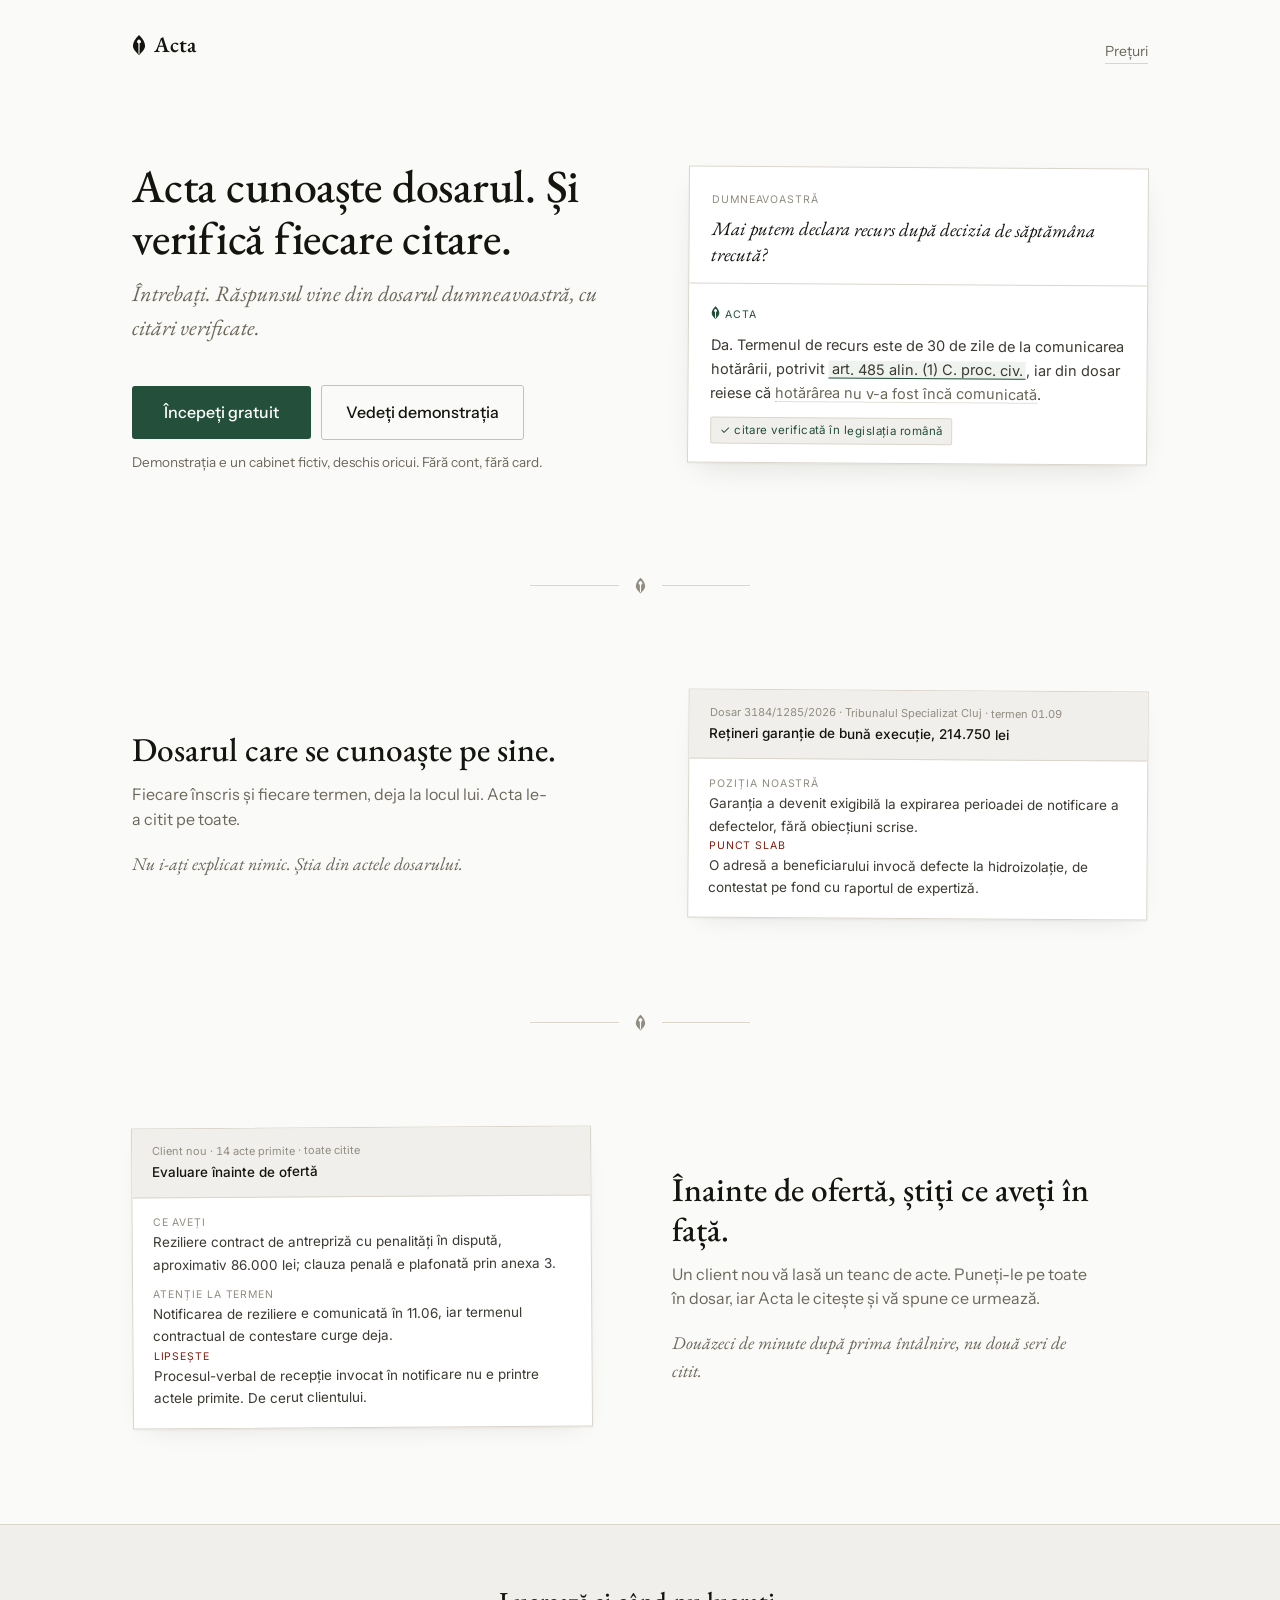
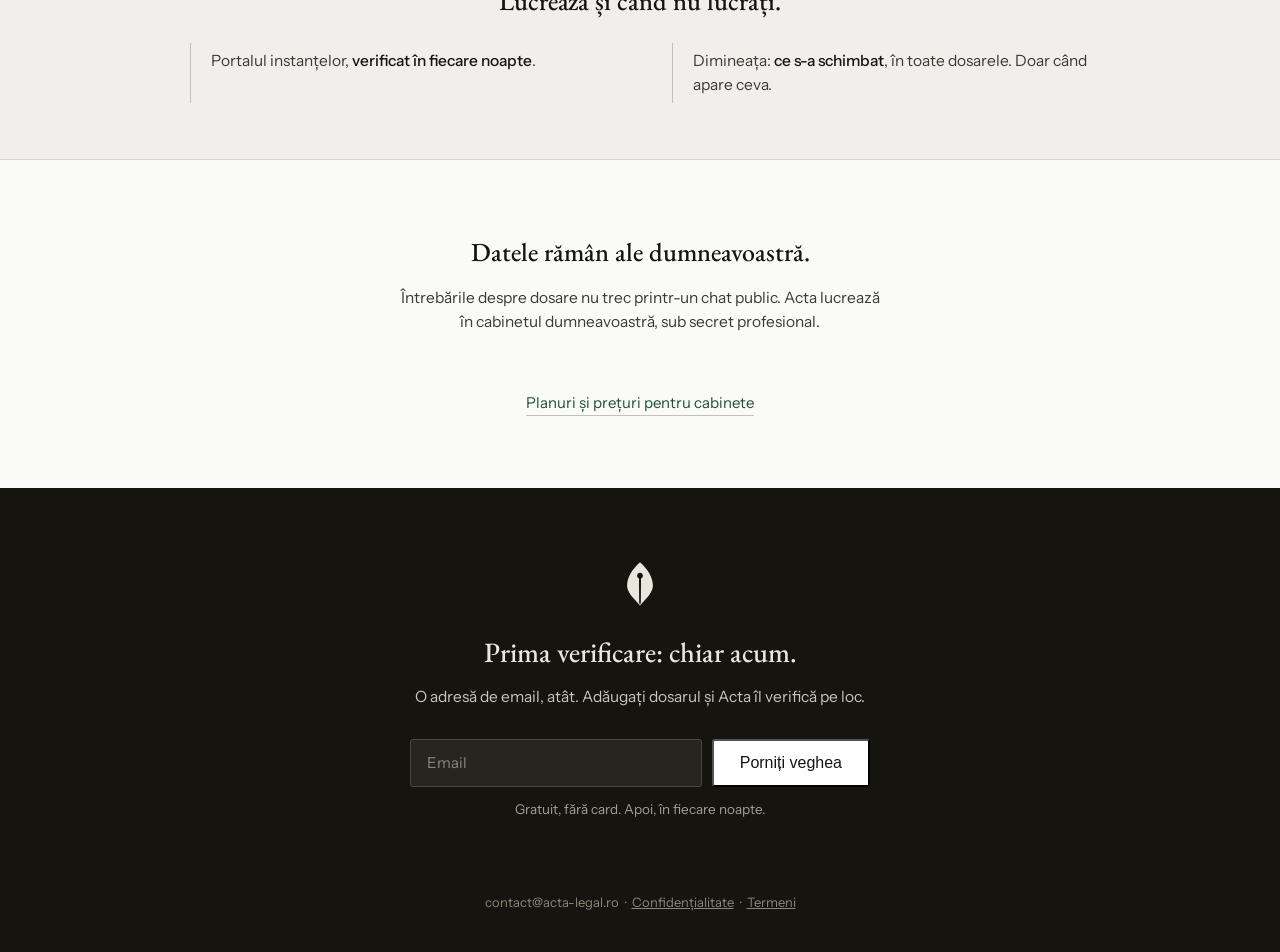
==== commit b687bd98: "Landing: claim the citation check, not the currency of the law The hero promised "Si legea, asa cum " ====
--- a/index.html
+++ b/index.html
@@ -3,12 +3,12 @@
 <head>
   <meta charset="UTF-8">
   <meta name="viewport" content="width=device-width, initial-scale=1">
-  <title>Acta. Cunoaște dosarul. Și legea, așa cum e azi.</title>
+  <title>Acta. Cunoaște dosarul. Și verifică fiecare citare.</title>
   <link rel="icon" href="/favicon.svg" type="image/svg+xml">
   <link rel="alternate icon" href="/favicon-32.png" type="image/png">
   <link rel="apple-touch-icon" href="/apple-touch-icon.png">
-  <meta name="description" content="Întrebați dosarul și primiți răspunsuri cu citări verificate în legislația de azi. Portalul instanțelor, verificat în fiecare noapte. Începeți gratuit.">
-  <meta property="og:title" content="Acta. Cunoaște dosarul. Și legea, așa cum e azi.">
+  <meta name="description" content="Întrebați dosarul și primiți răspunsuri cu citări verificate în legislația română, cu semnalarea textelor abrogate. Portalul instanțelor, verificat în fiecare noapte. Începeți gratuit.">
+  <meta property="og:title" content="Acta. Cunoaște dosarul. Și verifică fiecare citare.">
   <meta property="og:description" content="Răspunsuri din dosarul dumneavoastră, cu citări verificate. Portalul, verificat în fiecare noapte. Începeți gratuit.">
   <meta property="og:url" content="https://acta-legal.ro/">
   <meta property="og:type" content="website">
@@ -175,7 +175,7 @@
 
   <section class="hero">
     <div class="lede">
-      <h1>Acta cunoaște dosarul. Și legea, așa cum e azi.</h1>
+      <h1>Acta cunoaște dosarul. Și verifică fiecare citare.</h1>
       <p class="sub">Întrebați. Răspunsul vine din dosarul dumneavoastră, cu citări verificate.</p>
     </div>
 
@@ -189,7 +189,7 @@
         <p>Da. Termenul de recurs este de 30 de zile de la comunicarea hotărârii, potrivit
           <span class="cite">art.&nbsp;485 alin.&nbsp;(1) C.&nbsp;proc.&nbsp;civ.</span>, iar din dosar reiese că
           <span class="src">hotărârea nu v-a fost încă comunicată</span>.</p>
-        <span class="chip">✓ citare verificată · în vigoare azi</span>
+        <span class="chip">✓ citare verificată în legislația română</span>
       </div>
     </div>
 
@@ -289,7 +289,7 @@
   </div>
 </section>
 <footer>
-  <div class="wrap">contact@acta-legal.ro &nbsp;·&nbsp; <a href="#">Confidențialitate</a> &nbsp;·&nbsp; <a href="#">Termeni</a></div>
+  <div class="wrap">contact@acta-legal.ro &nbsp;·&nbsp; <a href="/privacy/">Confidențialitate</a> &nbsp;·&nbsp; <a href="/terms/">Termeni</a></div>
 </footer>
 
 <script>
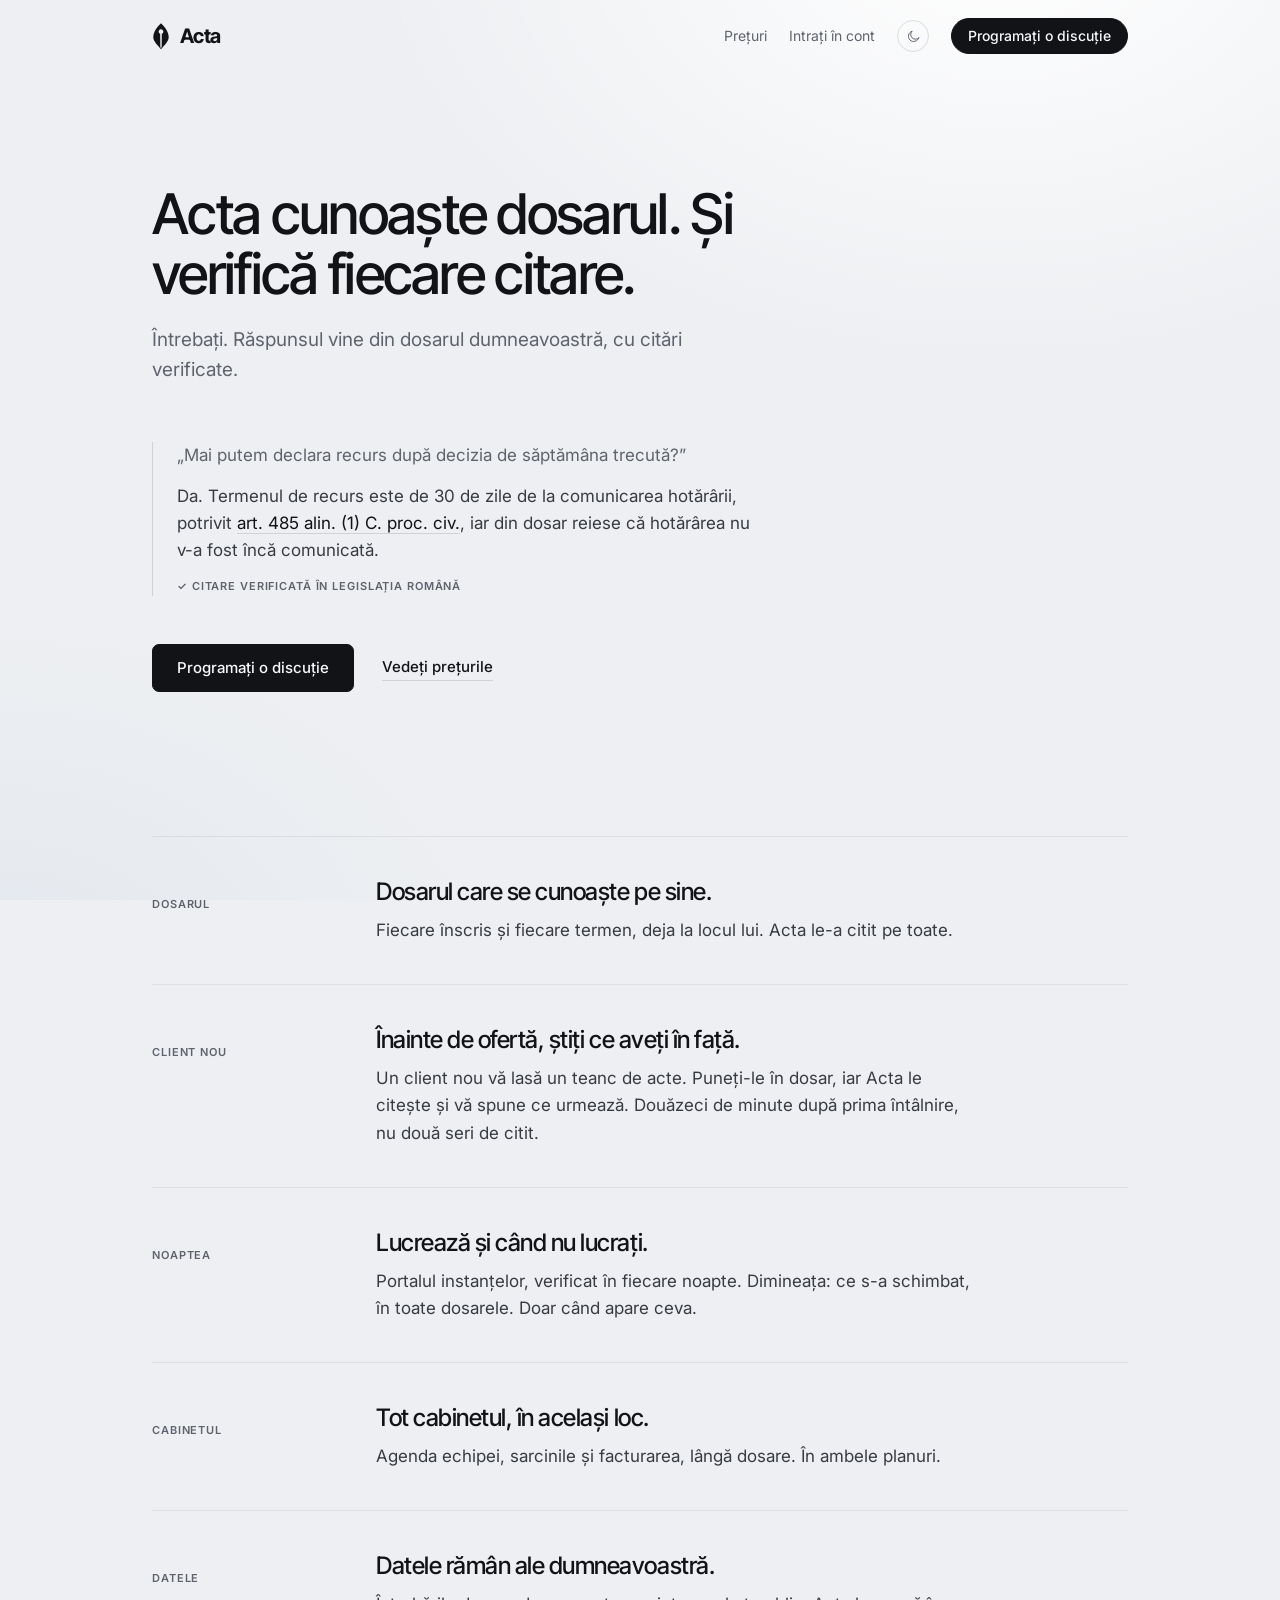
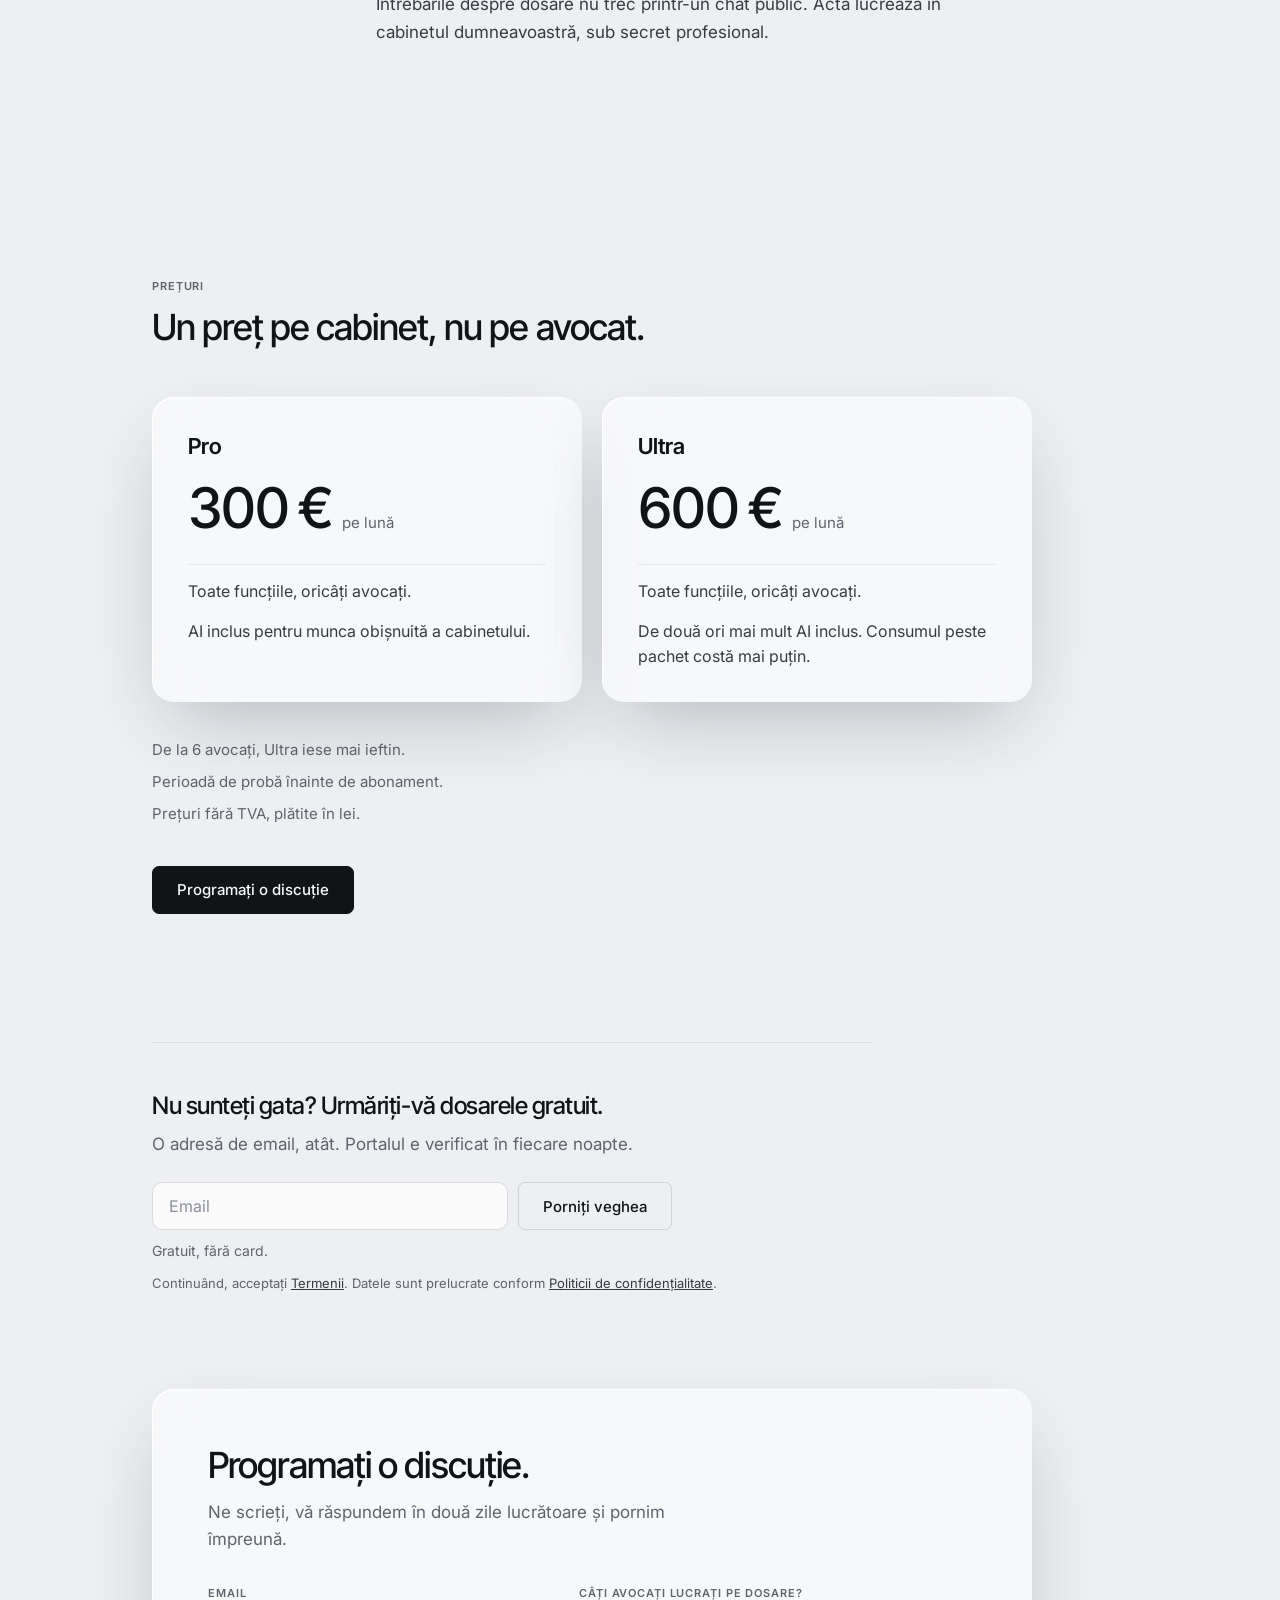
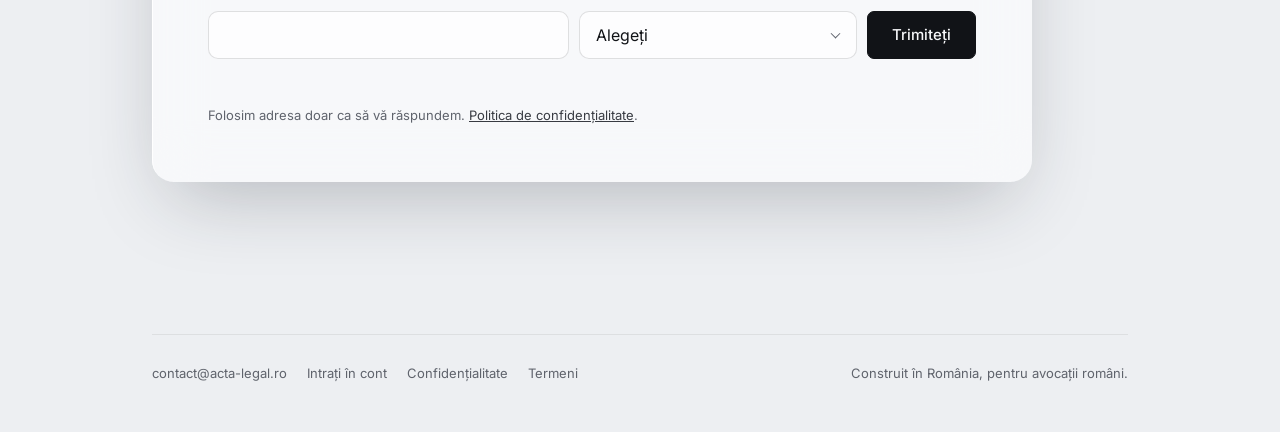
==== commit 9efe9a53: "Landing v4: the app's Spatial look, Pro/Ultra pricing, Privacy + Terms v1 - Text-only redesign on th" ====
--- a/index.html
+++ b/index.html
@@ -4,18 +4,22 @@
   <meta charset="UTF-8">
   <meta name="viewport" content="width=device-width, initial-scale=1">
   <title>Acta. Cunoaște dosarul. Și verifică fiecare citare.</title>
+  <script>(function(d){d.classList.add("js");try{var t=localStorage.getItem("acta-theme");if(t==="light"||t==="dark")d.setAttribute("data-theme",t)}catch(e){}setTimeout(function(){if(!window.actaSite)d.classList.remove("js")},2500)})(document.documentElement)</script>
   <link rel="icon" href="/favicon.svg" type="image/svg+xml">
   <link rel="alternate icon" href="/favicon-32.png" type="image/png">
   <link rel="apple-touch-icon" href="/apple-touch-icon.png">
-  <meta name="description" content="Întrebați dosarul și primiți răspunsuri cu citări verificate în legislația română, cu semnalarea textelor abrogate. Portalul instanțelor, verificat în fiecare noapte. Începeți gratuit.">
+  <meta name="description" content="Acta cunoaște dosarul și verifică fiecare citare în legislația română. Portalul instanțelor, verificat în fiecare noapte. Un preț pe cabinet, nu pe avocat.">
   <meta property="og:title" content="Acta. Cunoaște dosarul. Și verifică fiecare citare.">
-  <meta property="og:description" content="Răspunsuri din dosarul dumneavoastră, cu citări verificate. Portalul, verificat în fiecare noapte. Începeți gratuit.">
+  <meta property="og:description" content="Răspunsuri din dosarul dumneavoastră, cu citări verificate. Agenda, sarcinile și facturarea cabinetului, în același loc.">
   <meta property="og:url" content="https://acta-legal.ro/">
   <meta property="og:type" content="website">
   <meta property="og:locale" content="ro_RO">
+  <meta name="theme-color" content="#edeff2" media="(prefers-color-scheme: light)">
+  <meta name="theme-color" content="#0b0c0e" media="(prefers-color-scheme: dark)">
   <link rel="preconnect" href="https://fonts.googleapis.com">
   <link rel="preconnect" href="https://fonts.gstatic.com" crossorigin>
-  <link href="https://fonts.googleapis.com/css2?family=EB+Garamond:ital,wght@0,400;0,500;0,600;1,400&family=Instrument+Sans:wght@400;500;600&family=Inter:wght@400;500&display=swap" rel="stylesheet">
+  <link href="https://fonts.googleapis.com/css2?family=Inter:wght@400;500;600&family=Inter+Tight:wght@500;600;700&display=swap" rel="stylesheet">
+  <link rel="stylesheet" href="/css/site.css">
   <!-- Umami, self-hosted collector at analytics.acta-legal.ro.
        The tracker is vendored (js/a.js) rather than loaded from the analytics
        host, so no third-party origin can execute script on a page that collects
@@ -25,300 +29,207 @@
   <script defer src="/js/a.js"
           data-website-id="198f8cd9-6c70-42f2-9277-fb39db06a86d"
           data-host-url="https://analytics.acta-legal.ro"></script>
-<style>
-  :root{
-    --paper:#fafaf8; --surface:#ffffff; --tinted:#f0efeb; --tinted-deep:#e8e5dc;
-    --rule:#dad6cc; --rule-strong:#c6c1b3;
-    --ink:#15140f; --text-2:#3d3a32; --text-3:#6b6759; --text-4:#918d80;
-    --accent:#234f3b; --accent-2:#2c6149;
-    --display:'EB Garamond', Georgia, serif;
-    --ui:'Instrument Sans', -apple-system, sans-serif;
-    --artifact:'Inter', -apple-system, sans-serif;
-    --doc:'Tinos','Times New Roman', serif;
-  }
-  *{margin:0;padding:0;box-sizing:border-box}
-  body{background:var(--paper);color:var(--ink);font-family:var(--ui);line-height:1.55;-webkit-font-smoothing:antialiased}
-  .note{position:sticky;top:0;z-index:9;background:var(--ink);color:#cfcbc0;font-size:12px;letter-spacing:.04em;text-align:center;padding:6px 12px}
-
-  .wrap{max-width:680px;margin:0 auto;padding:0 24px}
-  .wrap-wide{max-width:1080px;margin:0 auto;padding:0 32px}
-
-  header.site{display:flex;justify-content:space-between;align-items:baseline;padding:28px 0 0}
-  .wordmark{font-family:var(--display);font-weight:600;font-size:22px;display:inline-flex;align-items:center;gap:8px;color:var(--ink)}
-  .wordmark .nib{width:14px;height:22px;color:var(--ink)}
-  .navlink{font-size:14px;color:var(--text-3);text-decoration:none;border-bottom:1px solid var(--rule)}
-
-  /* ---- HERO ---- */
-  .hero{padding:72px 0 80px;text-align:center}
-  .hero h1{font-family:var(--display);font-weight:500;font-size:clamp(30px,3.6vw,46px);line-height:1.14;letter-spacing:-.005em}
-  .hero .sub{font-family:var(--display);font-style:italic;font-size:clamp(18px,1.8vw,22px);color:var(--text-3);margin-top:12px}
-
-  .qa{margin:44px auto 0;max-width:460px;background:var(--surface);border:1px solid var(--rule);text-align:left;
-    box-shadow:0 1px 2px rgba(21,20,15,.05),0 12px 32px -12px rgba(21,20,15,.14);transform:rotate(-.3deg)}
-  .qa .q{padding:18px 22px 14px;border-bottom:1px solid var(--rule)}
-  .qa .q .who{font-family:var(--artifact);font-size:10.5px;letter-spacing:.09em;text-transform:uppercase;color:var(--text-4)}
-  .qa .q p{font-family:var(--display);font-style:italic;font-size:19px;line-height:1.4;margin-top:6px}
-  .qa .a{padding:16px 22px 18px}
-  .qa .a .who{font-family:var(--artifact);font-size:10.5px;letter-spacing:.09em;text-transform:uppercase;color:var(--accent)}
-  .qa .a p{font-family:var(--artifact);font-size:14.5px;color:var(--text-2);margin-top:8px;line-height:1.65}
-  .qa .a .src{color:var(--text-3);border-bottom:1px dotted var(--rule-strong)}
-  .qa .cite{background:#eef3ef;border-bottom:1px solid var(--accent);padding:0 3px;white-space:nowrap}
-  .qa .chip{display:inline-flex;align-items:center;gap:6px;margin-top:12px;font-family:var(--artifact);font-size:11.5px;
-    letter-spacing:.04em;color:var(--accent);border:1px solid var(--rule);border-radius:2px;padding:4px 9px;background:var(--tinted)}
-
-  .cta-block{margin-top:40px}
-  .btn{display:inline-block;background:var(--accent);color:#fff;text-decoration:none;font-weight:500;font-size:16px;padding:14px 32px;border-radius:3px}
-  .btn:hover{background:var(--accent-2)}
-  .btn-ghost{display:inline-block;color:var(--ink);text-decoration:none;font-weight:500;font-size:16px;padding:14px 24px;border:1px solid var(--rule-strong);border-radius:3px;margin-left:10px}
-  .micro{margin-top:12px;font-size:13.5px;color:var(--text-3)}
-
-  /* Desktop hero: text left, slip right; mobile keeps headline → slip → CTA */
-  @media (min-width:900px){
-    .hero{text-align:left;display:grid;grid-template-columns:1fr 460px;grid-template-areas:"lede qa" "cta qa";gap:0 72px;align-items:center;padding:96px 0 104px}
-    .hero .lede{grid-area:lede;max-width:480px;align-self:end}
-    .hero .qa{grid-area:qa;margin:0;transform:rotate(.4deg)}
-    .hero .cta-block{grid-area:cta;align-self:start}
-  }
-
-  .rule-sep{border:none;border-top:1px solid var(--rule);max-width:120px;margin:0 auto}
-  .orn{display:flex;align-items:center;justify-content:center;gap:16px;max-width:220px;margin:0 auto;color:var(--rule-strong)}
-  .orn::before,.orn::after{content:"";flex:1;border-top:1px solid var(--rule)}
-  .orn .nib{width:11px;height:17px;color:var(--text-4)}
-
-  /* ---- ARTIFACT SECTIONS ---- */
-  .knows{padding:80px 0;text-align:center}
-  .knows h2{font-family:var(--display);font-weight:500;font-size:clamp(24px,2.6vw,34px);line-height:1.2}
-  .knows .sub{font-size:16px;color:var(--text-3);margin-top:12px;max-width:460px;margin-left:auto;margin-right:auto}
-  .dosar{margin:36px auto 0;max-width:460px;background:var(--surface);border:1px solid var(--rule);text-align:left;font-family:var(--artifact);
-    box-shadow:0 1px 2px rgba(21,20,15,.05),0 10px 28px -14px rgba(21,20,15,.12)}
-  .dosar .d-head{padding:14px 20px;border-bottom:1px solid var(--rule);background:var(--tinted)}
-  .dosar .d-head .no{font-size:11px;color:var(--text-4);font-variant-numeric:tabular-nums}
-  .dosar .d-head .ti{font-size:13.5px;font-weight:500;margin-top:2px}
-  .dosar .d-body{padding:16px 20px 18px;font-size:13.5px;color:var(--text-2);line-height:1.65}
-  .dosar .d-body .lbl{font-size:10.5px;letter-spacing:.09em;text-transform:uppercase;color:var(--text-4);display:block;margin-top:10px}
-  .dosar .d-body .lbl:first-child{margin-top:0}
-  .dosar .d-body .weak .lbl{color:#7a1f0f}
-  .knows .after{margin-top:26px;font-size:15.5px;color:var(--text-2);max-width:440px;margin-left:auto;margin-right:auto}
-
-  /* Desktop: alternating text/artifact columns; mobile keeps text → card → punchline */
-  @media (min-width:900px){
-    .knows{display:grid;grid-template-columns:1fr 460px;grid-template-areas:"text card" "after card";gap:0 80px;align-items:center;text-align:left;padding:96px 0}
-    .knows.flip{grid-template-columns:460px 1fr;grid-template-areas:"card text" "card after"}
-    .knows .k-text{grid-area:text;align-self:end}
-    .knows .dosar{grid-area:card;margin:0}
-    .knows .after{grid-area:after;align-self:start;margin-top:18px;margin-left:0;max-width:420px;font-family:var(--display);font-style:italic;font-size:18px;color:var(--text-3)}
-    .knows .sub{margin-left:0;max-width:420px}
-    .knows .dosar.tilt-l{transform:rotate(-.4deg)}
-    .knows .dosar.tilt-r{transform:rotate(.4deg)}
-  }
-
-  /* ---- PRESENCE ---- */
-  .presence{background:var(--tinted);border-top:1px solid var(--rule);border-bottom:1px solid var(--rule);padding:56px 0;text-align:center}
-  .presence h2{font-family:var(--display);font-weight:500;font-size:26px}
-  .presence ul{list-style:none;max-width:440px;margin:22px auto 0;text-align:left}
-  .presence li{padding:12px 0;border-bottom:1px solid var(--rule);font-size:15.5px;color:var(--text-2)}
-  .presence li:last-child{border-bottom:none}
-  .presence li em{font-style:normal;color:var(--ink);font-weight:500}
-  @media (min-width:900px){
-    .presence ul{max-width:900px;display:grid;grid-template-columns:1fr 1fr;gap:0 64px}
-    .presence li{border-bottom:none;border-left:1px solid var(--rule-strong);padding:6px 0 6px 20px}
-  }
-
-  /* ---- TRUST / PLANS ---- */
-  .trust{padding:72px 0 56px;text-align:center}
-  .trust h2{font-family:var(--display);font-weight:500;font-size:26px}
-  .trust p{max-width:480px;margin:14px auto 0;font-size:15.5px;color:var(--text-2)}
-  .plans{padding:0 0 72px;text-align:center}
-  .plans a.more{display:inline-block;font-size:15px;color:var(--accent);text-decoration:none;border-bottom:1px solid var(--rule-strong)}
-
-  /* ---- CLOSE ---- */
-  .close{background:var(--ink);color:#e9e6dc;padding:72px 0;text-align:center}
-  .close h2{font-family:var(--display);font-weight:500;font-size:28px}
-  .close .btn{background:#fff;color:var(--ink);margin-top:26px}
-  .close .micro{color:#a39f92}
-  .close .lede2{color:#c9c5b8;font-size:15.5px;margin-top:10px}
-  .signup{margin:30px auto 0;max-width:460px;display:flex;gap:10px;flex-wrap:wrap;justify-content:center}
-  .signup input{flex:1;min-width:200px;padding:13px 16px;font-size:15px;font-family:var(--ui);
-    background:#26251f;border:1px solid #4a4839;border-radius:3px;color:#e9e6dc}
-  .signup input::placeholder{color:#8a8678}
-  .signup input:focus{outline:none;border-color:#8a8678}
-  .signup .btn{margin-top:0;padding:13px 26px;flex-shrink:0}
-  @media (max-width:560px){ .signup{flex-direction:column} .signup .btn{width:100%} }
-  footer{background:var(--ink);color:#8a8678;padding:0 0 40px;text-align:center;font-size:13px}
-  footer a{color:#8a8678}
-
-  @media (max-width:480px){ .btn-ghost{margin-left:0;margin-top:10px} }
-
-  #start { scroll-margin-top: 24px; }
-</style>
+  <script defer src="/js/site.js"></script>
 </head>
 <body>
 <svg width="0" height="0" style="position:absolute" aria-hidden="true">
   <defs>
-    <symbol id="nib-full" viewBox="16 6 32 51">
-      <path fill="currentColor" fill-rule="evenodd" d="M32 8.5 C 41 16.5 46 25.5 46 34 C 46 37.5 44.3 41 41.5 44.7 L32 55.5 L22.5 44.7 C 19.7 41 18 37.5 18 34 C 18 25.5 23 16.5 32 8.5 Z M30.9 26 A 3.2 3.2 0 1 1 33.1 26 L32.9 52.4 L32 54.6 L31.1 52.4 Z"/>
-    </symbol>
     <symbol id="nib-mid" viewBox="16 6 32 51">
       <path fill="currentColor" fill-rule="evenodd" d="M32 8.5 C 41 16.5 46 25.5 46 34 C 46 37.5 44.3 41 41.5 44.7 L32 55.5 L22.5 44.7 C 19.7 41 18 37.5 18 34 C 18 25.5 23 16.5 32 8.5 Z M30.5 27.5 A 4.3 4.3 0 1 1 33.5 27.5 L33.2 51.4 L32 54 L30.8 51.4 Z"/>
     </symbol>
-    <symbol id="nib-keyhole" viewBox="16 6 32 51">
-      <path fill="currentColor" fill-rule="evenodd" d="M32 8.5 C 41 16.5 46 25.5 46 34 C 46 37.5 44.3 41 41.5 44.7 L32 55.5 L22.5 44.7 C 19.7 41 18 37.5 18 34 C 18 25.5 23 16.5 32 8.5 Z M30 29.1 A 5.3 5.3 0 1 1 34 29.1 L33.6 50.2 L32 53.4 L30.4 50.2 Z"/>
-    </symbol>
   </defs>
 </svg>
 
-<div class="wrap-wide">
-  <header class="site">
-    <span class="wordmark"><svg class="nib" aria-hidden="true"><use href="#nib-mid"/></svg>Acta</span>
-    <a class="navlink" href="/preturi/" data-track="nav-preturi">Prețuri</a>
-  </header>
-
-  <section class="hero">
-    <div class="lede">
-      <h1>Acta cunoaște dosarul. Și verifică fiecare citare.</h1>
-      <p class="sub">Întrebați. Răspunsul vine din dosarul dumneavoastră, cu citări verificate.</p>
-    </div>
-
-    <div class="qa">
-      <div class="q">
-        <span class="who">Dumneavoastră</span>
-        <p>Mai putem declara recurs după decizia de săptămâna trecută?</p>
-      </div>
-      <div class="a">
-        <span class="who"><svg class="nib-sig" aria-hidden="true" style="width:9px;height:14px;vertical-align:-2px;margin-right:5px;color:var(--accent)"><use href="#nib-keyhole"/></svg>Acta</span>
-        <p>Da. Termenul de recurs este de 30 de zile de la comunicarea hotărârii, potrivit
-          <span class="cite">art.&nbsp;485 alin.&nbsp;(1) C.&nbsp;proc.&nbsp;civ.</span>, iar din dosar reiese că
-          <span class="src">hotărârea nu v-a fost încă comunicată</span>.</p>
-        <span class="chip">✓ citare verificată în legislația română</span>
-      </div>
-    </div>
-
-    <div class="cta-block">
-      <a class="btn" href="#start" data-track="hero-cta-free">Începeți gratuit</a><a class="btn-ghost" href="https://app.acta-legal.ro" data-track="hero-cta-demo">Vedeți demonstrația</a>
-      <p class="micro">Demonstrația e un cabinet fictiv, deschis oricui. Fără cont, fără card.</p>
-    </div>
-  </section>
-</div>
-
-<div class="orn"><svg class="nib" aria-hidden="true"><use href="#nib-keyhole"/></svg></div>
-
-<div class="wrap-wide">
-  <section class="knows">
-    <div class="k-text">
-      <h2>Dosarul care se cunoaște pe sine.</h2>
-      <p class="sub">Fiecare înscris și fiecare termen, deja la locul lui. Acta le-a citit pe toate.</p>
-    </div>
-
-    <div class="dosar tilt-r">
-      <div class="d-head">
-        <div class="no">Dosar 3184/1285/2026 · Tribunalul Specializat Cluj · termen 01.09</div>
-        <div class="ti">Rețineri garanție de bună execuție, 214.750 lei</div>
-      </div>
-      <div class="d-body">
-        <span class="lbl">Poziția noastră</span>
-        Garanția a devenit exigibilă la expirarea perioadei de notificare a defectelor, fără obiecțiuni scrise.
-        <span class="weak"><span class="lbl">Punct slab</span></span>
-        O adresă a beneficiarului invocă defecte la hidroizolație, de contestat pe fond cu raportul de expertiză.
-      </div>
-    </div>
-
-    <p class="after">Nu i-ați explicat nimic. Știa din actele dosarului.</p>
-  </section>
-</div>
-
-<div class="orn"><svg class="nib" aria-hidden="true"><use href="#nib-keyhole"/></svg></div>
-
-<div class="wrap-wide">
-  <section class="knows flip">
-    <div class="k-text">
-      <h2>Înainte de ofertă, știți ce aveți în față.</h2>
-      <p class="sub">Un client nou vă lasă un teanc de acte. Puneți-le pe toate în dosar, iar Acta le citește și vă spune ce urmează.</p>
-    </div>
-
-    <div class="dosar tilt-l">
-      <div class="d-head">
-        <div class="no">Client nou · 14 acte primite · toate citite</div>
-        <div class="ti">Evaluare înainte de ofertă</div>
-      </div>
-      <div class="d-body">
-        <span class="lbl">Ce aveți</span>
-        Reziliere contract de antrepriză cu penalități în dispută, aproximativ 86.000 lei; clauza penală e plafonată prin anexa 3.
-        <span class="lbl">Atenție la termen</span>
-        Notificarea de reziliere e comunicată în 11.06, iar termenul contractual de contestare curge deja.
-        <span class="weak"><span class="lbl">Lipsește</span></span>
-        Procesul-verbal de recepție invocat în notificare nu e printre actele primite. De cerut clientului.
-      </div>
-    </div>
-
-    <p class="after">Douăzeci de minute după prima întâlnire, nu două seri de citit.</p>
-  </section>
-</div>
-
-<section class="presence">
-  <div class="wrap-wide">
-    <h2>Lucrează și când nu lucrați.</h2>
-    <ul>
-      <li>Portalul instanțelor, <em>verificat în fiecare noapte</em>.</li>
-      <li>Dimineața: <em>ce s-a schimbat</em>, în toate dosarele. Doar când apare ceva.</li>
-    </ul>
+<header class="site-head">
+  <div class="wrap">
+    <a class="brand" href="/" aria-label="Acta, pagina principală"><svg aria-hidden="true"><use href="#nib-mid"/></svg>Acta</a>
+    <nav class="nav">
+      <a class="quiet" href="#preturi" data-track="nav-preturi">Prețuri</a>
+      <a class="quiet" href="https://app.acta-legal.ro" data-track="nav-login">Intrați în cont</a>
+      <button class="theme-toggle" type="button" aria-label="Schimbați tema">
+        <svg class="moon" viewBox="0 0 24 24" fill="none" stroke="currentColor" stroke-width="1.6" stroke-linecap="round" stroke-linejoin="round" aria-hidden="true"><path d="M20.5 14.2A8.5 8.5 0 1 1 9.8 3.5a6.6 6.6 0 0 0 10.7 10.7z"/></svg>
+        <svg class="sun" viewBox="0 0 24 24" fill="none" stroke="currentColor" stroke-width="1.6" stroke-linecap="round" aria-hidden="true"><circle cx="12" cy="12" r="4"/><path d="M12 2.5v2M12 19.5v2M2.5 12h2M19.5 12h2M5.3 5.3l1.4 1.4M17.3 17.3l1.4 1.4M5.3 18.7l1.4-1.4M17.3 6.7l1.4-1.4"/></svg>
+      </button>
+      <a class="btn pill" href="#discutie" data-track="nav-discutie">Programați o discuție</a>
+    </nav>
   </div>
-</section>
-
-<div class="wrap">
-  <section class="trust">
-    <h2>Datele rămân ale dumneavoastră.</h2>
-    <p>Întrebările despre dosare nu trec printr-un chat public. Acta lucrează în cabinetul dumneavoastră, sub secret profesional.</p>
-  </section>
-
-  <section class="plans">
-    <a class="more" href="/preturi/" data-track="band-preturi">Planuri și prețuri pentru cabinete</a>
-  </section>
-</div>
-
-<section class="close" id="start">
-  <div class="wrap">
-    <svg aria-hidden="true" style="width:30px;height:47px;color:#e9e6dc;margin-bottom:18px"><use href="#nib-full"/></svg>
-    <h2>Prima verificare: chiar acum.</h2>
-    <p class="lede2">O adresă de email, atât. Adăugați dosarul și Acta îl verifică pe loc.</p>
-    <form class="signup" id="veghe-form" novalidate>
-      <input type="email" name="email" placeholder="Email" aria-label="Email" autocomplete="email" required>
-      <button class="btn" type="submit">Porniți veghea</button>
-    </form>
-    <p class="micro" id="veghe-msg" role="status">Gratuit, fără card. Apoi, în fiecare noapte.</p>
-    <noscript><p class="micro"><a href="https://app.acta-legal.ro/veghe/start" style="color:#e9e6dc">Creați contul în aplicație</a></p></noscript>
-  </div>
-</section>
-<footer>
-  <div class="wrap">contact@acta-legal.ro &nbsp;·&nbsp; <a href="/privacy/">Confidențialitate</a> &nbsp;·&nbsp; <a href="/terms/">Termeni</a></div>
+</header>
+
+<main>
+  <section class="top">
+    <div class="wrap">
+      <div class="col">
+        <h1 class="reveal">Acta cunoaște dosarul. Și verifică fiecare citare.</h1>
+        <p class="sub reveal" style="--i:1">Întrebați. Răspunsul vine din dosarul dumneavoastră, cu citări verificate.</p>
+
+        <figure class="exchange reveal" style="--i:2">
+          <p class="ask">„Mai putem declara recurs după decizia de săptămâna trecută?”</p>
+          <p class="answer">Da. Termenul de recurs este de 30 de zile de la comunicarea hotărârii, potrivit
+            <span class="cite">art.&nbsp;485 alin.&nbsp;(1) C.&nbsp;proc.&nbsp;civ.</span>, iar din dosar reiese că
+            hotărârea nu v-a fost încă comunicată.</p>
+          <figcaption class="verified label">✓ Citare verificată în legislația română</figcaption>
+        </figure>
+
+        <div class="actions reveal" style="--i:3">
+          <a class="btn" href="#discutie" data-track="hero-discutie">Programați o discuție</a>
+          <a class="textlink" href="#preturi" data-track="hero-preturi">Vedeți prețurile</a>
+        </div>
+      </div>
+    </div>
+  </section>
+
+  <section class="blocks" aria-label="Ce face Acta">
+    <div class="wrap">
+      <article class="block reveal">
+        <p class="label">Dosarul</p>
+        <div>
+          <h3>Dosarul care se cunoaște pe sine.</h3>
+          <p>Fiecare înscris și fiecare termen, deja la locul lui. Acta le-a citit pe toate.</p>
+        </div>
+      </article>
+      <article class="block reveal">
+        <p class="label">Client nou</p>
+        <div>
+          <h3>Înainte de ofertă, știți ce aveți în față.</h3>
+          <p>Un client nou vă lasă un teanc de acte. Puneți-le în dosar, iar Acta le citește și vă spune ce urmează. Douăzeci de minute după prima întâlnire, nu două seri de citit.</p>
+        </div>
+      </article>
+      <article class="block reveal">
+        <p class="label">Noaptea</p>
+        <div>
+          <h3>Lucrează și când nu lucrați.</h3>
+          <p>Portalul instanțelor, verificat în fiecare noapte. Dimineața: ce s-a schimbat, în toate dosarele. Doar când apare ceva.</p>
+        </div>
+      </article>
+      <article class="block reveal">
+        <p class="label">Cabinetul</p>
+        <div>
+          <h3>Tot cabinetul, în același loc.</h3>
+          <p>Agenda echipei, sarcinile și facturarea, lângă dosare. În ambele planuri.</p>
+        </div>
+      </article>
+      <article class="block reveal">
+        <p class="label">Datele</p>
+        <div>
+          <h3>Datele rămân ale dumneavoastră.</h3>
+          <p>Întrebările despre dosare nu trec printr-un chat public. Acta lucrează în cabinetul dumneavoastră, sub secret profesional.</p>
+        </div>
+      </article>
+    </div>
+  </section>
+
+  <section class="pricing" id="preturi">
+    <div class="wrap">
+      <p class="label reveal">Prețuri</p>
+      <h2 class="reveal" style="--i:1; margin-top:12px">Un preț pe cabinet, nu pe avocat.</h2>
+
+      <div class="plans">
+        <article class="plan glass reveal" style="--i:2">
+          <h3 class="name">Pro</h3>
+          <p class="price"><b>300&nbsp;€</b><span>pe lună</span></p>
+          <ul>
+            <li>Toate funcțiile, oricâți avocați.</li>
+            <li>AI inclus pentru munca obișnuită a cabinetului.</li>
+          </ul>
+        </article>
+        <article class="plan glass reveal" style="--i:3">
+          <h3 class="name">Ultra</h3>
+          <p class="price"><b>600&nbsp;€</b><span>pe lună</span></p>
+          <ul>
+            <li>Toate funcțiile, oricâți avocați.</li>
+            <li>De două ori mai mult AI inclus. Consumul peste pachet costă mai puțin.</li>
+          </ul>
+        </article>
+      </div>
+
+      <ul class="notes reveal">
+        <li>De la 6 avocați, Ultra iese mai ieftin.</li>
+        <li>Perioadă de probă înainte de abonament.</li>
+        <li>Prețuri fără TVA, plătite în lei.</li>
+      </ul>
+
+      <div class="actions reveal">
+        <a class="btn" href="#discutie" data-track="pricing-discutie">Programați o discuție</a>
+      </div>
+    </div>
+  </section>
+
+  <section class="door" aria-labelledby="door-title">
+    <div class="wrap">
+      <div class="inner col reveal">
+        <h3 id="door-title">Nu sunteți gata? Urmăriți-vă dosarele gratuit.</h3>
+        <p>O adresă de email, atât. Portalul e verificat în fiecare noapte.</p>
+        <form id="veghe-form" novalidate>
+          <input class="field" type="email" name="email" placeholder="Email" aria-label="Email" autocomplete="email" required>
+          <button class="btn ghost" type="submit">Porniți veghea</button>
+        </form>
+        <p class="form-status" id="veghe-msg" role="status">Gratuit, fără card.</p>
+        <p class="form-note">Continuând, acceptați <a href="/terms/">Termenii</a>. Datele sunt prelucrate conform <a href="/privacy/">Politicii de confidențialitate</a>.</p>
+        <noscript><p class="form-status"><a class="textlink" href="https://app.acta-legal.ro/veghe/start">Creați contul în aplicație</a></p></noscript>
+      </div>
+    </div>
+  </section>
+
+  <section class="talk" id="discutie" aria-labelledby="talk-title">
+    <div class="wrap">
+      <div class="panel glass reveal">
+        <h2 id="talk-title">Programați o discuție.</h2>
+        <p>Ne scrieți, vă răspundem în două zile lucrătoare și pornim împreună.</p>
+        <form id="talk-form" novalidate>
+          <label>
+            <span class="label">Email</span>
+            <input class="field" type="email" name="email" autocomplete="email" required>
+          </label>
+          <label>
+            <span class="label">Câți avocați lucrați pe dosare?</span>
+            <span class="select">
+              <select class="field" name="size" required>
+                <option value="" selected disabled>Alegeți</option>
+                <option value="1 avocat">1</option>
+                <option value="2-3 avocați">2–3</option>
+                <option value="4-5 avocați">4–5</option>
+                <option value="6-10 avocați">6–10</option>
+                <option value="peste 10 avocați">peste 10</option>
+              </select>
+            </span>
+          </label>
+          <button class="btn" type="submit">Trimiteți</button>
+        </form>
+        <p class="form-status" id="talk-msg" role="status"></p>
+        <p class="form-note">Folosim adresa doar ca să vă răspundem. <a href="/privacy/">Politica de confidențialitate</a>.</p>
+      </div>
+    </div>
+  </section>
+</main>
+
+<footer class="site-foot">
+  <div class="wrap"><div class="row">
+    <a href="mailto:contact@acta-legal.ro">contact@acta-legal.ro</a>
+    <a href="https://app.acta-legal.ro">Intrați în cont</a>
+    <a href="/privacy/">Confidențialitate</a>
+    <a href="/terms/">Termeni</a>
+    <span class="sign">Construit în România, pentru avocații români.</span>
+  </div></div>
 </footer>
 
 <script>
-(function () {
+// Runs after the deferred site.js / Umami scripts, so actaTrack exists for the first scroll check.
+document.addEventListener("DOMContentLoaded", function () {
   "use strict";
-
-  // Every event goes through actaTrack, a no-op when Umami is unavailable
-  // (ad-blocked, offline, still loading, or opted out via /exclude/).
-  window.actaTrack = function (name, data) {
-    if (window.umami && typeof window.umami.track === "function") {
-      window.umami.track(name, data);
-    }
-  };
-  document.querySelectorAll("[data-track]").forEach(function (el) {
-    el.addEventListener("click", function () { window.actaTrack(el.getAttribute("data-track")); });
-  });
-
-  /* ----- free signup: POST to the live Veghe signup, then continue in the app ----- */
+  function track(name, data) { if (window.actaTrack) window.actaTrack(name, data); }
+
+  /* ----- free door: POST to the live Veghe signup, then continue in the app ----- */
   var VEGHE_ENDPOINT = "https://api.acta-legal.ro/veghe/signup";
-  var form = document.getElementById("veghe-form");
-  var msg = document.getElementById("veghe-msg");
-  var msgDefault = msg.textContent;
-  form.addEventListener("submit", function (e) {
+  var vForm = document.getElementById("veghe-form");
+  var vMsg = document.getElementById("veghe-msg");
+  var vDefault = vMsg.textContent;
+  vForm.addEventListener("submit", function (e) {
     e.preventDefault();
-    var email = form.email.value.trim();
-    if (!email) { msg.textContent = "Scrieți adresa de email."; return; }
-    msg.textContent = msgDefault;
-    window.actaTrack("signup-submitted", { source: "landing-form" });
-    form.querySelector("button").disabled = true;
+    var email = vForm.email.value.trim();
+    if (!email) { vMsg.textContent = "Scrieți adresa de email."; return; }
+    vMsg.textContent = vDefault;
+    track("signup-submitted", { source: "landing-form" });
+    vForm.querySelector("button").disabled = true;
     fetch(VEGHE_ENDPOINT, {
       method: "POST",
       headers: { "Content-Type": "application/json" },
@@ -330,25 +241,64 @@
         window.location.href = "https://app.acta-legal.ro/veghe/start?email=" +
           encodeURIComponent(email) + "&sent=1";
       } else {
-        form.querySelector("button").disabled = false;
-        msg.textContent = res.body.message ||
+        vForm.querySelector("button").disabled = false;
+        vMsg.textContent = res.body.message ||
           "Nu am putut porni veghea. Scrieți-ne la contact@acta-legal.ro.";
       }
     }).catch(function () {
-      form.querySelector("button").disabled = false;
-      msg.textContent = "Nu am putut porni veghea. Verificați conexiunea și încercați din nou.";
+      vForm.querySelector("button").disabled = false;
+      vMsg.textContent = "Nu am putut porni veghea. Verificați conexiunea și încercați din nou.";
     });
   });
 
-  /* ----- form visibility, fired once per pageview ----- */
+  /* ----- talk to us: the waitlist route, as a "claim-spot" (the source that upgrades an
+     earlier row and re-notifies). firmShape carries the firm size; the route keeps 40 chars. ----- */
+  var TALK_ENDPOINT = "https://api.acta-legal.ro/public/waitlist";
+  var EMAIL_RE = /^[^\s@]+@[^\s@]+\.[^\s@]+$/;
+  var tForm = document.getElementById("talk-form");
+  var tMsg = document.getElementById("talk-msg");
+  tForm.addEventListener("submit", function (e) {
+    e.preventDefault();
+    var email = tForm.email.value.trim();
+    var size = tForm.size.value;
+    if (!EMAIL_RE.test(email)) { tMsg.textContent = "Scrieți o adresă de email validă."; tForm.email.focus(); return; }
+    if (!size) { tMsg.textContent = "Alegeți câți avocați lucrați pe dosare."; tForm.size.focus(); return; }
+    var button = tForm.querySelector("button");
+    button.disabled = true;
+    button.textContent = "Se trimite...";
+    tMsg.textContent = "";
+    fetch(TALK_ENDPOINT, {
+      method: "POST",
+      headers: { "content-type": "application/json" },
+      body: JSON.stringify({ email: email, source: "claim-spot", firmShape: size })
+    }).then(function (res) {
+      if (!res.ok) { var err = new Error("HTTP " + res.status); err.status = res.status; throw err; }
+      return res.json();
+    }).then(function (data) {
+      track("talk-submitted", { size: size, alreadyOnList: !!data.alreadyOnList });
+      tForm.hidden = true;
+      tMsg.textContent = "Mulțumim. Vă scriem de la contact@acta-legal.ro în două zile lucrătoare.";
+      tMsg.style.color = "var(--ink)";
+    }).catch(function (err) {
+      button.disabled = false;
+      button.textContent = "Trimiteți";
+      tMsg.textContent = err && err.status === 429
+        ? "Prea multe încercări. Încercați din nou peste un minut."
+        : err && err.status === 400
+          ? "Verificați adresa de email."
+          : "Nu am putut trimite. Scrieți-ne la contact@acta-legal.ro.";
+    });
+  });
+
+  /* ----- form visibility, each fired once per pageview. "form-seen" keeps its
+     pre-redesign meaning (the free-plan form); the talk form gets its own event. ----- */
   if ("IntersectionObserver" in window) {
-    var seen = false;
-    var fio = new IntersectionObserver(function (entries) {
-      entries.forEach(function (e) {
-        if (e.isIntersecting && !seen) { seen = true; window.actaTrack("form-seen"); fio.disconnect(); }
-      });
-    }, { threshold: 0.4 });
-    fio.observe(form);
+    [[vForm, "form-seen"], [tForm, "talk-form-seen"]].forEach(function (pair) {
+      var fio = new IntersectionObserver(function (entries) {
+        if (entries.some(function (e) { return e.isIntersecting; })) { track(pair[1]); fio.disconnect(); }
+      }, { threshold: 0.4 });
+      fio.observe(pair[0]);
+    });
   }
 
   /* ----- scroll depth: percentage milestones, each fired once per pageview ----- */
@@ -359,13 +309,13 @@
     var scrollable = doc.scrollHeight - window.innerHeight;
     var pct = scrollable <= 0 ? 100 : (window.scrollY / scrollable) * 100;
     milestones.forEach(function (m) {
-      if (!fired[m] && pct >= m) { fired[m] = true; window.actaTrack("scroll-" + m); }
+      if (!fired[m] && pct >= m) { fired[m] = true; track("scroll-" + m); }
     });
     if (fired[100]) window.removeEventListener("scroll", onScroll);
   }
   window.addEventListener("scroll", onScroll, { passive: true });
   onScroll();
-})();
+});
 </script>
 </body>
 </html>
--- a/css/site.css
+++ b/css/site.css
@@ -0,0 +1,390 @@
+/* acta-legal.ro — the app's Spatial "1c" look, text-only.
+   Tokens: legal-addin .claude/design/spatial-1c/README.md §1. Monochrome on purpose:
+   no brass, no green, no urgency colours on marketing pages.
+   Spec: legal-addin docs/superpowers/specs/2026-10-15-landing-spatial-redesign-design.md */
+
+:root {
+  color-scheme: light;
+  --bg-base: #edeff2;
+  --bg: radial-gradient(900px 620px at 78% -8%, #fff 0%, rgba(255,255,255,0) 70%),
+        radial-gradient(700px 520px at 0% 110%, #e3e8ee 0%, rgba(227,232,238,0) 70%),
+        #edeff2;
+  --glass: rgba(255,255,255,.58);
+  --hl: rgba(255,255,255,.9);
+  --paper: rgba(255,255,255,.7);
+  --tint: rgba(17,19,23,.04);
+  --ink: #111317;
+  --on-ink: #f7f8fa;
+  --t2: #383b42;
+  --t3: #5f636c;
+  --t4: #8b9099;
+  --t5: #bfc3ca;
+  --rule: rgba(17,19,23,.07);
+  --rule2: rgba(17,19,23,.13);
+  --sh: 30,36,48;
+
+  --display: 'Inter Tight', 'Inter', -apple-system, 'Segoe UI', sans-serif;
+  --body: 'Inter', -apple-system, 'Segoe UI', sans-serif;
+  --E: cubic-bezier(0.2, 0, 0, 1);
+}
+
+@media (prefers-color-scheme: dark) {
+  :root:not([data-theme="light"]) {
+    color-scheme: dark;
+    --bg-base: #0b0c0e;
+    --bg: radial-gradient(900px 620px at 78% -8%, rgba(150,165,190,.16) 0%, transparent 70%),
+          radial-gradient(700px 520px at 0% 110%, rgba(120,130,150,.10) 0%, transparent 70%),
+          #0b0c0e;
+    --glass: rgba(30,33,38,.55);
+    --hl: rgba(255,255,255,.08);
+    --paper: rgba(22,24,28,.7);
+    --tint: rgba(255,255,255,.05);
+    --ink: #eef0f3;
+    --on-ink: #0b0c0e;
+    --t2: #c6c9cf;
+    --t3: #91959d;
+    --t4: #686c74;
+    --t5: #45484e;
+    --rule: rgba(255,255,255,.07);
+    --rule2: rgba(255,255,255,.13);
+    --sh: 0,0,0;
+  }
+}
+:root[data-theme="dark"] {
+  color-scheme: dark;
+  --bg-base: #0b0c0e;
+  --bg: radial-gradient(900px 620px at 78% -8%, rgba(150,165,190,.16) 0%, transparent 70%),
+        radial-gradient(700px 520px at 0% 110%, rgba(120,130,150,.10) 0%, transparent 70%),
+        #0b0c0e;
+  --glass: rgba(30,33,38,.55);
+  --hl: rgba(255,255,255,.08);
+  --paper: rgba(22,24,28,.7);
+  --tint: rgba(255,255,255,.05);
+  --ink: #eef0f3;
+  --on-ink: #0b0c0e;
+  --t2: #c6c9cf;
+  --t3: #91959d;
+  --t4: #686c74;
+  --t5: #45484e;
+  --rule: rgba(255,255,255,.07);
+  --rule2: rgba(255,255,255,.13);
+  --sh: 0,0,0;
+}
+
+/* ---------- base ---------- */
+*, *::before, *::after { box-sizing: border-box; margin: 0; padding: 0; }
+html { background: var(--bg-base); -webkit-text-size-adjust: 100%; }
+body {
+  color: var(--t2);
+  font-family: var(--body);
+  font-size: 17px;
+  line-height: 1.6;
+  -webkit-font-smoothing: antialiased;
+  text-rendering: optimizeLegibility;
+  overflow-x: hidden;
+}
+/* The gradient sits on a fixed layer: background-attachment:fixed is janky on mobile Safari. */
+body::before {
+  content: "";
+  position: fixed;
+  inset: 0;
+  z-index: -1;
+  background: var(--bg);
+  pointer-events: none;
+}
+a { color: inherit; }
+[hidden] { display: none !important; }
+::selection { background: var(--ink); color: var(--on-ink); }
+:focus-visible { outline: 2px solid var(--ink); outline-offset: 3px; border-radius: 4px; }
+
+h1, h2, h3 { font-family: var(--display); color: var(--ink); font-weight: 500; }
+h1 { font-size: clamp(36px, 5.4vw, 56px); line-height: 1.08; letter-spacing: -0.03em; }
+h2 { font-size: clamp(28px, 3.6vw, 36px); line-height: 1.15; letter-spacing: -0.025em; }
+h3 { font-size: 24px; line-height: 1.25; letter-spacing: -0.02em; }
+
+.label {
+  font-family: var(--body);
+  font-size: 11px;
+  font-weight: 600;
+  letter-spacing: 0.08em;
+  text-transform: uppercase;
+  color: var(--t3);
+}
+
+.wrap { max-width: 1040px; margin: 0 auto; padding: 0 32px; }
+.col { max-width: 720px; }
+@media (max-width: 600px) { .wrap { padding: 0 16px; } }
+
+/* ---------- header ---------- */
+.site-head {
+  position: sticky;
+  top: 0;
+  z-index: 10;
+  transition: background-color 300ms var(--E), box-shadow 300ms var(--E);
+}
+.site-head .wrap {
+  display: flex;
+  align-items: center;
+  justify-content: space-between;
+  gap: 16px;
+  height: 72px;
+}
+.site-head.scrolled {
+  background: var(--glass);
+  -webkit-backdrop-filter: blur(28px) saturate(1.5);
+  backdrop-filter: blur(28px) saturate(1.5);
+  box-shadow: inset 0 -1px 0 var(--rule), 0 20px 60px -30px rgba(var(--sh), .25);
+}
+.brand {
+  display: inline-flex;
+  align-items: center;
+  gap: 10px;
+  font-family: var(--display);
+  font-size: 20px;
+  font-weight: 700;
+  color: var(--ink);
+  text-decoration: none;
+  letter-spacing: -0.01em;
+}
+.brand svg { width: 18px; height: 28px; }
+.nav { display: flex; align-items: center; gap: 22px; }
+.nav a.quiet { font-size: 14px; color: var(--t3); text-decoration: none; transition: color 200ms; }
+.nav a.quiet:hover { color: var(--ink); }
+
+.theme-toggle {
+  width: 32px;
+  height: 32px;
+  border-radius: 999px;
+  border: 1px solid var(--rule2);
+  background: transparent;
+  color: var(--t3);
+  display: inline-grid;
+  place-items: center;
+  cursor: pointer;
+  transition: color 200ms, background-color 200ms;
+}
+.theme-toggle:hover { color: var(--ink); background: var(--tint); }
+.theme-toggle svg { width: 15px; height: 15px; }
+.theme-toggle .sun { display: none; }
+:root[data-theme="dark"] .theme-toggle .sun { display: block; }
+:root[data-theme="dark"] .theme-toggle .moon { display: none; }
+@media (prefers-color-scheme: dark) {
+  :root:not([data-theme="light"]) .theme-toggle .sun { display: block; }
+  :root:not([data-theme="light"]) .theme-toggle .moon { display: none; }
+}
+
+@media (max-width: 640px) {
+  .nav { gap: 12px; }
+  .nav a.quiet { display: none; }
+}
+
+/* ---------- buttons ---------- */
+.btn {
+  display: inline-flex;
+  align-items: center;
+  justify-content: center;
+  min-height: 48px;
+  padding: 0 24px;
+  border-radius: 7px;
+  border: 1px solid var(--ink);
+  background: var(--ink);
+  color: var(--on-ink);
+  font-family: var(--body);
+  font-size: 15px;
+  font-weight: 500;
+  text-decoration: none;
+  cursor: pointer;
+  transition: opacity 200ms, transform 200ms var(--E);
+}
+.btn:hover { opacity: .88; }
+.btn:active { transform: scale(.98); }
+.btn:disabled { opacity: .5; cursor: default; }
+.btn.pill { min-height: 36px; padding: 0 16px; border-radius: 999px; font-size: 14px; }
+.btn.ghost { background: transparent; color: var(--ink); border-color: var(--rule2); }
+.btn.ghost:hover { background: var(--tint); opacity: 1; }
+
+.textlink {
+  color: var(--ink);
+  font-size: 15px;
+  font-weight: 500;
+  text-decoration: none;
+  border-bottom: 1px solid var(--rule2);
+  padding-bottom: 1px;
+  transition: border-color 200ms;
+}
+.textlink:hover { border-color: var(--ink); }
+
+/* ---------- glass ---------- */
+.glass {
+  background: var(--glass);
+  -webkit-backdrop-filter: blur(28px) saturate(1.5);
+  backdrop-filter: blur(28px) saturate(1.5);
+  box-shadow: inset 1px 1px 0 var(--hl), 0 30px 80px -20px rgba(var(--sh), .28);
+  border-radius: 22px;
+}
+
+/* ---------- landing: top ---------- */
+section { scroll-margin-top: 88px; }
+.top { padding: 112px 0 120px; }
+.top .sub { margin-top: 20px; font-size: 19px; color: var(--t3); max-width: 560px; }
+.exchange {
+  margin-top: 56px;
+  padding-left: 24px;
+  border-left: 1px solid var(--rule2);
+  max-width: 600px;
+}
+.exchange .ask { font-size: 17px; color: var(--t3); }
+.exchange .answer { margin-top: 14px; font-size: 17px; color: var(--t2); }
+.exchange .cite {
+  color: var(--ink);
+  white-space: nowrap;
+  border-bottom: 1px solid var(--rule2);
+}
+.exchange .verified { margin-top: 14px; display: block; }
+.actions { margin-top: 48px; display: flex; align-items: center; gap: 28px; flex-wrap: wrap; }
+
+/* ---------- landing: blocks ---------- */
+.blocks { padding: 24px 0 96px; }
+.block {
+  display: grid;
+  grid-template-columns: 200px minmax(0, 1fr);
+  gap: 24px;
+  padding: 40px 0;
+  border-top: 1px solid var(--rule);
+}
+.block .label { padding-top: 9px; }
+.block p { margin-top: 10px; max-width: 600px; }
+@media (max-width: 720px) {
+  .block { grid-template-columns: minmax(0, 1fr); gap: 8px; padding: 32px 0; }
+  .block .label { padding-top: 0; }
+}
+
+/* ---------- landing: prețuri ---------- */
+.pricing { padding: 96px 0; }
+.plans {
+  margin-top: 48px;
+  display: grid;
+  grid-template-columns: repeat(2, minmax(0, 1fr));
+  gap: 20px;
+  max-width: 880px;
+}
+@media (max-width: 720px) { .plans { grid-template-columns: minmax(0, 1fr); } }
+.plan { padding: 36px 36px 32px; }
+.plan .name { font-family: var(--display); font-size: 22px; font-weight: 600; color: var(--ink); letter-spacing: -0.01em; }
+.plan .price { margin-top: 20px; display: flex; align-items: baseline; gap: 10px; }
+.plan .price b {
+  font-family: var(--display);
+  font-size: 56px;
+  font-weight: 500;
+  letter-spacing: -0.03em;
+  line-height: 1;
+  color: var(--ink);
+  font-variant-numeric: tabular-nums;
+}
+.plan .price span { font-size: 15px; color: var(--t3); }
+.plan ul { list-style: none; margin-top: 28px; border-top: 1px solid var(--rule); }
+.plan li { padding: 14px 0 0; font-size: 16px; color: var(--t2); }
+@media (max-width: 600px) { .plan { padding: 28px 24px 26px; } }
+.notes { list-style: none; margin-top: 32px; }
+.notes li { font-size: 15px; color: var(--t3); padding: 4px 0; }
+.pricing .actions { margin-top: 36px; }
+
+/* ---------- forms ---------- */
+.field {
+  display: block;
+  width: 100%;
+  min-height: 48px;
+  padding: 12px 16px;
+  font-family: var(--body);
+  font-size: 16px;
+  color: var(--ink);
+  background: var(--paper);
+  border: 1px solid var(--rule2);
+  border-radius: 10px;
+  outline: none;
+  transition: border-color 200ms;
+  -webkit-appearance: none;
+  appearance: none;
+}
+.field::placeholder { color: var(--t4); }
+.field:focus { border-color: var(--ink); }
+.select { position: relative; }
+.select .field { padding-right: 40px; cursor: pointer; }
+.select::after {
+  content: "";
+  position: absolute;
+  right: 18px;
+  top: 50%;
+  width: 7px;
+  height: 7px;
+  border-right: 1.5px solid var(--t3);
+  border-bottom: 1.5px solid var(--t3);
+  transform: translateY(-70%) rotate(45deg);
+  pointer-events: none;
+}
+.form-status { margin-top: 14px; font-size: 14px; color: var(--t3); min-height: 1.6em; }
+.form-note { margin-top: 6px; font-size: 13px; color: var(--t3); }
+.form-note a { color: var(--t2); }
+
+/* ---------- landing: quiet door ---------- */
+.door { padding: 32px 0 96px; }
+.door .inner { border-top: 1px solid var(--rule); padding-top: 48px; }
+.door p { margin-top: 10px; color: var(--t3); }
+.door form { margin-top: 24px; display: flex; gap: 10px; max-width: 520px; }
+.door form .field { flex: 1; min-width: 0; }
+@media (max-width: 520px) {
+  .door form { flex-direction: column; }
+}
+
+/* ---------- landing: discuție ---------- */
+.talk { padding: 0 0 120px; }
+.talk .panel { padding: 56px; max-width: 880px; }
+.talk .panel > p { margin-top: 12px; max-width: 520px; color: var(--t3); }
+.talk form {
+  margin-top: 32px;
+  display: grid;
+  grid-template-columns: minmax(0, 1.3fr) minmax(0, 1fr) auto;
+  gap: 10px;
+  align-items: end;
+}
+.talk label { display: block; }
+.talk label .label { display: block; margin-bottom: 8px; }
+@media (max-width: 760px) {
+  .talk .panel { padding: 32px 20px; }
+  .talk form { grid-template-columns: minmax(0, 1fr); }
+}
+
+/* ---------- footer ---------- */
+.site-foot { padding: 32px 0 48px; font-size: 13px; color: var(--t3); }
+.site-foot .row { display: flex; gap: 8px 20px; flex-wrap: wrap; border-top: 1px solid var(--rule); padding-top: 28px; }
+.site-foot a { color: var(--t3); text-decoration: none; }
+.site-foot .sign { margin-left: auto; }
+@media (max-width: 600px) { .site-foot .sign { margin-left: 0; flex-basis: 100%; } }
+.site-foot a:hover { color: var(--ink); }
+
+/* ---------- document pages (privacy, terms, studiu) ---------- */
+.doc { padding: 88px 0 96px; }
+.doc .label { margin-bottom: 16px; }
+.doc h1 { font-size: clamp(32px, 4.4vw, 44px); margin-bottom: 28px; }
+.doc p { margin-bottom: 16px; max-width: 680px; }
+.doc a { color: var(--ink); }
+.doc h2 { font-size: 22px; letter-spacing: -0.015em; margin: 44px 0 14px; }
+.doc ul { margin: 0 0 16px; padding-left: 20px; max-width: 680px; }
+.doc li { margin-bottom: 10px; }
+.doc li::marker { color: var(--t4); }
+
+/* ---------- motion ---------- */
+.js .reveal {
+  opacity: 0;
+  transform: translateY(12px);
+  transition: opacity 600ms var(--E), transform 600ms var(--E);
+  transition-delay: calc(var(--i, 0) * 60ms);
+}
+.js .reveal.in { opacity: 1; transform: none; }
+.theme-anim, .theme-anim *, .theme-anim *::before {
+  transition: background-color 300ms var(--E), color 300ms var(--E), border-color 300ms var(--E) !important;
+}
+@media (prefers-reduced-motion: reduce) {
+  .js .reveal { opacity: 1; transform: none; transition: none; }
+  .site-head, .btn, .theme-anim, .theme-anim * { transition: none !important; }
+}
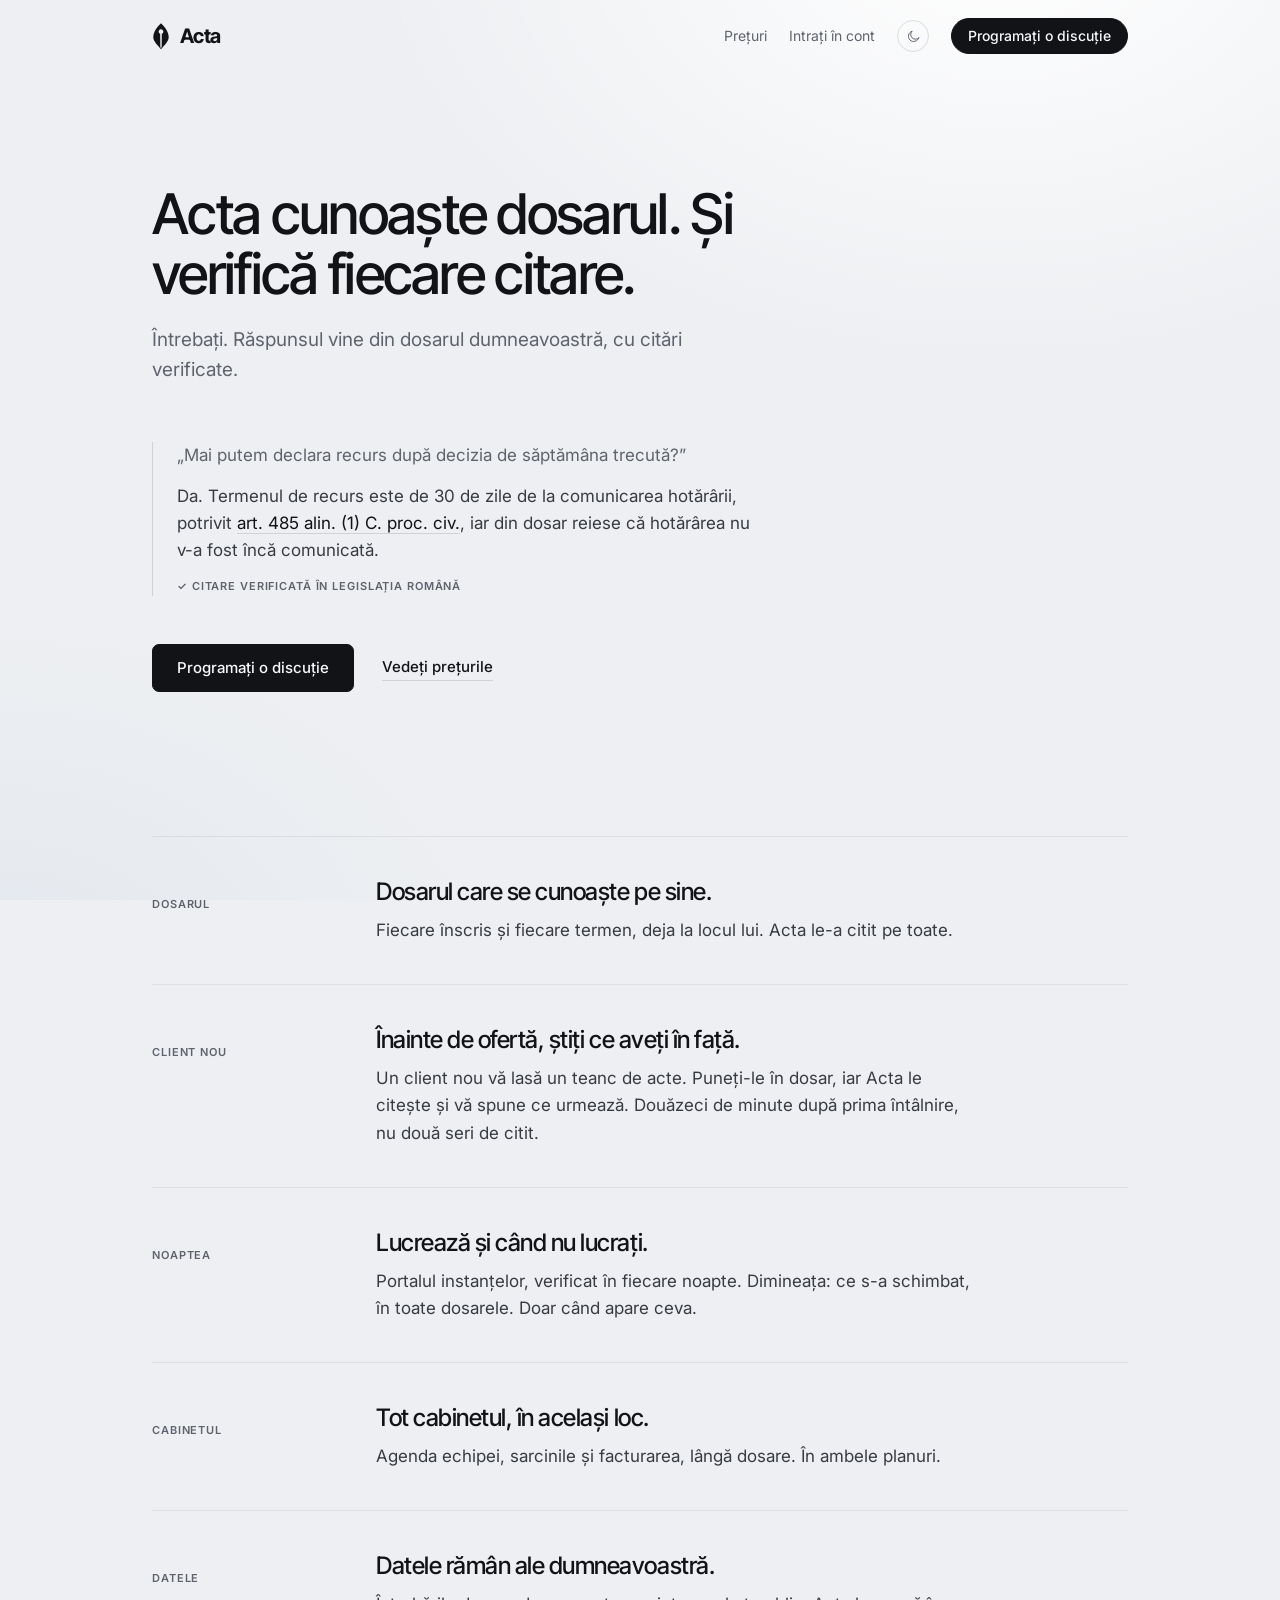
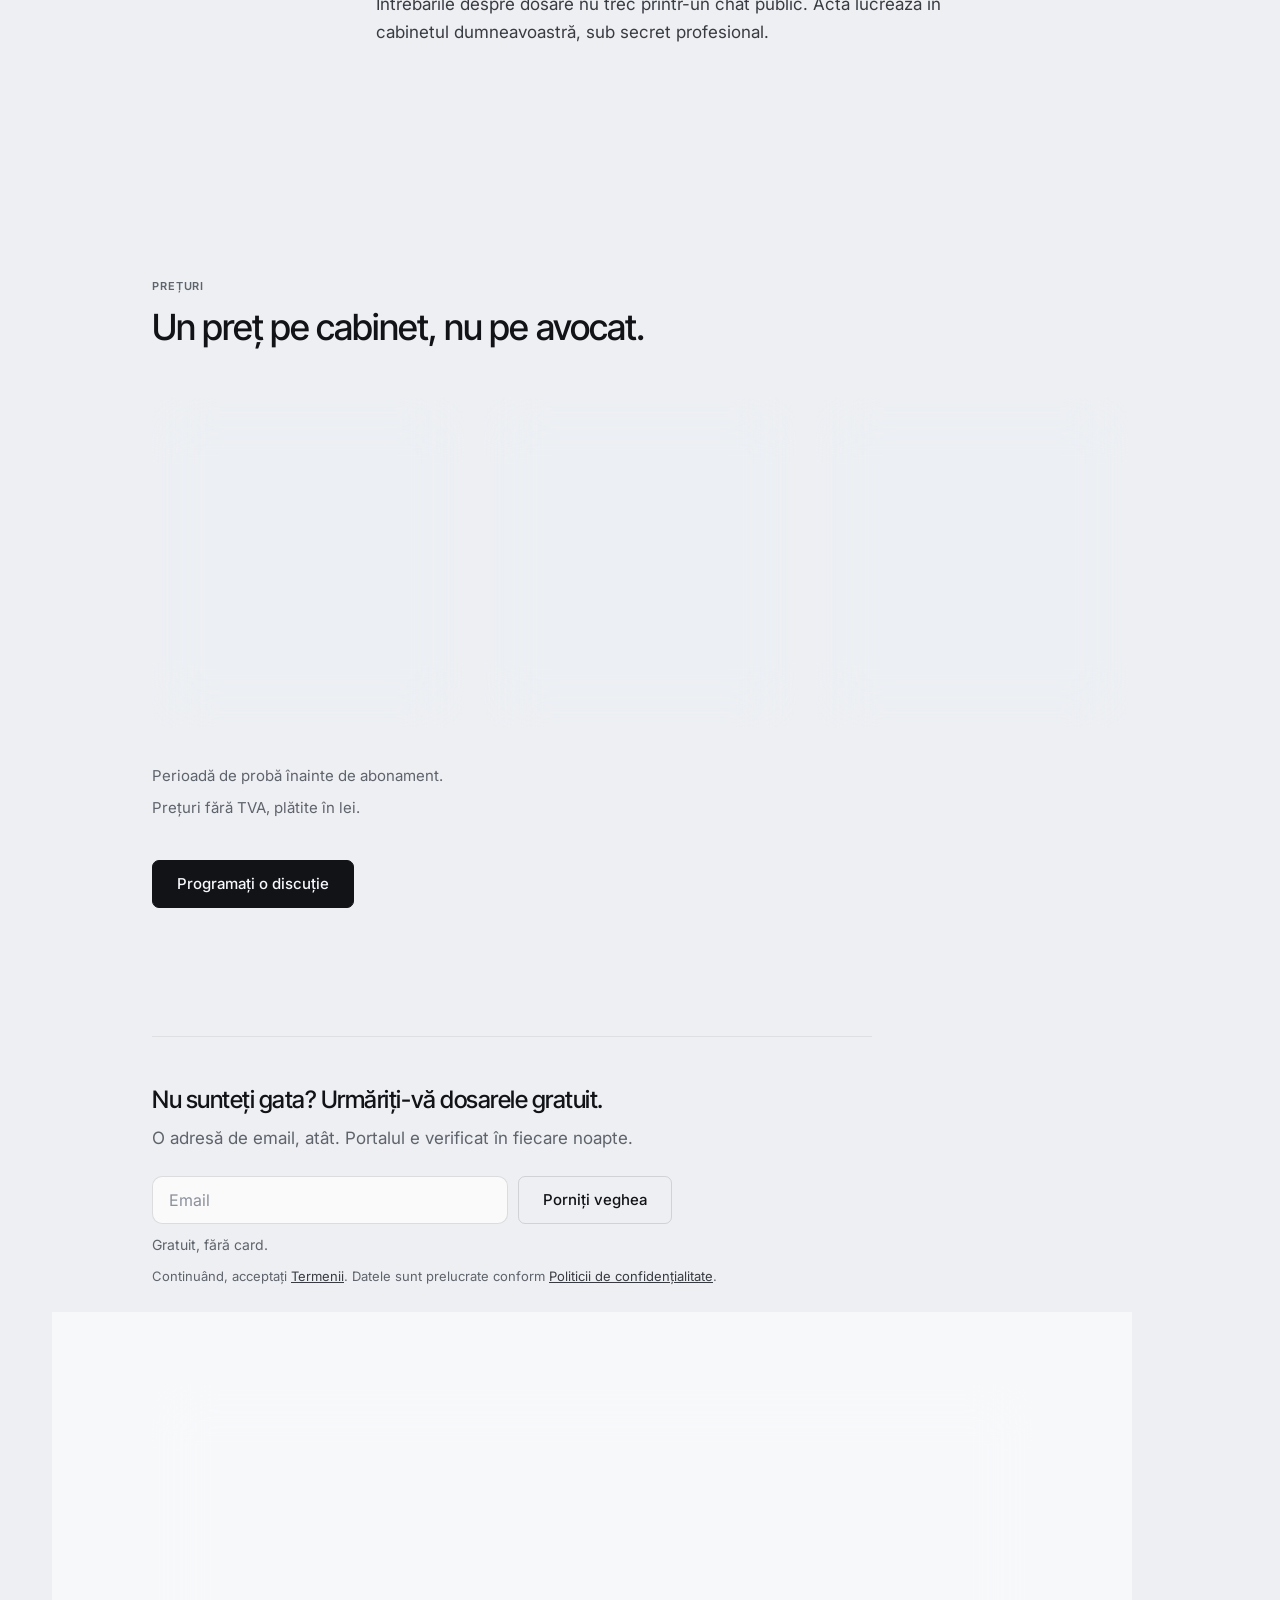
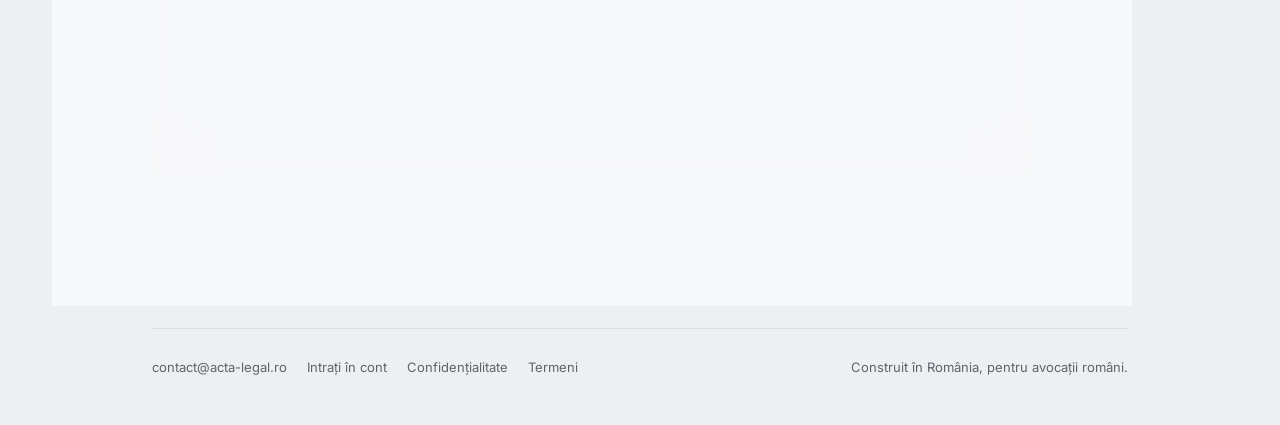
==== commit 5d717f32: "Landing: Start plan first (Start · Pro · Ultra), Pro 3× and Ultra 6× Start's AI Co-Authored-By: Clau" ====
--- a/index.html
+++ b/index.html
@@ -125,25 +125,32 @@
 
       <div class="plans">
         <article class="plan glass reveal" style="--i:2">
+          <h3 class="name">Start</h3>
+          <p class="price"><b>150&nbsp;€</b><span>pe lună</span></p>
+          <ul>
+            <li>Toate funcțiile, oricâți avocați.</li>
+            <li>AI inclus pentru un cabinet la început.</li>
+          </ul>
+        </article>
+        <article class="plan glass reveal" style="--i:3">
           <h3 class="name">Pro</h3>
           <p class="price"><b>300&nbsp;€</b><span>pe lună</span></p>
           <ul>
             <li>Toate funcțiile, oricâți avocați.</li>
-            <li>AI inclus pentru munca obișnuită a cabinetului.</li>
+            <li>De 3 ori mai mult AI inclus decât Start.</li>
           </ul>
         </article>
-        <article class="plan glass reveal" style="--i:3">
+        <article class="plan glass reveal" style="--i:4">
           <h3 class="name">Ultra</h3>
           <p class="price"><b>600&nbsp;€</b><span>pe lună</span></p>
           <ul>
             <li>Toate funcțiile, oricâți avocați.</li>
-            <li>De două ori mai mult AI inclus. Consumul peste pachet costă mai puțin.</li>
+            <li>De 6 ori mai mult AI inclus decât Start. Consumul peste pachet costă mai puțin.</li>
           </ul>
         </article>
       </div>
 
       <ul class="notes reveal">
-        <li>De la 6 avocați, Ultra iese mai ieftin.</li>
         <li>Perioadă de probă înainte de abonament.</li>
         <li>Prețuri fără TVA, plătite în lei.</li>
       </ul>
--- a/css/site.css
+++ b/css/site.css
@@ -264,11 +264,10 @@
 .plans {
   margin-top: 48px;
   display: grid;
-  grid-template-columns: repeat(2, minmax(0, 1fr));
+  grid-template-columns: repeat(3, minmax(0, 1fr));
   gap: 20px;
-  max-width: 880px;
-}
-@media (max-width: 720px) { .plans { grid-template-columns: minmax(0, 1fr); } }
+}
+@media (max-width: 900px) { .plans { grid-template-columns: minmax(0, 1fr); max-width: 560px; } }
 .plan { padding: 36px 36px 32px; }
 .plan .name { font-family: var(--display); font-size: 22px; font-weight: 600; color: var(--ink); letter-spacing: -0.01em; }
 .plan .price { margin-top: 20px; display: flex; align-items: baseline; gap: 10px; }
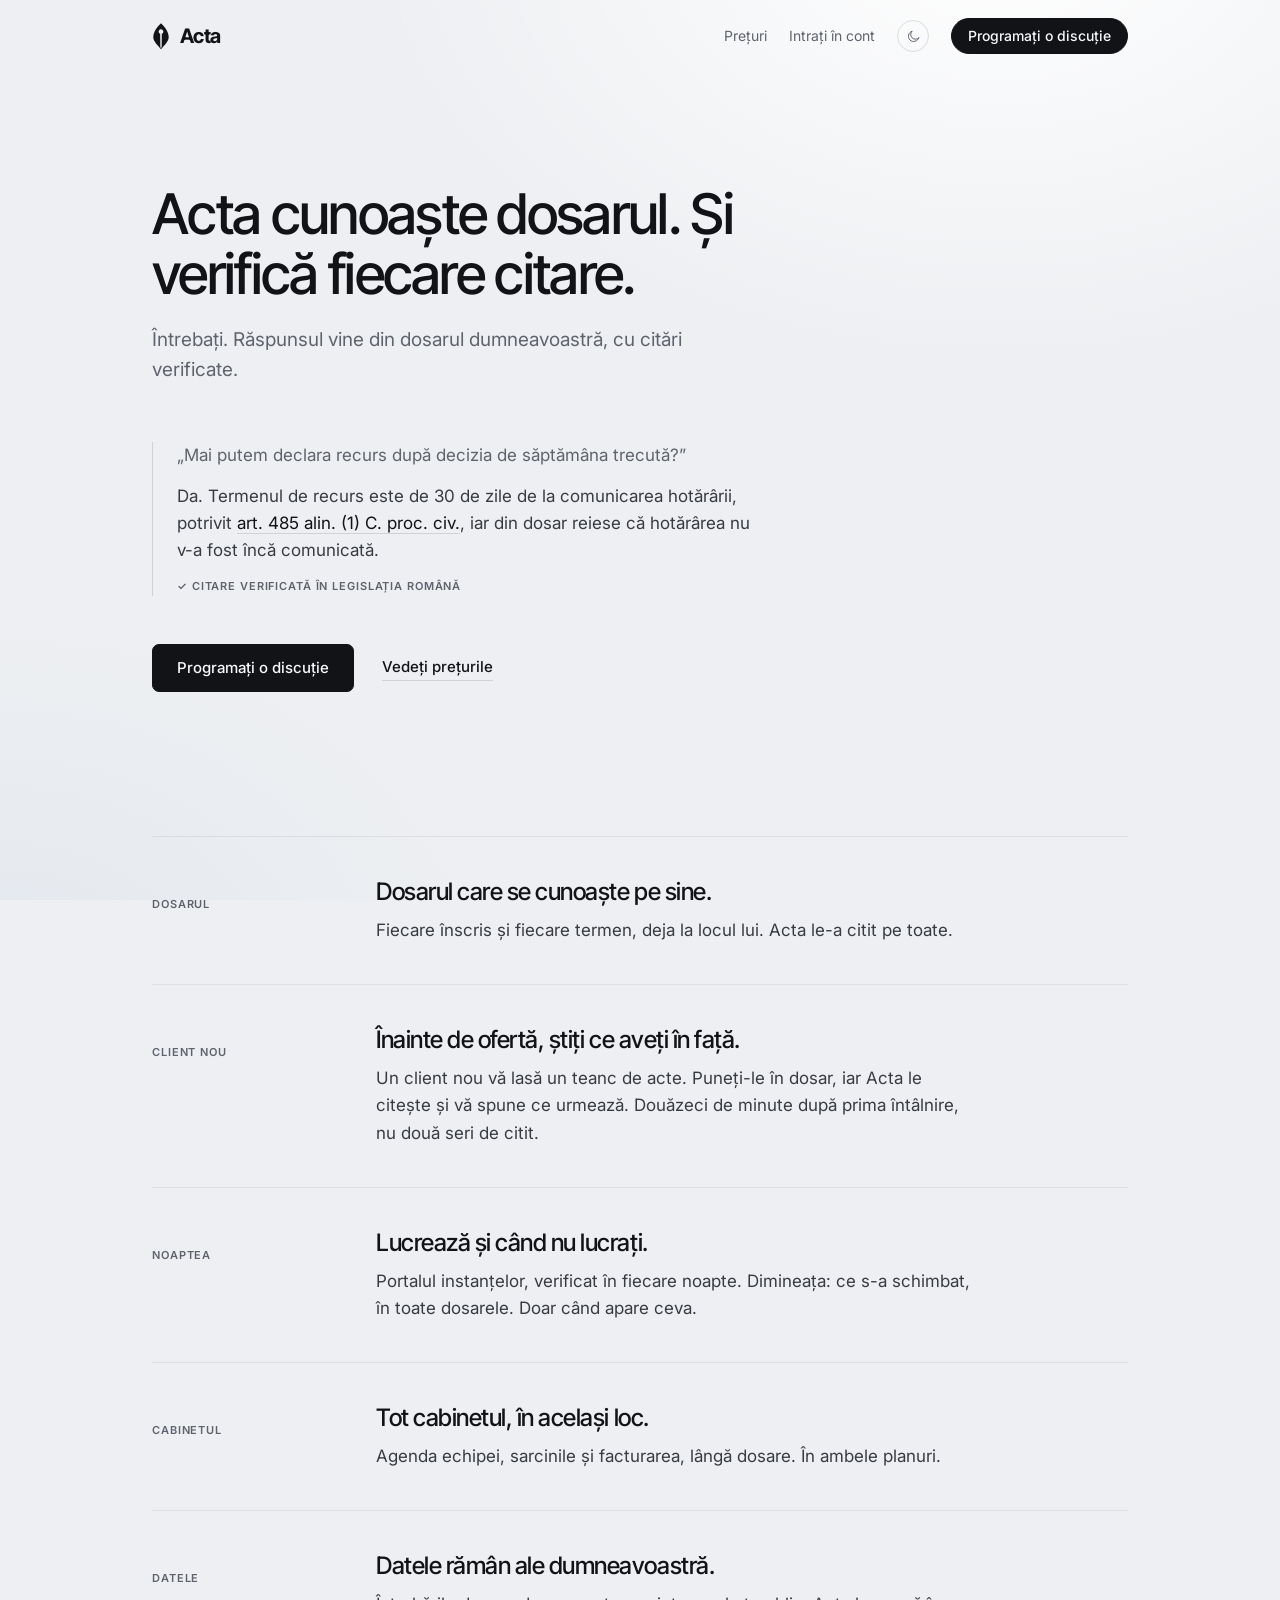
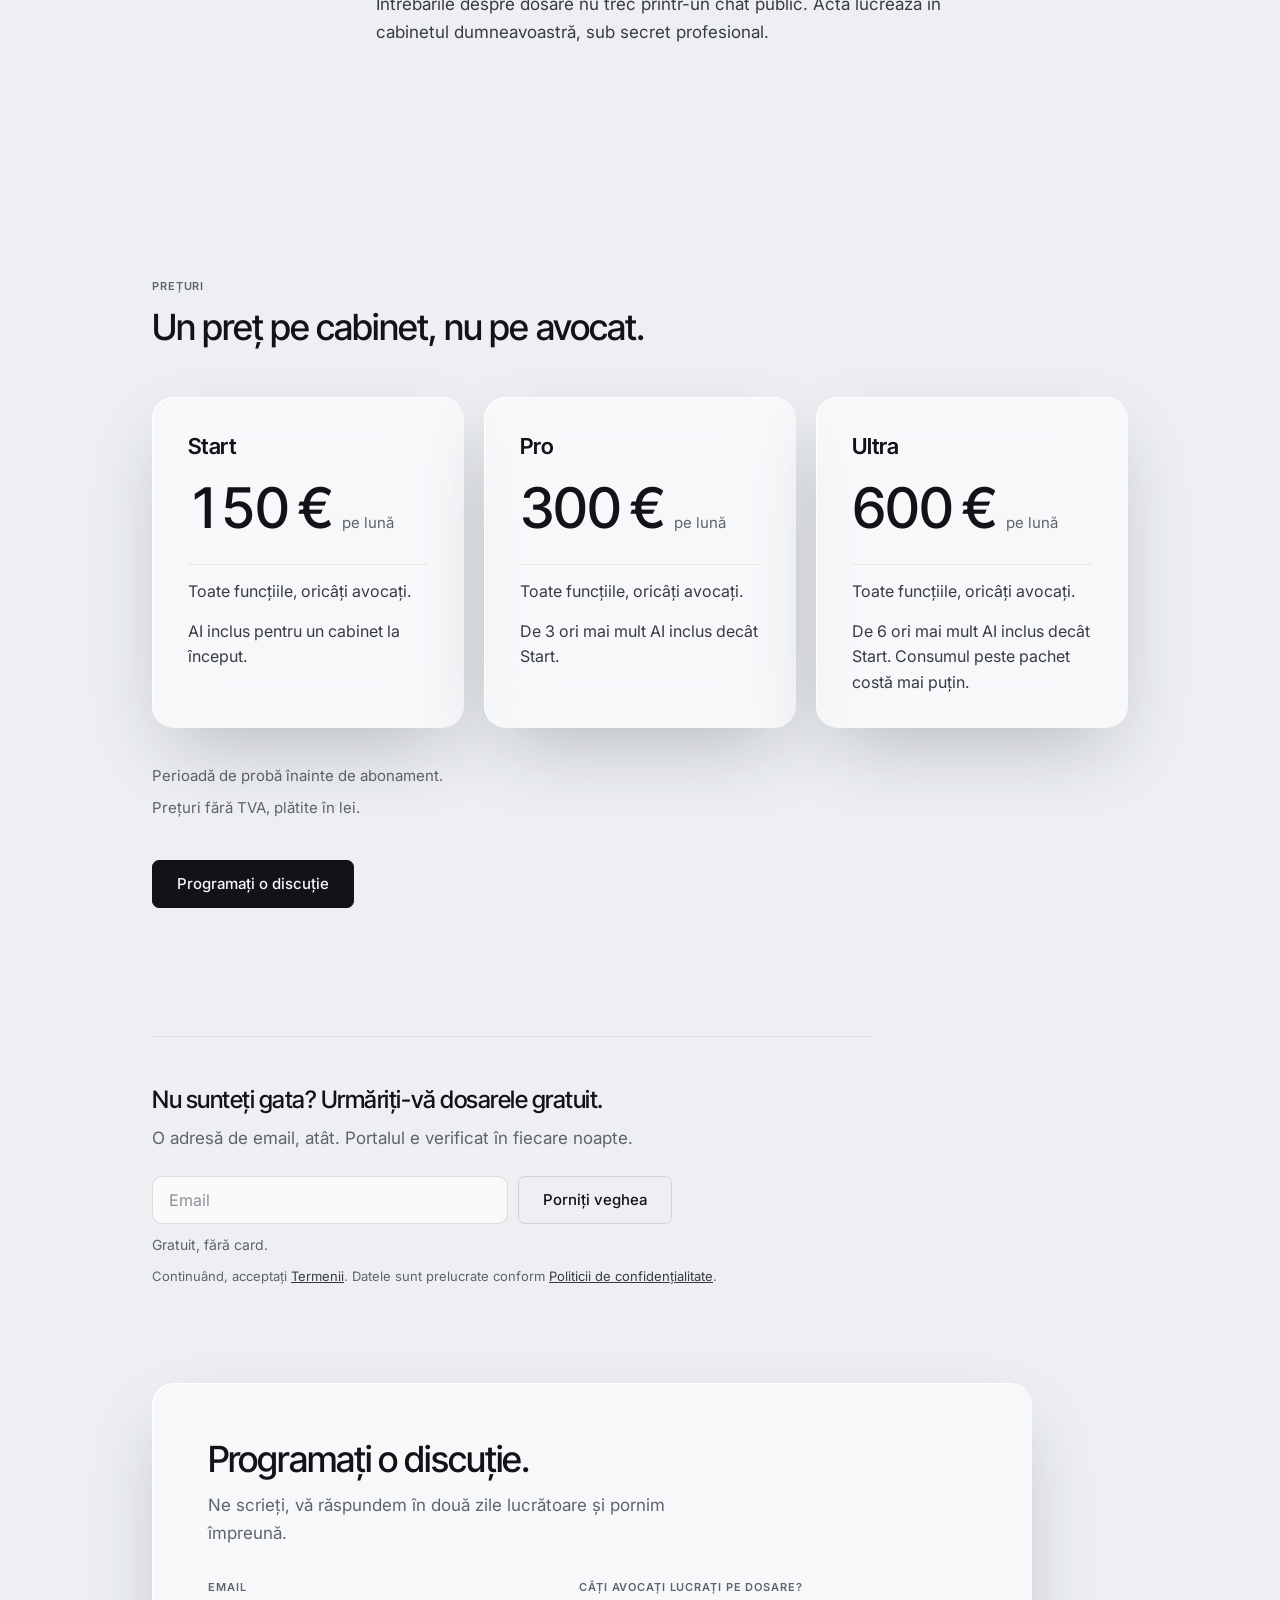
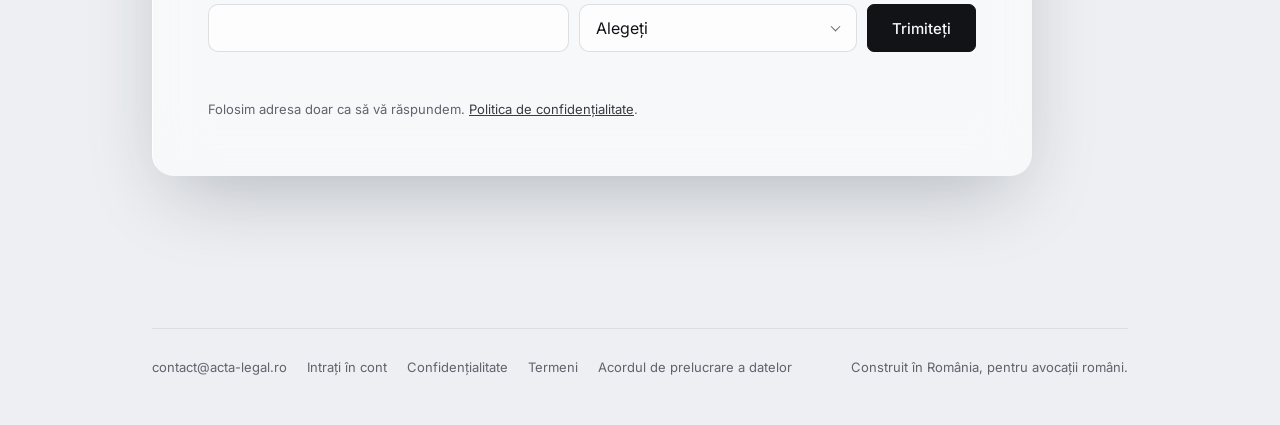
==== commit a5df3273: "Data-processing agreement: publish v1 as a draft at /acord (owner 23.10) From the 20.10 mockup. Open" ====
--- a/index.html
+++ b/index.html
@@ -215,6 +215,7 @@
     <a href="https://app.acta-legal.ro">Intrați în cont</a>
     <a href="/privacy/">Confidențialitate</a>
     <a href="/terms/">Termeni</a>
+    <a href="/acord/">Acordul de prelucrare a datelor</a>
     <span class="sign">Construit în România, pentru avocații români.</span>
   </div></div>
 </footer>
--- a/css/site.css
+++ b/css/site.css
@@ -361,7 +361,7 @@
 @media (max-width: 600px) { .site-foot .sign { margin-left: 0; flex-basis: 100%; } }
 .site-foot a:hover { color: var(--ink); }
 
-/* ---------- document pages (privacy, terms, studiu) ---------- */
+/* ---------- document pages (privacy, terms) ---------- */
 .doc { padding: 88px 0 96px; }
 .doc .label { margin-bottom: 16px; }
 .doc h1 { font-size: clamp(32px, 4.4vw, 44px); margin-bottom: 28px; }
